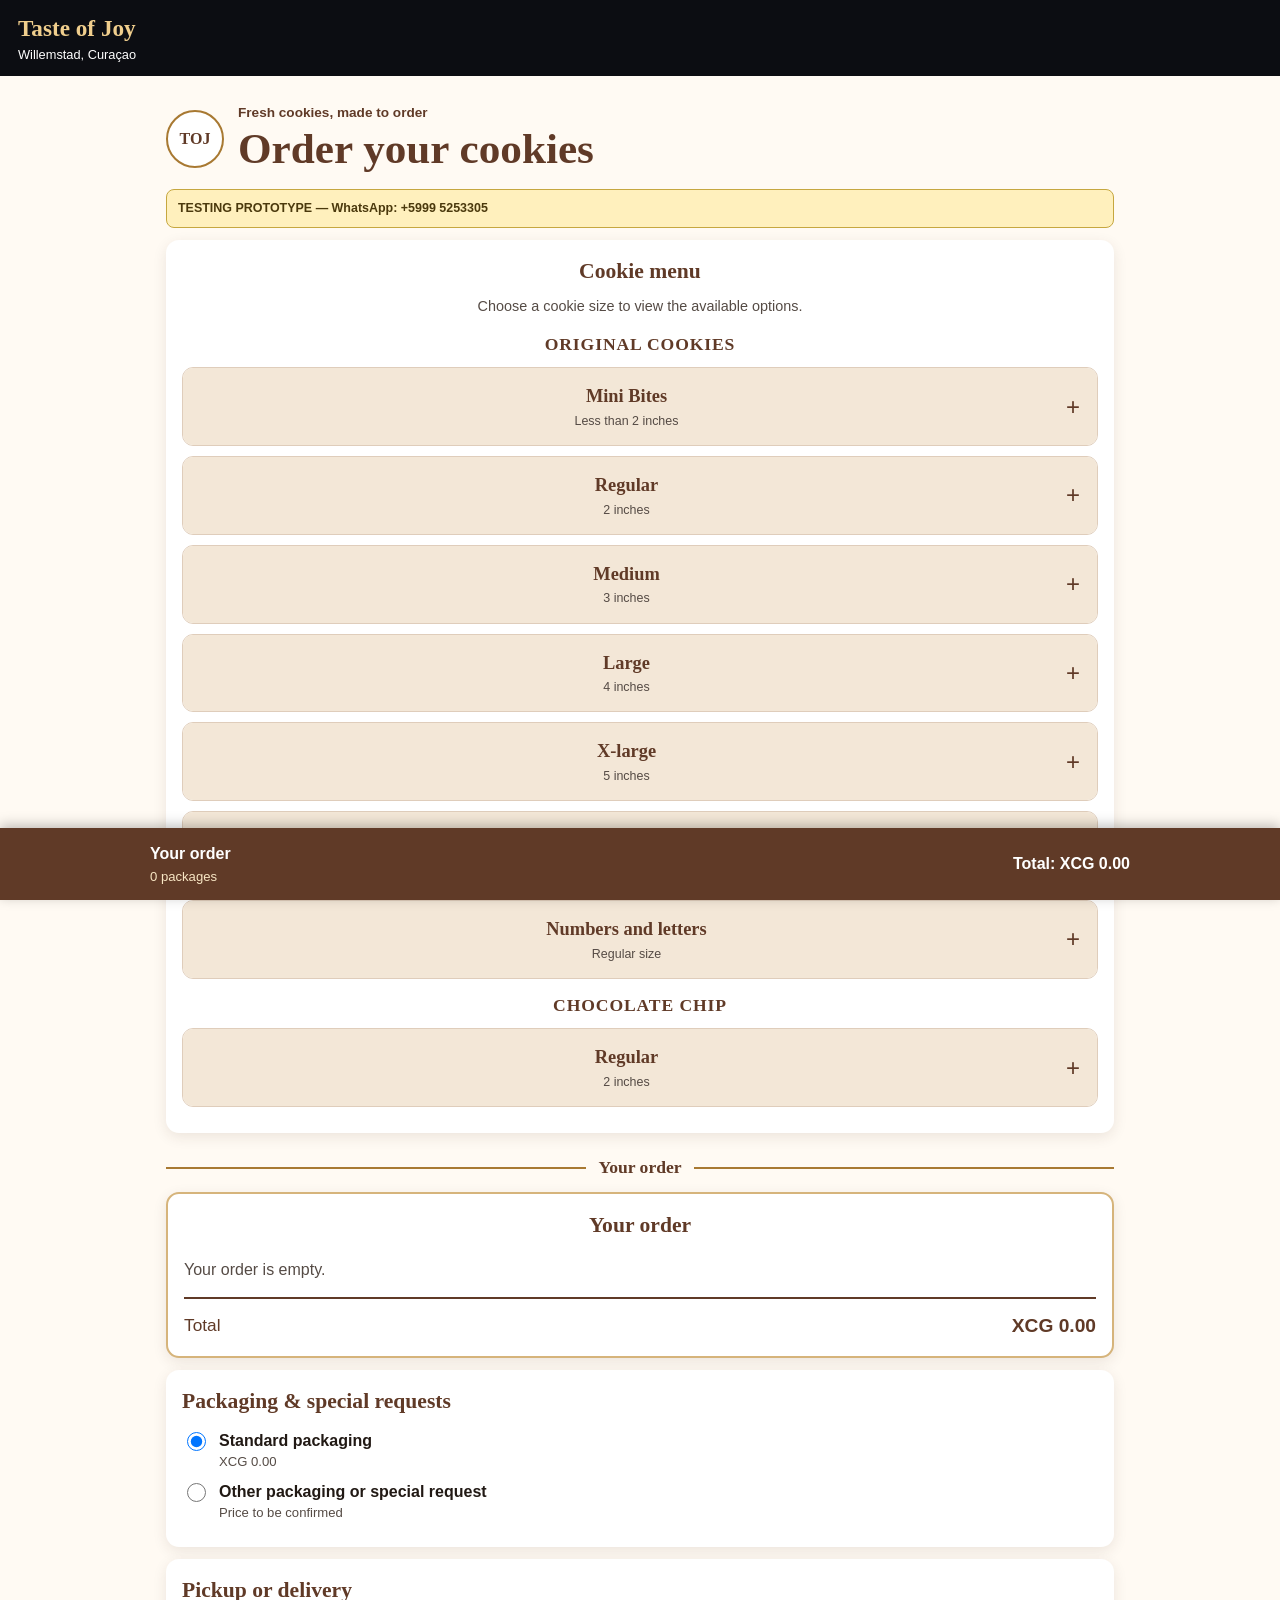
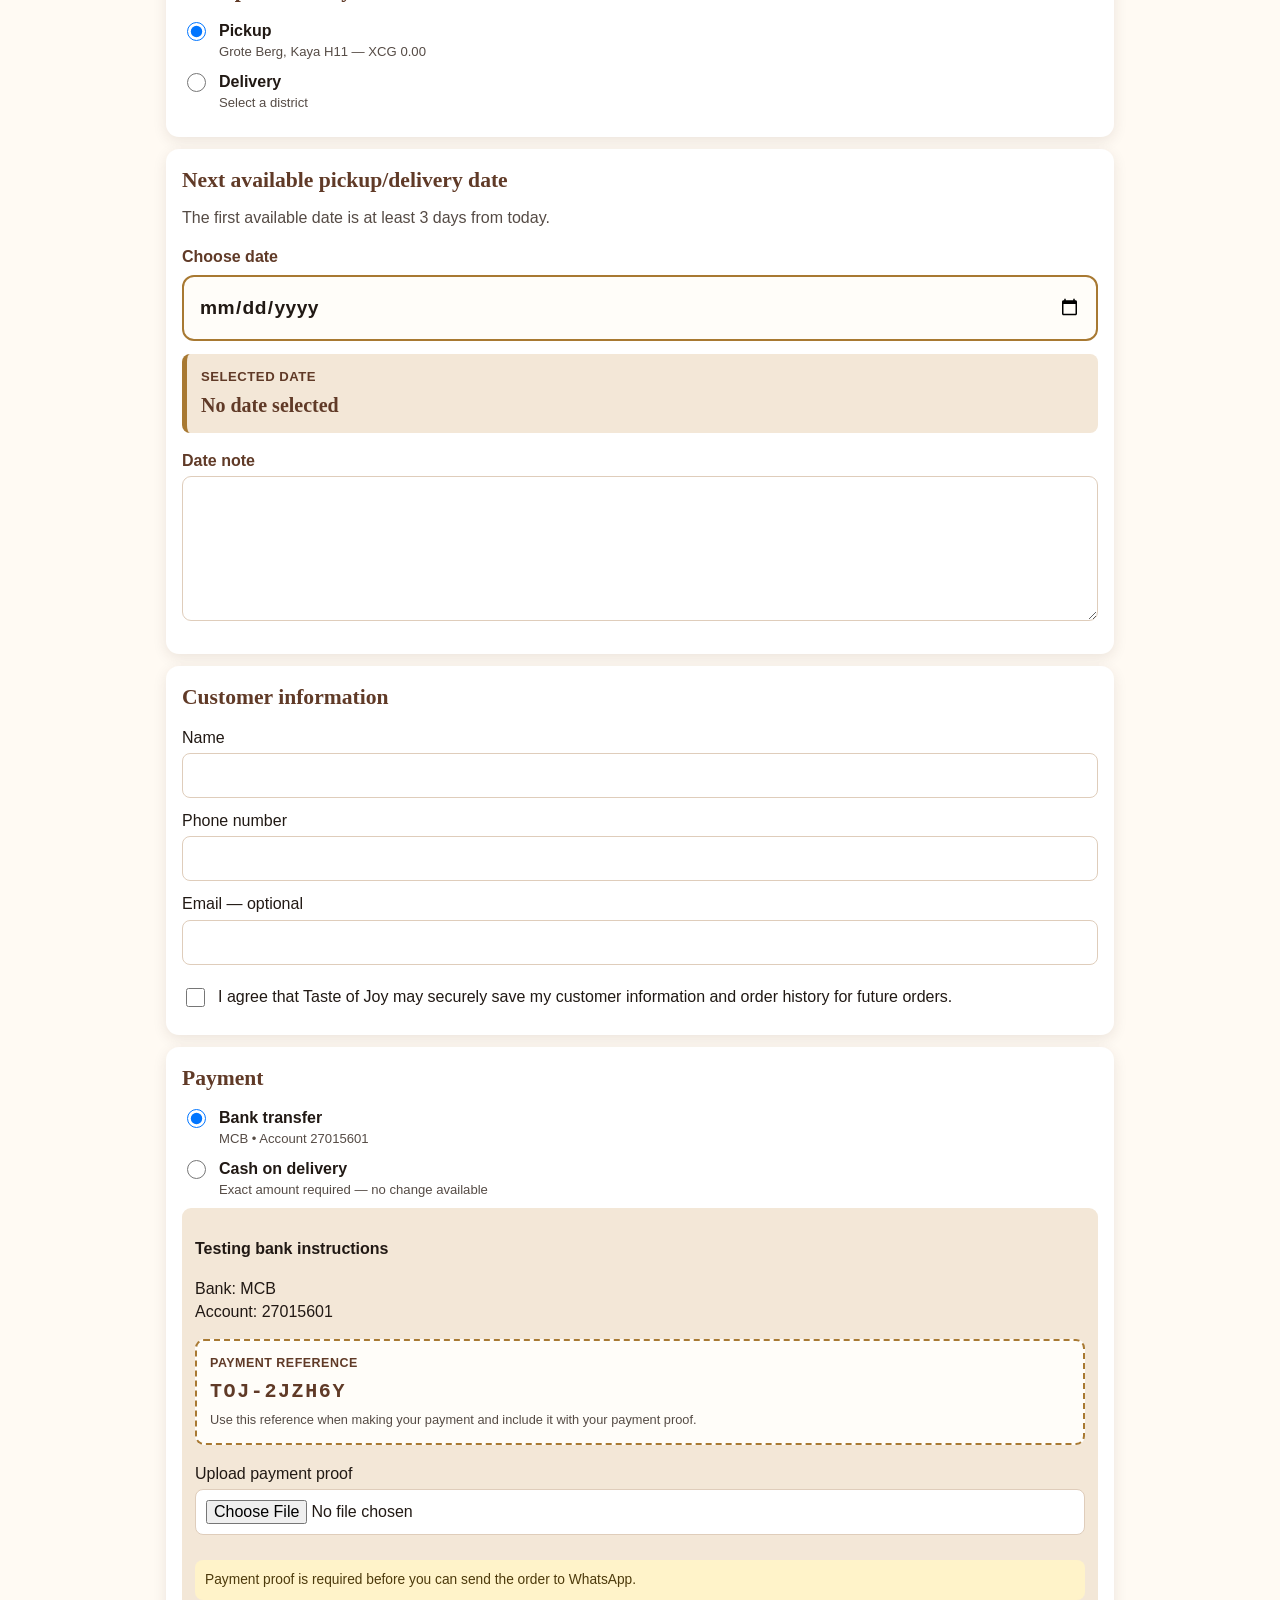
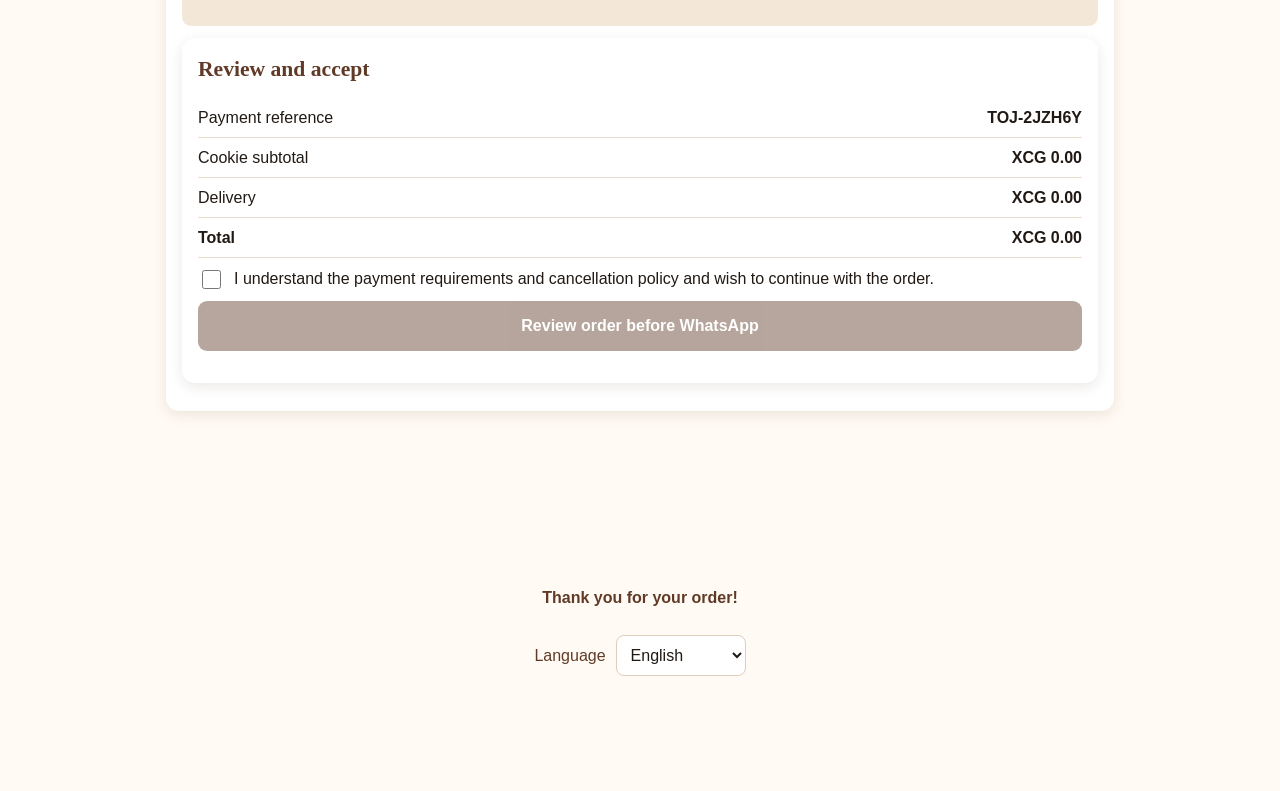
==== index.html @ 4cb54826 "Add files via upload" ====
<!DOCTYPE html>
<html lang="en">
<head>
  <meta charset="UTF-8">
  <meta
    name="viewport"
    content="width=device-width, initial-scale=1.0">

  <title>Taste of Joy | Cookie Orders</title>

  <link rel="stylesheet" href="./styles.css">
</head>

<body>
  <header class="topbar">
    <div>
      <div class="brand">
        Taste of Joy
      </div>

      <div class="location">
        Willemstad, Curaçao
      </div>
    </div>
  </header>

  <main class="container">
    <section class="hero">
      <div class="logo-mark">
        TOJ
      </div>

      <div>
        <p
          class="eyebrow"
          data-i18n="madeToOrder">
          Fresh cookies, made to order
        </p>

        <h1 data-i18n="orderCookies">
          Order your cookies
        </h1>
      </div>
    </section>

    <div class="testing-banner">
      TESTING PROTOTYPE — WhatsApp: +5999 5253305
    </div>

    <section class="card menu-card">
      <h2
        class="centered-heading"
        data-i18n="menu">
        Cookie menu
      </h2>

      <p
        class="menu-instruction"
        data-i18n="chooseSize">
        Choose a cookie size to view the available options.
      </p>

      <div id="menu"></div>
    </section>

    <div
      class="section-divider"
      aria-hidden="true">

      <span></span>

      <b data-i18n="yourOrder">
        Your order
      </b>

      <span></span>
    </div>

    <section
      id="orderSection"
      class="card order-card">

      <h2
        class="centered-heading"
        data-i18n="yourOrder">
        Your order
      </h2>

      <div id="cart">
        <p
          class="muted"
          data-i18n="emptyCart">
          Your order is empty.
        </p>
      </div>

      <div class="page-order-total">
        <span data-i18n="total">
          Total
        </span>

        <strong id="pageOrderTotal">
          XCG 0.00
        </strong>
      </div>
    </section>

    <section class="card">
      <h2 data-i18n="packaging">
        Packaging & special requests
      </h2>

      <label class="choice">
        <input
          type="radio"
          name="packaging"
          value="standard"
          checked>

        <span>
          <b data-i18n="standardPackaging">
            Standard packaging
          </b>

          <small>
            XCG 0.00
          </small>
        </span>
      </label>

      <label class="choice">
        <input
          type="radio"
          name="packaging"
          value="other">

        <span>
          <b data-i18n="otherRequest">
            Other packaging or special request
          </b>

          <small data-i18n="reviewLater">
            Price to be confirmed
          </small>
        </span>
      </label>

      <textarea
        id="specialRequest"
        class="hidden"
        data-placeholder="specialPlaceholder"
        placeholder="Describe your packaging or special request">
      </textarea>
    </section>

    <section class="card">
      <h2 data-i18n="fulfillment">
        Pickup or delivery
      </h2>

      <label class="choice">
        <input
          type="radio"
          name="fulfillment"
          value="pickup"
          checked>

        <span>
          <b data-i18n="pickup">
            Pickup
          </b>

          <small>
            Grote Berg, Kaya H11 — XCG 0.00
          </small>
        </span>
      </label>

      <label class="choice">
        <input
          type="radio"
          name="fulfillment"
          value="delivery">

        <span>
          <b data-i18n="delivery">
            Delivery
          </b>

          <small data-i18n="selectDistrict">
            Select a district
          </small>
        </span>
      </label>

      <div
        id="deliveryFields"
        class="hidden">

        <label
          for="district"
          data-i18n="district">
          Delivery district
        </label>

        <select id="district">
          <option value="">
            Select district
          </option>

          <option value="1">
            District 1 — XCG 7.50
          </option>

          <option value="2">
            District 2 — XCG 7.50
          </option>

          <option value="3">
            District 3 — XCG 15.00
          </option>
        </select>

        <label
          for="address"
          data-i18n="address">
          Delivery address
        </label>

        <input
          id="address"
          type="text">

        <label
          for="instructions"
          data-i18n="instructions">
          Delivery instructions
        </label>

        <textarea id="instructions"></textarea>
      </div>
    </section>

    <section class="card">
      <h2 data-i18n="nextDate">
        Next available pickup/delivery date
      </h2>

      <p
        class="date-helper"
        data-i18n="dateExplanation">
        The first available date is at least 3 days from today.
      </p>

      <label
        for="orderDate"
        class="date-label"
        data-i18n="chooseDate">
        Choose date
      </label>

      <input
        id="orderDate"
        class="large-date"
        type="date"
        aria-describedby="selectedDateWords">

      <div class="selected-date-box">
        <span data-i18n="selectedDate">
          Selected date
        </span>

        <strong id="selectedDateWords">
          No date selected
        </strong>
      </div>

      <label
        for="dateNote"
        class="date-note-label"
        data-i18n="dateNote">
        Date note
      </label>

      <textarea
        id="dateNote"
        class="date-note"
        data-placeholder="dateNotePlaceholder"
        placeholder="Add a note about the requested date, if needed">
      </textarea>
    </section>

    <section class="card">
      <h2 data-i18n="customerInfo">
        Customer information
      </h2>

      <label
        for="customerName"
        data-i18n="name">
        Name
      </label>

      <input
        id="customerName"
        type="text"
        required>

      <label
        for="phone"
        data-i18n="phone">
        Phone number
      </label>

      <input
        id="phone"
        type="tel"
        required>

      <label
        for="email"
        data-i18n="email">
        Email — optional
      </label>

      <input
        id="email"
        type="email">

      <label class="checkbox">
        <input
          id="saveProfile"
          type="checkbox">

        <span data-i18n="saveProfile">
          I agree that Taste of Joy may securely save my customer information and order history for future orders.
        </span>
      </label>
    </section>

    <section class="card">
      <h2 data-i18n="payment">
        Payment
      </h2>

      <label class="choice">
        <input
          type="radio"
          name="payment"
          value="bank"
          checked>

        <span>
          <b data-i18n="bankTransfer">
            Bank transfer
          </b>

          <small>
            MCB • Account 27015601
          </small>
        </span>
      </label>

      <label class="choice">
        <input
          type="radio"
          name="payment"
          value="cash">

        <span>
          <b data-i18n="cashDelivery">
            Cash on delivery
          </b>

          <small data-i18n="exactCash">
            Exact amount required — no change available
          </small>
        </span>
      </label>

      <div id="bankFields">
  <div class="payment-box">
    <p>
      <b>
        Testing bank instructions
      </b>
    </p>

    <p>
      Bank: MCB<br>
      Account: 27015601
    </p>

    <div class="payment-reference-box">
      <span>
        Payment reference
      </span>

      <strong id="paymentReference">
        Generating...
      </strong>

      <small>
        Use this reference when making your payment and include it with your payment proof.
      </small>
    </div>

    <label for="proof">
      Upload payment proof
    </label>

    <input
      id="proof"
      type="file"
      accept=".jpg,.jpeg,.png,.pdf">

    <p
      id="proofRequirementMessage"
      class="notice">
      Payment proof is required before you can send the order to WhatsApp.
    </p>
  </div>
</div>

<div
  id="cashNotice"
  class="notice hidden">
  Please have the exact amount ready. Taste of Joy does not carry change.
</div>

    <section class="card">
      <h2 data-i18n="review">
        Review and accept
      </h2>

      <div id="finalSummary"></div>

      <label class="checkbox required">
        <input
          id="acceptPolicy"
          type="checkbox">

        <span data-i18n="acceptPolicy">
          I understand the payment requirements and cancellation policy and wish to continue with the order.
        </span>
      </label>

      <button
        id="submitOrder"
        class="primary"
        type="button"
        disabled
        data-i18n="sendOrder">
        Review order before WhatsApp
      </button>

      <p id="formMessage"></p>
    </section>
  </main>

  <section
    id="stickyCart"
    class="sticky-cart"
    aria-label="Your order">

    <div class="sticky-cart-summary">
      <div>
        <strong data-i18n="yourOrder">
          Your order
        </strong>

        <span id="stickyItems">
          0 packages
        </span>
      </div>

      <strong id="stickyTotal">
        Total: XCG 0.00
      </strong>
    </div>
  </section>

  <div
    id="confirmationBackdrop"
    class="confirmation-backdrop hidden">
  </div>

  <section
    id="confirmationModal"
    class="confirmation-modal hidden"
    role="dialog"
    aria-modal="true"
    aria-labelledby="confirmationTitle">

    <div class="confirmation-header">
      <h2
        id="confirmationTitle"
        data-i18n="confirmTitle">
        Confirm your order
      </h2>

      <button
        id="confirmationClose"
        class="modal-close"
        type="button"
        aria-label="Close confirmation">
        ×
      </button>
    </div>

    <div id="confirmationSummary"></div>

    <p
      class="confirmation-note"
      data-i18n="confirmNote">
      Please review your order before continuing to WhatsApp.
    </p>

    <div class="confirmation-actions">
      <button
        id="editOrder"
        class="secondary-button"
        type="button"
        data-i18n="editOrder">
        Go back and edit
      </button>

      <button
        id="confirmOrder"
        class="primary"
        type="button"
        data-i18n="confirmAndWhatsApp">
        Confirm and continue to WhatsApp
      </button>
    </div>
  </section>

  <footer>
    <p>
      <b data-i18n="thankYou">
        Thank you for your order!
      </b>
    </p>

    <label class="language-bottom">
      <span data-i18n="language">
        Language
      </span>

      <select
        id="language"
        aria-label="Language">
        <option value="en">
          English
        </option>

        <option value="pap">
          Papiamentu
        </option>

        <option value="nl">
          Nederlands
        </option>

        <option value="es">
          Español
        </option>
      </select>
    </label>
  </footer>

  <script src="./app.js"></script>
</body>
</html>
---- styles.css ----
:root {
  --brown: #603a27;
  --gold: #a87932;
  --cream: #fffaf3;
  --light: #f3e7d7;
  --ink: #211914;
  --muted: #554b45;
  --white: #ffffff;
  --danger: #9b2226;
  --border: #dfcdbb;
  --shadow: 0 4px 14px rgba(70, 42, 25, .10);
}

* {
  box-sizing: border-box;
}

html {
  font-size: 16px;
  scroll-behavior: smooth;
}

body {
  margin: 0;
  background: var(--cream);
  color: var(--ink);
  font-family: Arial, Helvetica, sans-serif;
  line-height: 1.45;
}

button,
input,
select,
textarea {
  font: inherit;
}

button {
  cursor: pointer;
}

.topbar {
  background: #0c0d12;
  color: #fff;
  padding: 12px 18px;
}

.brand {
  color: #f0ce8d;
  font-family: Georgia, serif;
  font-size: 1.45rem;
  font-weight: bold;
}

.location {
  color: #fff;
  font-size: .8rem;
}

.container {
  max-width: 980px;
  margin: auto;
  padding: 12px 16px 125px;
}

.hero {
  display: flex;
  align-items: center;
  gap: 14px;
  padding: 15px 0;
}

.logo-mark {
  width: 58px;
  height: 58px;
  flex: 0 0 58px;
  border: 2px solid var(--gold);
  border-radius: 50%;
  display: grid;
  place-items: center;
  color: var(--brown);
  font-family: Georgia, serif;
  font-weight: bold;
  background: #fff;
}

.eyebrow {
  color: var(--brown);
  font-weight: bold;
  margin: 0;
  font-size: .85rem;
}

h1,
h2,
h3 {
  font-family: Georgia, serif;
  color: var(--brown);
}

h1 {
  margin: 2px 0;
  font-size: clamp(1.8rem, 6vw, 2.7rem);
  line-height: 1.1;
}

h2 {
  margin: 0 0 12px;
  font-size: 1.35rem;
}

h3 {
  margin: 14px 0 8px;
  font-size: 1.1rem;
}

.centered-heading {
  text-align: center;
}

.category-title {
  text-align: center;
  text-transform: uppercase;
  letter-spacing: .05em;
}

.menu-instruction {
  color: var(--muted);
  text-align: center;
  margin: -3px 0 15px;
  font-size: .9rem;
}

.card {
  background: var(--white);
  border-radius: 13px;
  padding: 16px;
  margin: 12px 0;
  box-shadow: var(--shadow);
}

.testing-banner {
  background: #fff0bd;
  border: 1px solid #c6a740;
  color: #4b390d;
  padding: 9px 11px;
  border-radius: 8px;
  font-size: .78rem;
  font-weight: bold;
}

.section-divider {
  display: flex;
  align-items: center;
  gap: 12px;
  color: var(--brown);
  margin: 22px 0 12px;
  text-align: center;
}

.section-divider span {
  flex: 1;
  height: 2px;
  background: var(--gold);
}

.section-divider b {
  font-family: Georgia, serif;
  font-size: 1.1rem;
  white-space: nowrap;
}

.order-card {
  border: 2px solid #d6b47b;
  scroll-margin-top: 15px;
}

.page-order-total {
  display: flex;
  justify-content: space-between;
  align-items: center;
  border-top: 2px solid var(--brown);
  margin-top: 12px;
  padding-top: 13px;
  color: var(--brown);
  font-size: 1.08rem;
}

.page-order-total strong {
  font-size: 1.2rem;
}

select,
input[type="text"],
input[type="tel"],
input[type="email"],
input[type="file"],
textarea {
  width: 100%;
  border: 1px solid var(--border);
  border-radius: 8px;
  padding: 10px;
  margin: 4px 0 11px;
  background: #fff;
  color: var(--ink);
}

textarea {
  min-height: 85px;
  resize: vertical;
}

select:focus,
input:focus,
textarea:focus,
button:focus {
  outline: 3px solid #e2bb63;
  outline-offset: 2px;
}

.date-helper {
  color: var(--muted);
  margin-top: -3px;
}

.date-label {
  display: block;
  color: var(--brown);
  font-weight: bold;
  margin-top: 16px;
}

.large-date {
  display: block;
  width: 100%;
  min-height: 66px;
  padding: 15px;
  margin-top: 7px;
  border: 2px solid var(--gold);
  border-radius: 12px;
  background: #fffdf9;
  color: var(--ink);
  font-size: 1.2rem;
  font-weight: bold;
  letter-spacing: .02em;
}

.selected-date-box {
  display: flex;
  flex-direction: column;
  gap: 5px;
  margin: 13px 0 16px;
  padding: 13px 14px;
  border-left: 5px solid var(--gold);
  border-radius: 8px;
  background: var(--light);
  color: var(--brown);
}

.selected-date-box span {
  font-size: .82rem;
  font-weight: bold;
  text-transform: uppercase;
  letter-spacing: .04em;
}

.selected-date-box strong {
  font-family: Georgia, serif;
  font-size: 1.25rem;
}

.date-note-label {
  display: block;
  margin-top: 12px;
  color: var(--brown);
  font-weight: bold;
}

.date-note {
  width: 100%;
  min-height: 145px;
  padding: 13px;
  border: 1px solid var(--border);
  border-radius: 9px;
  background: #fff;
  color: var(--ink);
  font-size: 1rem;
  line-height: 1.5;
  resize: vertical;
}

.cookie-group {
  border: 1px solid var(--border);
  border-radius: 11px;
  margin: 10px 0;
  overflow: hidden;
  background: #fffdf9;
}

.cookie-group summary {
  position: relative;
  list-style: none;
  cursor: pointer;
  text-align: center;
  padding: 15px 42px 15px 15px;
  background: var(--light);
  color: var(--brown);
  font-family: Georgia, serif;
  font-size: 1.15rem;
  font-weight: bold;
}

.cookie-group summary::-webkit-details-marker {
  display: none;
}

.cookie-group summary::after {
  content: "+";
  position: absolute;
  right: 17px;
  top: 50%;
  transform: translateY(-50%);
  font-family: Arial, sans-serif;
  font-size: 1.5rem;
  font-weight: normal;
}

.cookie-group[open] summary::after {
  content: "−";
}

.cookie-group summary small {
  display: block;
  color: var(--muted);
  font-family: Arial, Helvetica, sans-serif;
  font-size: .78rem;
  font-weight: normal;
  margin-top: 2px;
}

.cookie-table-wrap {
  overflow-x: auto;
  padding: 0 8px 8px;
}

.cookie-table {
  width: 100%;
  min-width: 650px;
  border-collapse: collapse;
  font-size: .9rem;
}

.cookie-table caption {
  text-align: left;
  font-family: Georgia, serif;
  font-size: 1.05rem;
  color: var(--brown);
  font-weight: bold;
  padding: 10px 0 7px;
}

.cookie-table th,
.cookie-table td {
  text-align: left;
  padding: 9px 7px;
  border-bottom: 1px solid #eadccd;
  vertical-align: middle;
}

.cookie-table th {
  background: #f8efe5;
  color: var(--brown);
}

.cookie-table td:last-child,
.cookie-table th:last-child {
  text-align: right;
}

.cookie-table button {
  background: var(--brown);
  color: #fff;
  border: 0;
  border-radius: 7px;
  padding: 7px 10px;
  min-height: 34px;
  font-size: .82rem;
}

.choice,
.checkbox {
  display: flex;
  align-items: flex-start;
  gap: 10px;
  margin: 9px 0;
}

.choice input,
.checkbox input {
  width: 19px;
  height: 19px;
  flex: 0 0 19px;
  margin-top: 3px;
}

.choice span {
  display: flex;
  flex-direction: column;
}

.choice small {
  color: var(--muted);
  font-size: .82rem;
}

.order-line {
  display: flex;
  justify-content: space-between;
  align-items: flex-start;
  gap: 12px;
  border-bottom: 1px solid #e5d9cc;
  padding: 10px 0;
}

.order-line small {
  display: block;
  color: var(--muted);
  margin-top: 3px;
}

.quantity-controls {
  display: inline-flex;
  align-items: center;
  gap: 8px;
  margin-top: 8px;
}

.quantity-controls button {
  width: 30px;
  height: 30px;
  border: 1px solid var(--brown);
  border-radius: 6px;
  color: var(--brown);
  background: #fff;
  font-size: 1.1rem;
  line-height: 1;
}

.quantity-number {
  min-width: 22px;
  text-align: center;
  font-weight: bold;
}

.remove {
  display: block;
  color: var(--danger);
  background: transparent;
  border: 0;
  padding: 3px 0;
  min-height: 36px;
  font-size: .78rem;
}

.payment-box {
  background: var(--light);
  border-radius: 9px;
  padding: 13px;
  margin-top: 9px;
}

.payment-reference-box {
  display: flex;
  flex-direction: column;
  gap: 5px;
  margin: 13px 0 17px;
  padding: 13px;
  border: 2px dashed var(--gold);
  border-radius: 9px;
  background: #fffdf9;
}

.payment-reference-box span {
  color: var(--brown);
  font-size: .78rem;
  font-weight: bold;
  letter-spacing: .04em;
  text-transform: uppercase;
}

.payment-reference-box strong {
  color: var(--brown);
  font-family: monospace;
  font-size: 1.25rem;
  letter-spacing: .08em;
  overflow-wrap: anywhere;
}

.payment-reference-box small {
  color: var(--muted);
  font-size: .8rem;
}

.summary-row {
  display: flex;
  justify-content: space-between;
  gap: 12px;
  padding: 8px 0;
  border-bottom: 1px solid #eadccd;
}

.primary,
.secondary-button {
  width: 100%;
  border: 0;
  border-radius: 9px;
  padding: 13px;
  font-weight: bold;
}

.primary {
  color: #fff;
  background: var(--brown);
}

.primary:disabled {
  opacity: .45;
  cursor: not-allowed;
}

.secondary-button {
  color: var(--brown);
  background: var(--light);
}

.notice {
  background: #fff3c9;
  color: #4d3a0b;
  padding: 10px;
  border-radius: 8px;
  font-size: .86rem;
}

.muted {
  color: var(--muted);
}

.hidden {
  display: none !important;
}

.sticky-cart {
  position: fixed;
  z-index: 30;
  left: 0;
  right: 0;
  bottom: 0;
  background: var(--brown);
  color: #fff;
  padding: 12px max(12px, calc((100% - 980px) / 2));
  box-shadow: 0 -3px 12px rgba(0, 0, 0, .25);
  transition: transform .2s ease, opacity .2s ease;
}

.sticky-cart.is-hidden {
  transform: translateY(110%);
  opacity: 0;
  pointer-events: none;
}

.sticky-cart-summary {
  display: flex;
  justify-content: space-between;
  align-items: center;
  gap: 14px;
  min-height: 48px;
}

.sticky-cart-summary > div {
  display: flex;
  flex-direction: column;
  gap: 2px;
}

.sticky-cart-summary span {
  color: #f8e6c4;
  font-size: .82rem;
}

.sticky-cart-summary > strong {
  white-space: nowrap;
}

.confirmation-backdrop {
  position: fixed;
  z-index: 50;
  inset: 0;
  background: rgba(22, 14, 10, .55);
}

.confirmation-modal {
  position: fixed;
  z-index: 60;
  left: 50%;
  top: 50%;
  transform: translate(-50%, -50%);
  width: min(92%, 560px);
  max-height: 85vh;
  overflow-y: auto;
  background: #fff;
  border-radius: 16px;
  padding: 18px;
  box-shadow: 0 10px 35px rgba(0, 0, 0, .3);
}

.confirmation-header {
  display: flex;
  justify-content: space-between;
  align-items: center;
  border-bottom: 1px solid #eadccd;
}

.confirmation-header h2 {
  margin-bottom: 10px;
}

.modal-close {
  border: 0;
  background: transparent;
  color: var(--brown);
  font-size: 2rem;
  line-height: 1;
  min-width: 44px;
  min-height: 44px;
}

.confirmation-summary-line {
  display: flex;
  justify-content: space-between;
  gap: 12px;
  border-bottom: 1px solid #eadccd;
  padding: 10px 0;
}

.confirmation-note {
  background: #fff3c9;
  color: #4d3a0b;
  padding: 10px;
  border-radius: 8px;
  font-size: .88rem;
}

.confirmation-actions {
  display: grid;
  gap: 9px;
  margin-top: 15px;
}

footer {
  text-align: center;
  color: var(--brown);
  padding: 22px 16px 115px;
}

.language-bottom {
  display: inline-flex;
  align-items: center;
  gap: 10px;
  margin-top: 10px;
}

.language-bottom select {
  width: auto;
  min-width: 130px;
  margin: 0;
}

@media (max-width: 600px) {
  .container {
    padding-left: 10px;
    padding-right: 10px;
  }

  .cookie-table {
    min-width: 650px;
  }

  .sticky-cart-summary {
    align-items: flex-start;
    flex-direction: column;
    gap: 3px;
  }

  .sticky-cart-summary > strong {
    font-size: .95rem;
  }

  .confirmation-modal {
    width: calc(100% - 20px);
  }
}
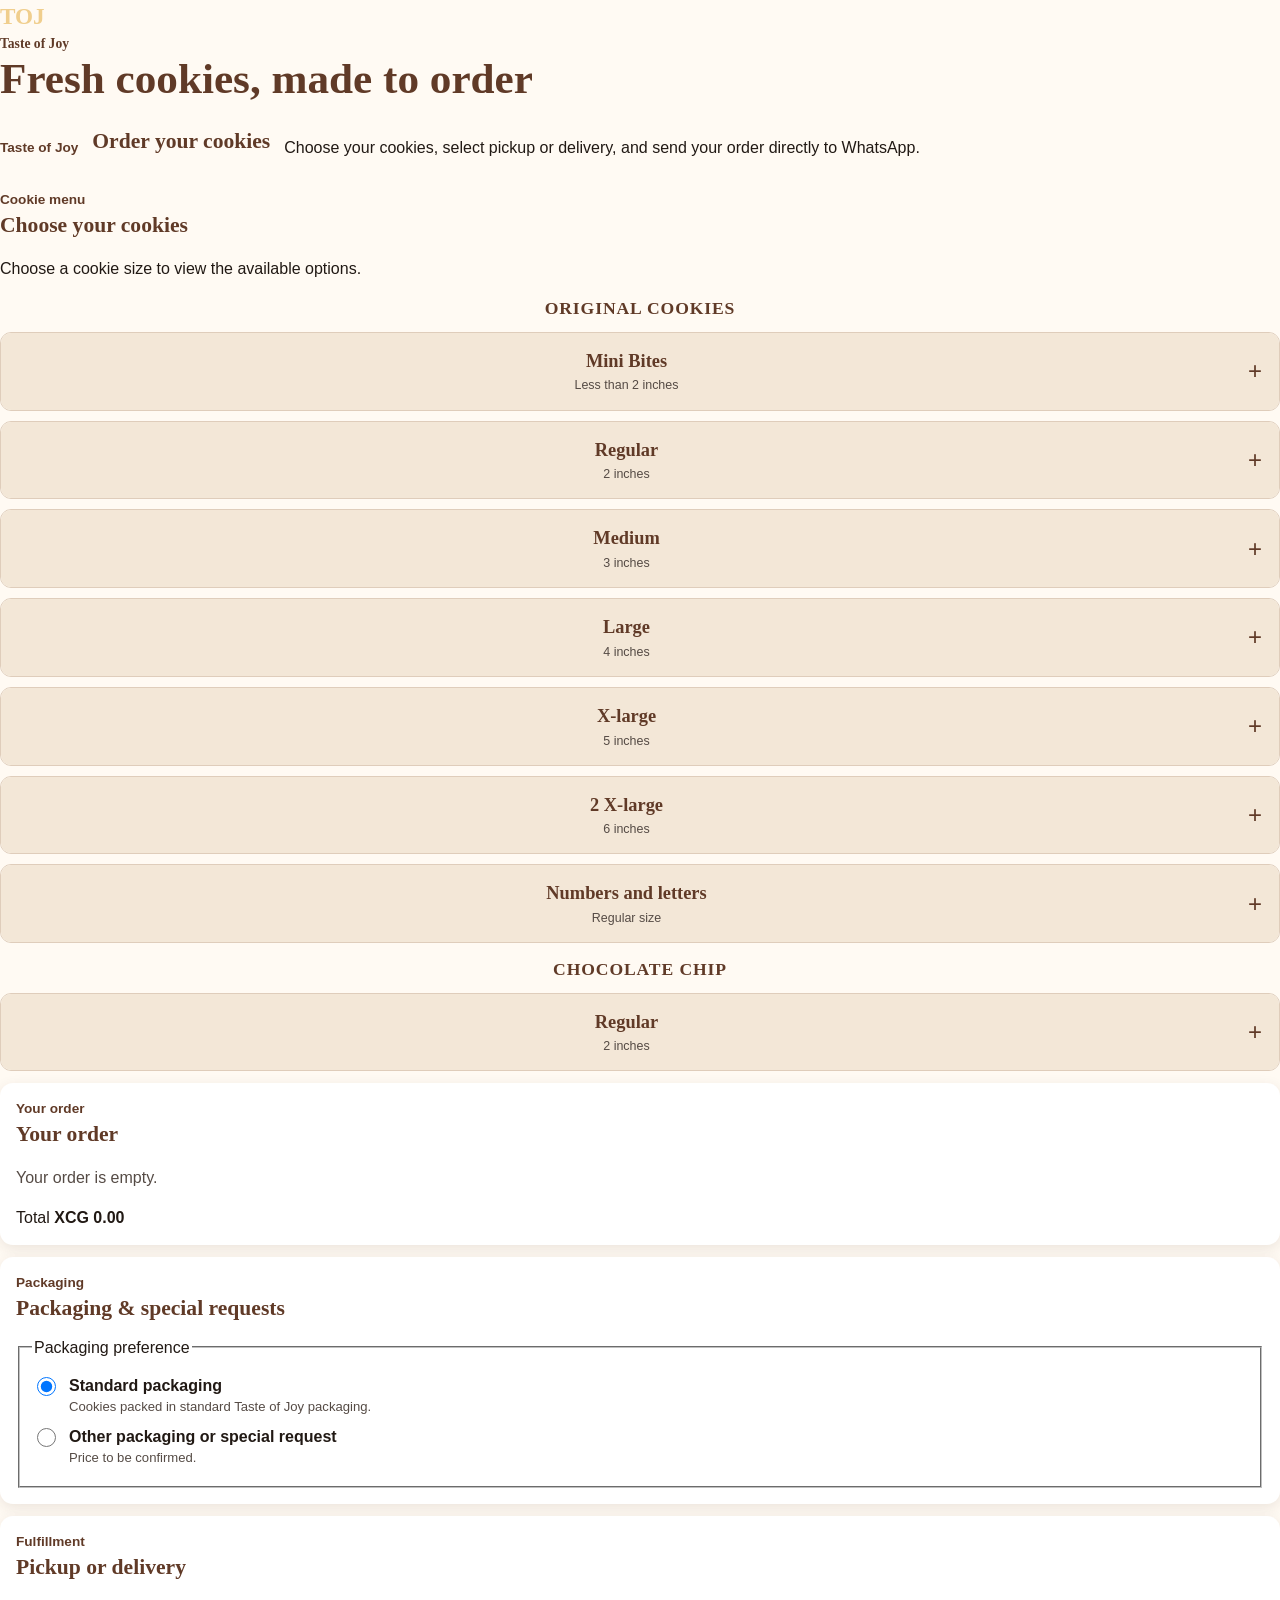
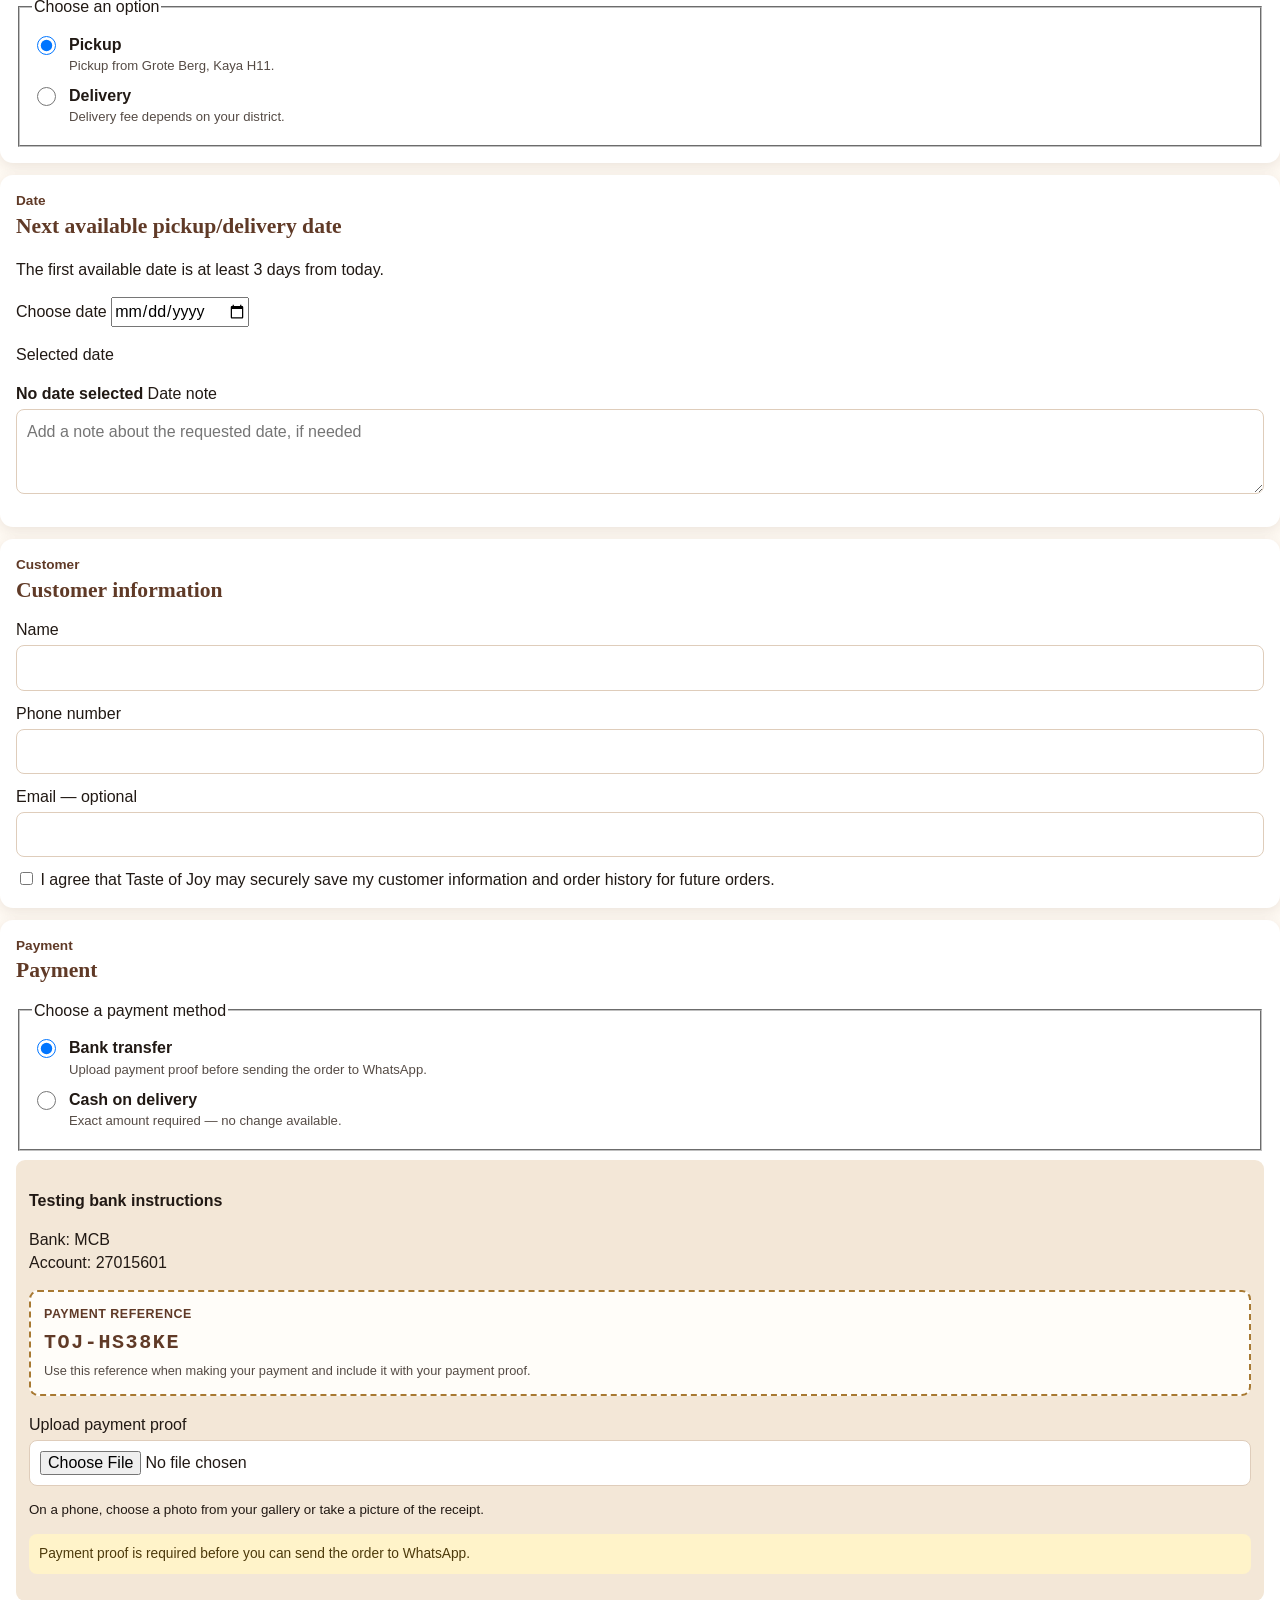
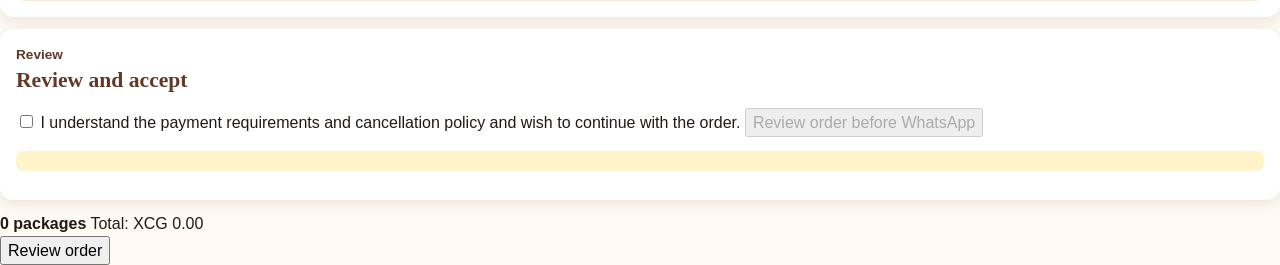
==== commit 6a40d8d3: "Update index.html Making the Web App more mobile friendly" ====
--- a/index.html
+++ b/index.html
@@ -2,573 +2,557 @@
 <html lang="en">
 <head>
   <meta charset="UTF-8">
+
   <meta
     name="viewport"
-    content="width=device-width, initial-scale=1.0">
-
-  <title>Taste of Joy | Cookie Orders</title>
-
-  <link rel="stylesheet" href="./styles.css">
+    content="width=device-width, initial-scale=1">
+
+  <meta
+    name="theme-color"
+    content="#fff8ef">
+
+  <meta
+    name="description"
+    content="Order fresh homemade cookies from Taste of Joy.">
+
+  <title>Order your cookies | Taste of Joy</title>
+
+  <link
+    rel="stylesheet"
+    href="styles.css">
 </head>
 
 <body>
-  <header class="topbar">
-    <div>
-      <div class="brand">
-        Taste of Joy
-      </div>
-
-      <div class="location">
-        Willemstad, Curaçao
+  <header class="site-header">
+    <div class="brand">
+      <div class="brand-mark">TOJ</div>
+
+      <div>
+        <p class="eyebrow">Taste of Joy</p>
+
+        <h1>Fresh cookies, made to order</h1>
       </div>
     </div>
   </header>
 
-  <main class="container">
+  <main>
     <section class="hero">
-      <div class="logo-mark">
-        TOJ
+      <p class="eyebrow">Taste of Joy</p>
+
+      <h2>Order your cookies</h2>
+
+      <p>
+        Choose your cookies, select pickup or delivery,
+        and send your order directly to WhatsApp.
+      </p>
+    </section>
+
+    <section class="section">
+      <div class="section-heading">
+        <p class="eyebrow">Cookie menu</p>
+
+        <h2>Choose your cookies</h2>
+
+        <p>
+          Choose a cookie size to view the available options.
+        </p>
       </div>
-
-      <div>
-        <p
-          class="eyebrow"
-          data-i18n="madeToOrder">
-          Fresh cookies, made to order
-        </p>
-
-        <h1 data-i18n="orderCookies">
-          Order your cookies
-        </h1>
-      </div>
-    </section>
-
-    <div class="testing-banner">
-      TESTING PROTOTYPE — WhatsApp: +5999 5253305
-    </div>
-
-    <section class="card menu-card">
-      <h2
-        class="centered-heading"
-        data-i18n="menu">
-        Cookie menu
-      </h2>
-
-      <p
-        class="menu-instruction"
-        data-i18n="chooseSize">
-        Choose a cookie size to view the available options.
-      </p>
 
       <div id="menu"></div>
     </section>
 
-    <div
-      class="section-divider"
-      aria-hidden="true">
-
-      <span></span>
-
-      <b data-i18n="yourOrder">
-        Your order
-      </b>
-
-      <span></span>
+    <form
+      id="orderForm"
+      class="order-form"
+      novalidate>
+
+      <section class="section card">
+        <div class="section-heading">
+          <p class="eyebrow">Your order</p>
+
+          <h2>Your order</h2>
+        </div>
+
+        <div id="cart">
+          <p class="muted">
+            Your order is empty.
+          </p>
+        </div>
+
+        <div class="total-row">
+          <span>Total</span>
+
+          <strong id="pageOrderTotal">
+            XCG 0.00
+          </strong>
+        </div>
+      </section>
+
+      <section class="section card">
+        <div class="section-heading">
+          <p class="eyebrow">Packaging</p>
+
+          <h2>Packaging &amp; special requests</h2>
+        </div>
+
+        <fieldset>
+          <legend>Packaging preference</legend>
+
+          <label class="choice">
+            <input
+              type="radio"
+              name="packaging"
+              value="standard"
+              checked>
+
+            <span>
+              <b>Standard packaging</b>
+
+              <small>
+                Cookies packed in standard Taste of Joy packaging.
+              </small>
+            </span>
+          </label>
+
+          <label class="choice">
+            <input
+              type="radio"
+              name="packaging"
+              value="other">
+
+            <span>
+              <b>Other packaging or special request</b>
+
+              <small>
+                Price to be confirmed.
+              </small>
+            </span>
+          </label>
+        </fieldset>
+
+        <div
+          id="specialRequest"
+          class="hidden field-block">
+
+          <label for="specialRequestText">
+            Describe your packaging or special request
+          </label>
+
+          <textarea
+            id="specialRequestText"
+            name="specialRequestText"
+            placeholder="Describe your packaging or special request"></textarea>
+        </div>
+      </section>
+
+      <section class="section card">
+        <div class="section-heading">
+          <p class="eyebrow">Fulfillment</p>
+
+          <h2>Pickup or delivery</h2>
+        </div>
+
+        <fieldset>
+          <legend>Choose an option</legend>
+
+          <label class="choice">
+            <input
+              type="radio"
+              name="fulfillment"
+              value="pickup"
+              checked>
+
+            <span>
+              <b>Pickup</b>
+
+              <small>
+                Pickup from Grote Berg, Kaya H11.
+              </small>
+            </span>
+          </label>
+
+          <label class="choice">
+            <input
+              type="radio"
+              name="fulfillment"
+              value="delivery">
+
+            <span>
+              <b>Delivery</b>
+
+              <small>
+                Delivery fee depends on your district.
+              </small>
+            </span>
+          </label>
+        </fieldset>
+
+        <div
+          id="deliveryFields"
+          class="hidden field-block">
+
+          <label for="district">
+            Delivery district
+          </label>
+
+          <select
+            id="district"
+            name="district">
+
+            <option value="">
+              Select a district
+            </option>
+
+            <option value="1">
+              District 1 — XCG 7.50
+            </option>
+
+            <option value="2">
+              District 2 — XCG 7.50
+            </option>
+
+            <option value="3">
+              District 3 — XCG 15.00
+            </option>
+          </select>
+
+          <label for="address">
+            Delivery address
+          </label>
+
+          <textarea
+            id="address"
+            name="address"
+            placeholder="Enter your delivery address"></textarea>
+
+          <label for="instructions">
+            Delivery instructions
+          </label>
+
+          <textarea
+            id="instructions"
+            name="instructions"
+            placeholder="Add delivery instructions, if needed"></textarea>
+        </div>
+      </section>
+
+      <section class="section card">
+        <div class="section-heading">
+          <p class="eyebrow">Date</p>
+
+          <h2>Next available pickup/delivery date</h2>
+
+          <p>
+            The first available date is at least 3 days from today.
+          </p>
+        </div>
+
+        <div class="date-box">
+          <label for="orderDate">
+            Choose date
+          </label>
+
+          <input
+            id="orderDate"
+            name="orderDate"
+            type="date"
+            required>
+
+          <p class="selected-date-label">
+            Selected date
+          </p>
+
+          <strong id="selectedDateWords">
+            No date selected
+          </strong>
+
+          <label for="dateNote">
+            Date note
+          </label>
+
+          <textarea
+            id="dateNote"
+            name="dateNote"
+            placeholder="Add a note about the requested date, if needed"></textarea>
+        </div>
+      </section>
+
+      <section class="section card">
+        <div class="section-heading">
+          <p class="eyebrow">Customer</p>
+
+          <h2>Customer information</h2>
+        </div>
+
+        <div class="form-grid">
+          <div>
+            <label for="customerName">
+              Name
+            </label>
+
+            <input
+              id="customerName"
+              name="customerName"
+              type="text"
+              autocomplete="name"
+              required>
+          </div>
+
+          <div>
+            <label for="phone">
+              Phone number
+            </label>
+
+            <input
+              id="phone"
+              name="phone"
+              type="tel"
+              inputmode="tel"
+              autocomplete="tel"
+              required>
+          </div>
+
+          <div class="full-width">
+            <label for="email">
+              Email — optional
+            </label>
+
+            <input
+              id="email"
+              name="email"
+              type="email"
+              inputmode="email"
+              autocomplete="email">
+          </div>
+        </div>
+
+        <label class="checkbox-choice">
+          <input
+            id="saveProfile"
+            name="saveProfile"
+            type="checkbox">
+
+          <span>
+            I agree that Taste of Joy may securely save my customer
+            information and order history for future orders.
+          </span>
+        </label>
+      </section>
+
+      <section class="section card">
+        <div class="section-heading">
+          <p class="eyebrow">Payment</p>
+
+          <h2>Payment</h2>
+        </div>
+
+        <fieldset>
+          <legend>Choose a payment method</legend>
+
+          <label class="choice">
+            <input
+              type="radio"
+              name="payment"
+              value="bank"
+              checked>
+
+            <span>
+              <b>Bank transfer</b>
+
+              <small>
+                Upload payment proof before sending the order to WhatsApp.
+              </small>
+            </span>
+          </label>
+
+          <label class="choice">
+            <input
+              type="radio"
+              name="payment"
+              value="cash">
+
+            <span>
+              <b>Cash on delivery</b>
+
+              <small>
+                Exact amount required — no change available.
+              </small>
+            </span>
+          </label>
+        </fieldset>
+
+        <div id="bankFields">
+          <div class="payment-box">
+            <p>
+              <b>Testing bank instructions</b>
+            </p>
+
+            <p>
+              Bank: MCB<br>
+              Account: 27015601
+            </p>
+
+            <div class="payment-reference-box">
+              <span>Payment reference</span>
+
+              <strong id="paymentReference">
+                Generating...
+              </strong>
+
+              <small>
+                Use this reference when making your payment and
+                include it with your payment proof.
+              </small>
+            </div>
+
+            <label for="proof">
+              Upload payment proof
+            </label>
+
+            <input
+              id="proof"
+              name="proof"
+              type="file"
+              accept="image/*,.pdf"
+              capture="environment">
+
+            <small>
+              On a phone, choose a photo from your gallery
+              or take a picture of the receipt.
+            </small>
+
+            <p
+              id="proofRequirementMessage"
+              class="notice">
+              Payment proof is required before you can send the order to WhatsApp.
+            </p>
+          </div>
+        </div>
+
+        <div
+          id="cashNotice"
+          class="notice hidden">
+
+          Please have the exact amount ready.
+          Taste of Joy does not carry change.
+        </div>
+      </section>
+
+      <section class="section card">
+        <div class="section-heading">
+          <p class="eyebrow">Review</p>
+
+          <h2>Review and accept</h2>
+        </div>
+
+        <label class="checkbox-choice">
+          <input
+            id="acceptPolicy"
+            name="acceptPolicy"
+            type="checkbox"
+            required>
+
+          <span>
+            I understand the payment requirements and cancellation policy
+            and wish to continue with the order.
+          </span>
+        </label>
+
+        <button
+          id="submitOrder"
+          class="primary-button"
+          type="button"
+          disabled>
+
+          Review order before WhatsApp
+        </button>
+
+        <p
+          id="formMessage"
+          class="notice"
+          aria-live="polite"></p>
+      </section>
+    </form>
+  </main>
+
+  <div
+    id="stickyOrderBar"
+    class="sticky-order-bar">
+
+    <div>
+      <strong id="stickyItems">
+        0 packages
+      </strong>
+
+      <span id="stickyTotal">
+        Total: XCG 0.00
+      </span>
     </div>
 
-    <section
-      id="orderSection"
-      class="card order-card">
-
-      <h2
-        class="centered-heading"
-        data-i18n="yourOrder">
-        Your order
-      </h2>
-
-      <div id="cart">
-        <p
-          class="muted"
-          data-i18n="emptyCart">
-          Your order is empty.
-        </p>
-      </div>
-
-      <div class="page-order-total">
-        <span data-i18n="total">
-          Total
-        </span>
-
-        <strong id="pageOrderTotal">
-          XCG 0.00
-        </strong>
-      </div>
-    </section>
-
-    <section class="card">
-      <h2 data-i18n="packaging">
-        Packaging & special requests
-      </h2>
-
-      <label class="choice">
-        <input
-          type="radio"
-          name="packaging"
-          value="standard"
-          checked>
-
-        <span>
-          <b data-i18n="standardPackaging">
-            Standard packaging
-          </b>
-
-          <small>
-            XCG 0.00
-          </small>
-        </span>
-      </label>
-
-      <label class="choice">
-        <input
-          type="radio"
-          name="packaging"
-          value="other">
-
-        <span>
-          <b data-i18n="otherRequest">
-            Other packaging or special request
-          </b>
-
-          <small data-i18n="reviewLater">
-            Price to be confirmed
-          </small>
-        </span>
-      </label>
-
-      <textarea
-        id="specialRequest"
-        class="hidden"
-        data-placeholder="specialPlaceholder"
-        placeholder="Describe your packaging or special request">
-      </textarea>
-    </section>
-
-    <section class="card">
-      <h2 data-i18n="fulfillment">
-        Pickup or delivery
-      </h2>
-
-      <label class="choice">
-        <input
-          type="radio"
-          name="fulfillment"
-          value="pickup"
-          checked>
-
-        <span>
-          <b data-i18n="pickup">
-            Pickup
-          </b>
-
-          <small>
-            Grote Berg, Kaya H11 — XCG 0.00
-          </small>
-        </span>
-      </label>
-
-      <label class="choice">
-        <input
-          type="radio"
-          name="fulfillment"
-          value="delivery">
-
-        <span>
-          <b data-i18n="delivery">
-            Delivery
-          </b>
-
-          <small data-i18n="selectDistrict">
-            Select a district
-          </small>
-        </span>
-      </label>
-
-      <div
-        id="deliveryFields"
-        class="hidden">
-
-        <label
-          for="district"
-          data-i18n="district">
-          Delivery district
-        </label>
-
-        <select id="district">
-          <option value="">
-            Select district
-          </option>
-
-          <option value="1">
-            District 1 — XCG 7.50
-          </option>
-
-          <option value="2">
-            District 2 — XCG 7.50
-          </option>
-
-          <option value="3">
-            District 3 — XCG 15.00
-          </option>
-        </select>
-
-        <label
-          for="address"
-          data-i18n="address">
-          Delivery address
-        </label>
-
-        <input
-          id="address"
-          type="text">
-
-        <label
-          for="instructions"
-          data-i18n="instructions">
-          Delivery instructions
-        </label>
-
-        <textarea id="instructions"></textarea>
-      </div>
-    </section>
-
-    <section class="card">
-      <h2 data-i18n="nextDate">
-        Next available pickup/delivery date
-      </h2>
-
-      <p
-        class="date-helper"
-        data-i18n="dateExplanation">
-        The first available date is at least 3 days from today.
-      </p>
-
-      <label
-        for="orderDate"
-        class="date-label"
-        data-i18n="chooseDate">
-        Choose date
-      </label>
-
-      <input
-        id="orderDate"
-        class="large-date"
-        type="date"
-        aria-describedby="selectedDateWords">
-
-      <div class="selected-date-box">
-        <span data-i18n="selectedDate">
-          Selected date
-        </span>
-
-        <strong id="selectedDateWords">
-          No date selected
-        </strong>
-      </div>
-
-      <label
-        for="dateNote"
-        class="date-note-label"
-        data-i18n="dateNote">
-        Date note
-      </label>
-
-      <textarea
-        id="dateNote"
-        class="date-note"
-        data-placeholder="dateNotePlaceholder"
-        placeholder="Add a note about the requested date, if needed">
-      </textarea>
-    </section>
-
-    <section class="card">
-      <h2 data-i18n="customerInfo">
-        Customer information
-      </h2>
-
-      <label
-        for="customerName"
-        data-i18n="name">
-        Name
-      </label>
-
-      <input
-        id="customerName"
-        type="text"
-        required>
-
-      <label
-        for="phone"
-        data-i18n="phone">
-        Phone number
-      </label>
-
-      <input
-        id="phone"
-        type="tel"
-        required>
-
-      <label
-        for="email"
-        data-i18n="email">
-        Email — optional
-      </label>
-
-      <input
-        id="email"
-        type="email">
-
-      <label class="checkbox">
-        <input
-          id="saveProfile"
-          type="checkbox">
-
-        <span data-i18n="saveProfile">
-          I agree that Taste of Joy may securely save my customer information and order history for future orders.
-        </span>
-      </label>
-    </section>
-
-    <section class="card">
-      <h2 data-i18n="payment">
-        Payment
-      </h2>
-
-      <label class="choice">
-        <input
-          type="radio"
-          name="payment"
-          value="bank"
-          checked>
-
-        <span>
-          <b data-i18n="bankTransfer">
-            Bank transfer
-          </b>
-
-          <small>
-            MCB • Account 27015601
-          </small>
-        </span>
-      </label>
-
-      <label class="choice">
-        <input
-          type="radio"
-          name="payment"
-          value="cash">
-
-        <span>
-          <b data-i18n="cashDelivery">
-            Cash on delivery
-          </b>
-
-          <small data-i18n="exactCash">
-            Exact amount required — no change available
-          </small>
-        </span>
-      </label>
-
-      <div id="bankFields">
-  <div class="payment-box">
-    <p>
-      <b>
-        Testing bank instructions
-      </b>
-    </p>
-
-    <p>
-      Bank: MCB<br>
-      Account: 27015601
-    </p>
-
-    <div class="payment-reference-box">
-      <span>
-        Payment reference
-      </span>
-
-      <strong id="paymentReference">
-        Generating...
-      </strong>
-
-      <small>
-        Use this reference when making your payment and include it with your payment proof.
-      </small>
-    </div>
-
-    <label for="proof">
-      Upload payment proof
-    </label>
-
-    <input
-      id="proof"
-      type="file"
-      accept=".jpg,.jpeg,.png,.pdf">
-
-    <p
-      id="proofRequirementMessage"
-      class="notice">
-      Payment proof is required before you can send the order to WhatsApp.
-    </p>
+    <button
+      id="stickyReview"
+      class="primary-button"
+      type="button">
+
+      Review order
+    </button>
   </div>
-</div>
-
-<div
-  id="cashNotice"
-  class="notice hidden">
-  Please have the exact amount ready. Taste of Joy does not carry change.
-</div>
-
-    <section class="card">
-      <h2 data-i18n="review">
-        Review and accept
-      </h2>
-
-      <div id="finalSummary"></div>
-
-      <label class="checkbox required">
-        <input
-          id="acceptPolicy"
-          type="checkbox">
-
-        <span data-i18n="acceptPolicy">
-          I understand the payment requirements and cancellation policy and wish to continue with the order.
-        </span>
-      </label>
-
-      <button
-        id="submitOrder"
-        class="primary"
-        type="button"
-        disabled
-        data-i18n="sendOrder">
-        Review order before WhatsApp
-      </button>
-
-      <p id="formMessage"></p>
-    </section>
-  </main>
-
-  <section
-    id="stickyCart"
-    class="sticky-cart"
-    aria-label="Your order">
-
-    <div class="sticky-cart-summary">
-      <div>
-        <strong data-i18n="yourOrder">
-          Your order
-        </strong>
-
-        <span id="stickyItems">
-          0 packages
-        </span>
-      </div>
-
-      <strong id="stickyTotal">
-        Total: XCG 0.00
-      </strong>
-    </div>
-  </section>
 
   <div
     id="confirmationBackdrop"
-    class="confirmation-backdrop hidden">
+    class="modal-backdrop hidden">
   </div>
 
   <section
     id="confirmationModal"
-    class="confirmation-modal hidden"
+    class="modal hidden"
     role="dialog"
     aria-modal="true"
-    aria-labelledby="confirmationTitle">
-
-    <div class="confirmation-header">
-      <h2
-        id="confirmationTitle"
-        data-i18n="confirmTitle">
-        Confirm your order
-      </h2>
-
-      <button
-        id="confirmationClose"
-        class="modal-close"
-        type="button"
-        aria-label="Close confirmation">
-        ×
-      </button>
-    </div>
-
-    <div id="confirmationSummary"></div>
-
-    <p
-      class="confirmation-note"
-      data-i18n="confirmNote">
+    aria-labelledby="confirmTitle">
+
+    <button
+      id="confirmationClose"
+      class="modal-close"
+      type="button"
+      aria-label="Close confirmation window">
+
+      ×
+    </button>
+
+    <p class="eyebrow">Final check</p>
+
+    <h2 id="confirmTitle">
+      Confirm your order
+    </h2>
+
+    <p>
       Please review your order before continuing to WhatsApp.
     </p>
 
-    <div class="confirmation-actions">
+    <div
+      id="confirmationSummary"
+      class="confirmation-summary">
+    </div>
+
+    <div class="modal-actions">
       <button
         id="editOrder"
         class="secondary-button"
-        type="button"
-        data-i18n="editOrder">
+        type="button">
+
         Go back and edit
       </button>
 
       <button
         id="confirmOrder"
-        class="primary"
-        type="button"
-        data-i18n="confirmAndWhatsApp">
+        class="primary-button"
+        type="button">
+
         Confirm and continue to WhatsApp
       </button>
     </div>
   </section>
 
-  <footer>
-    <p>
-      <b data-i18n="thankYou">
-        Thank you for your order!
-      </b>
-    </p>
-
-    <label class="language-bottom">
-      <span data-i18n="language">
-        Language
-      </span>
-
-      <select
-        id="language"
-        aria-label="Language">
-        <option value="en">
-          English
-        </option>
-
-        <option value="pap">
-          Papiamentu
-        </option>
-
-        <option value="nl">
-          Nederlands
-        </option>
-
-        <option value="es">
-          Español
-        </option>
-      </select>
-    </label>
-  </footer>
-
-  <script src="./app.js"></script>
+  <script src="app.js"></script>
 </body>
 </html>
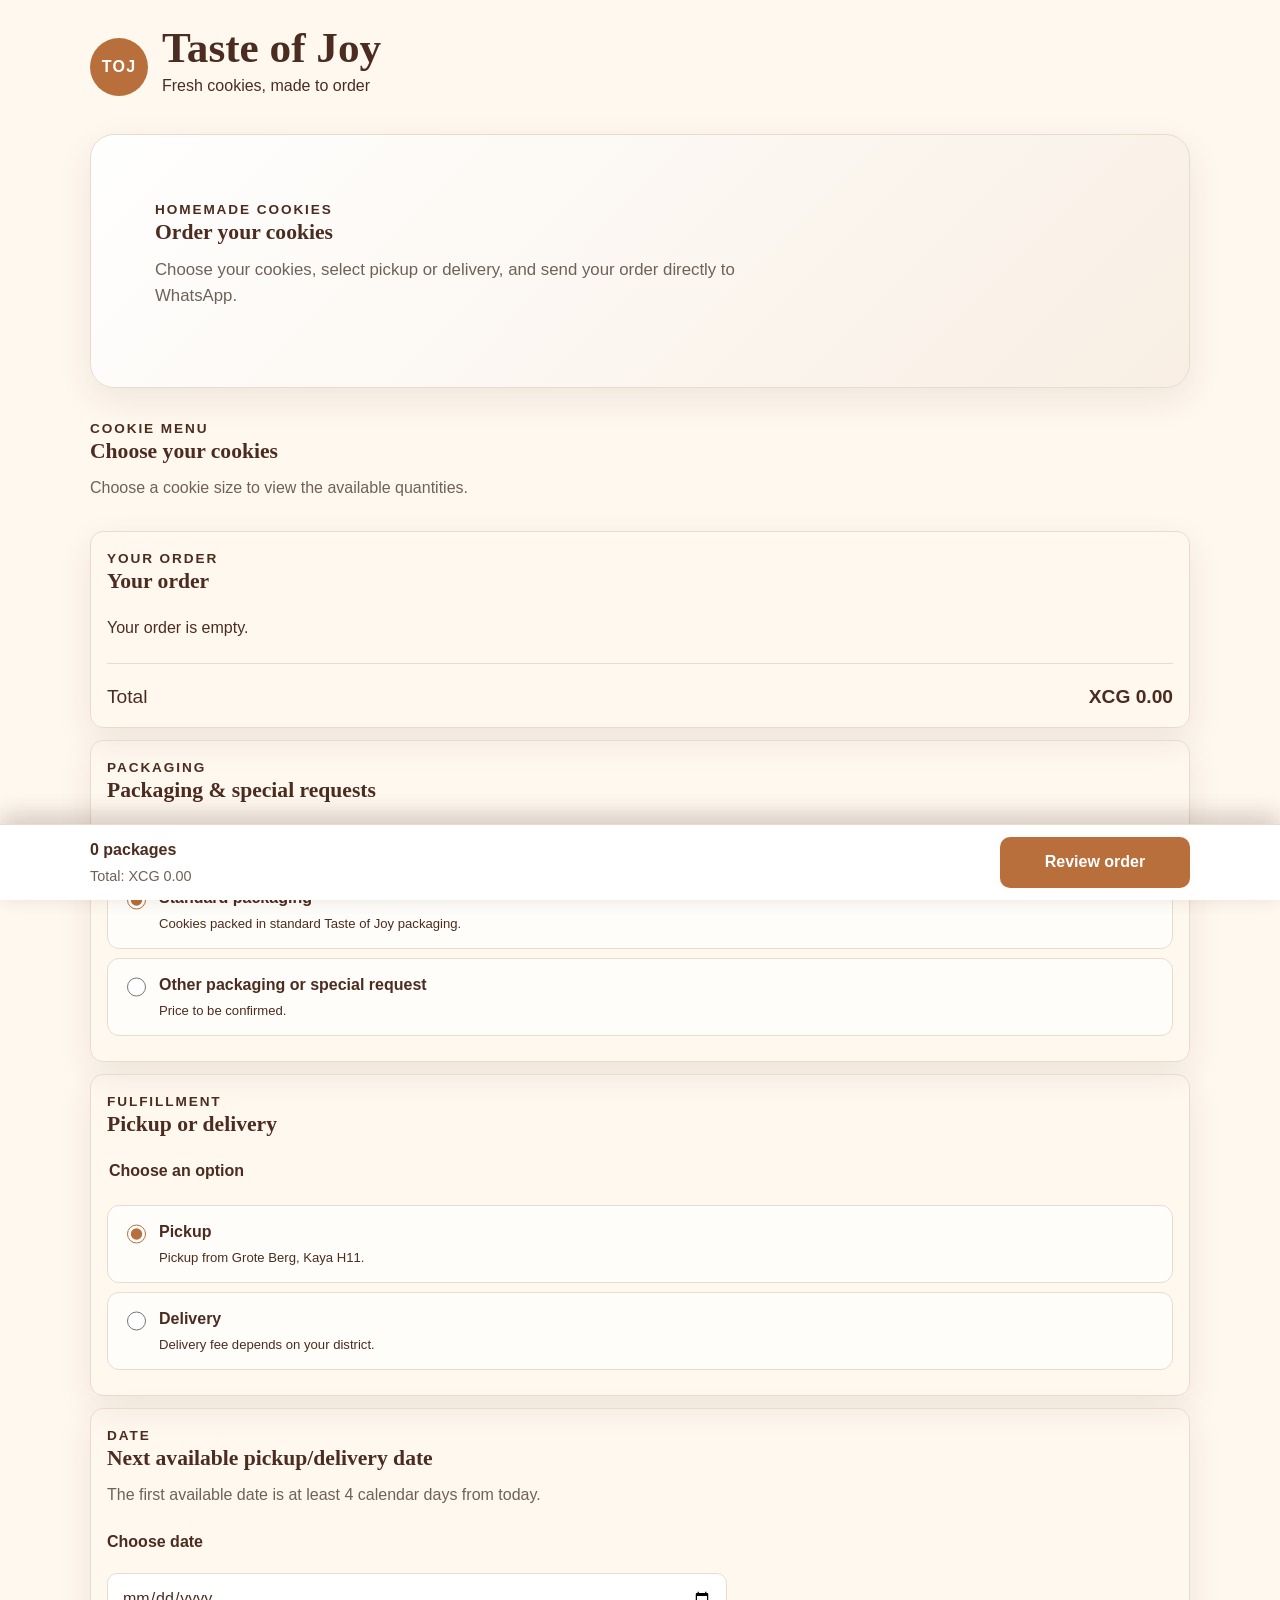
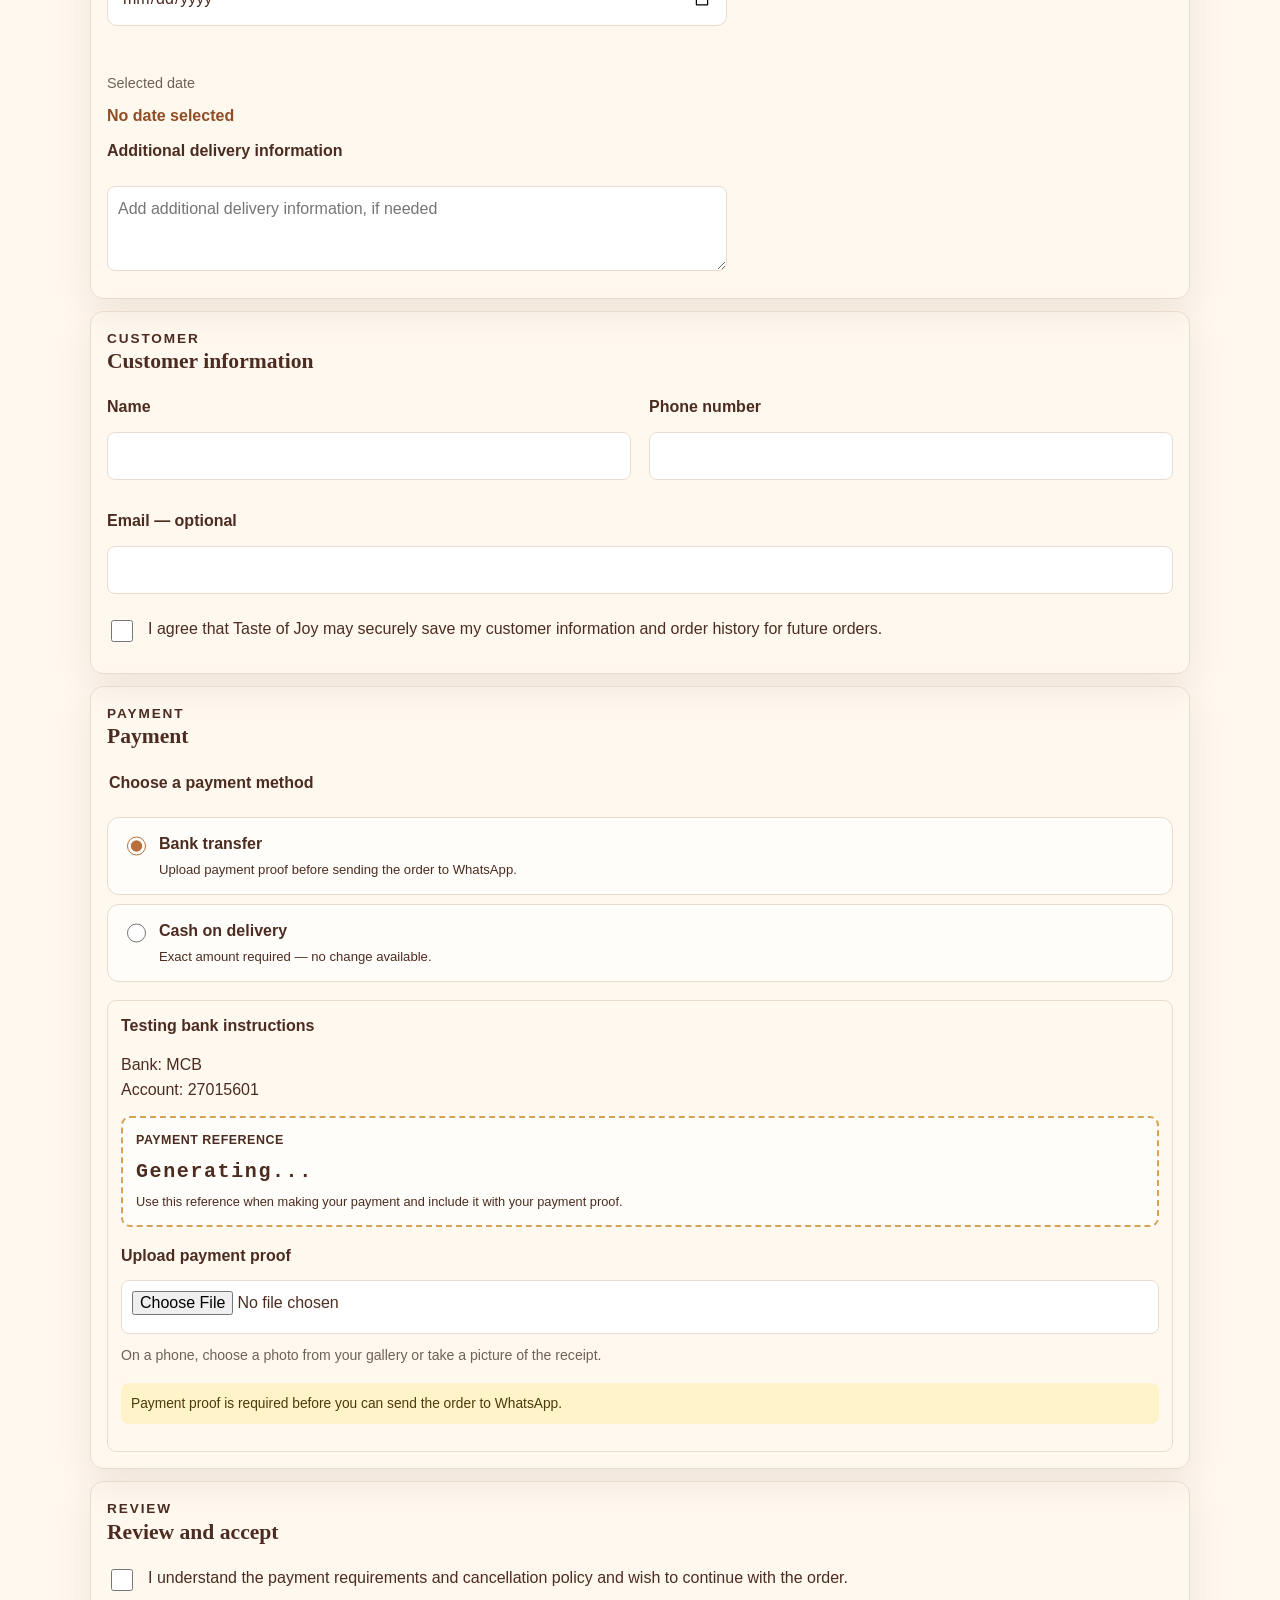
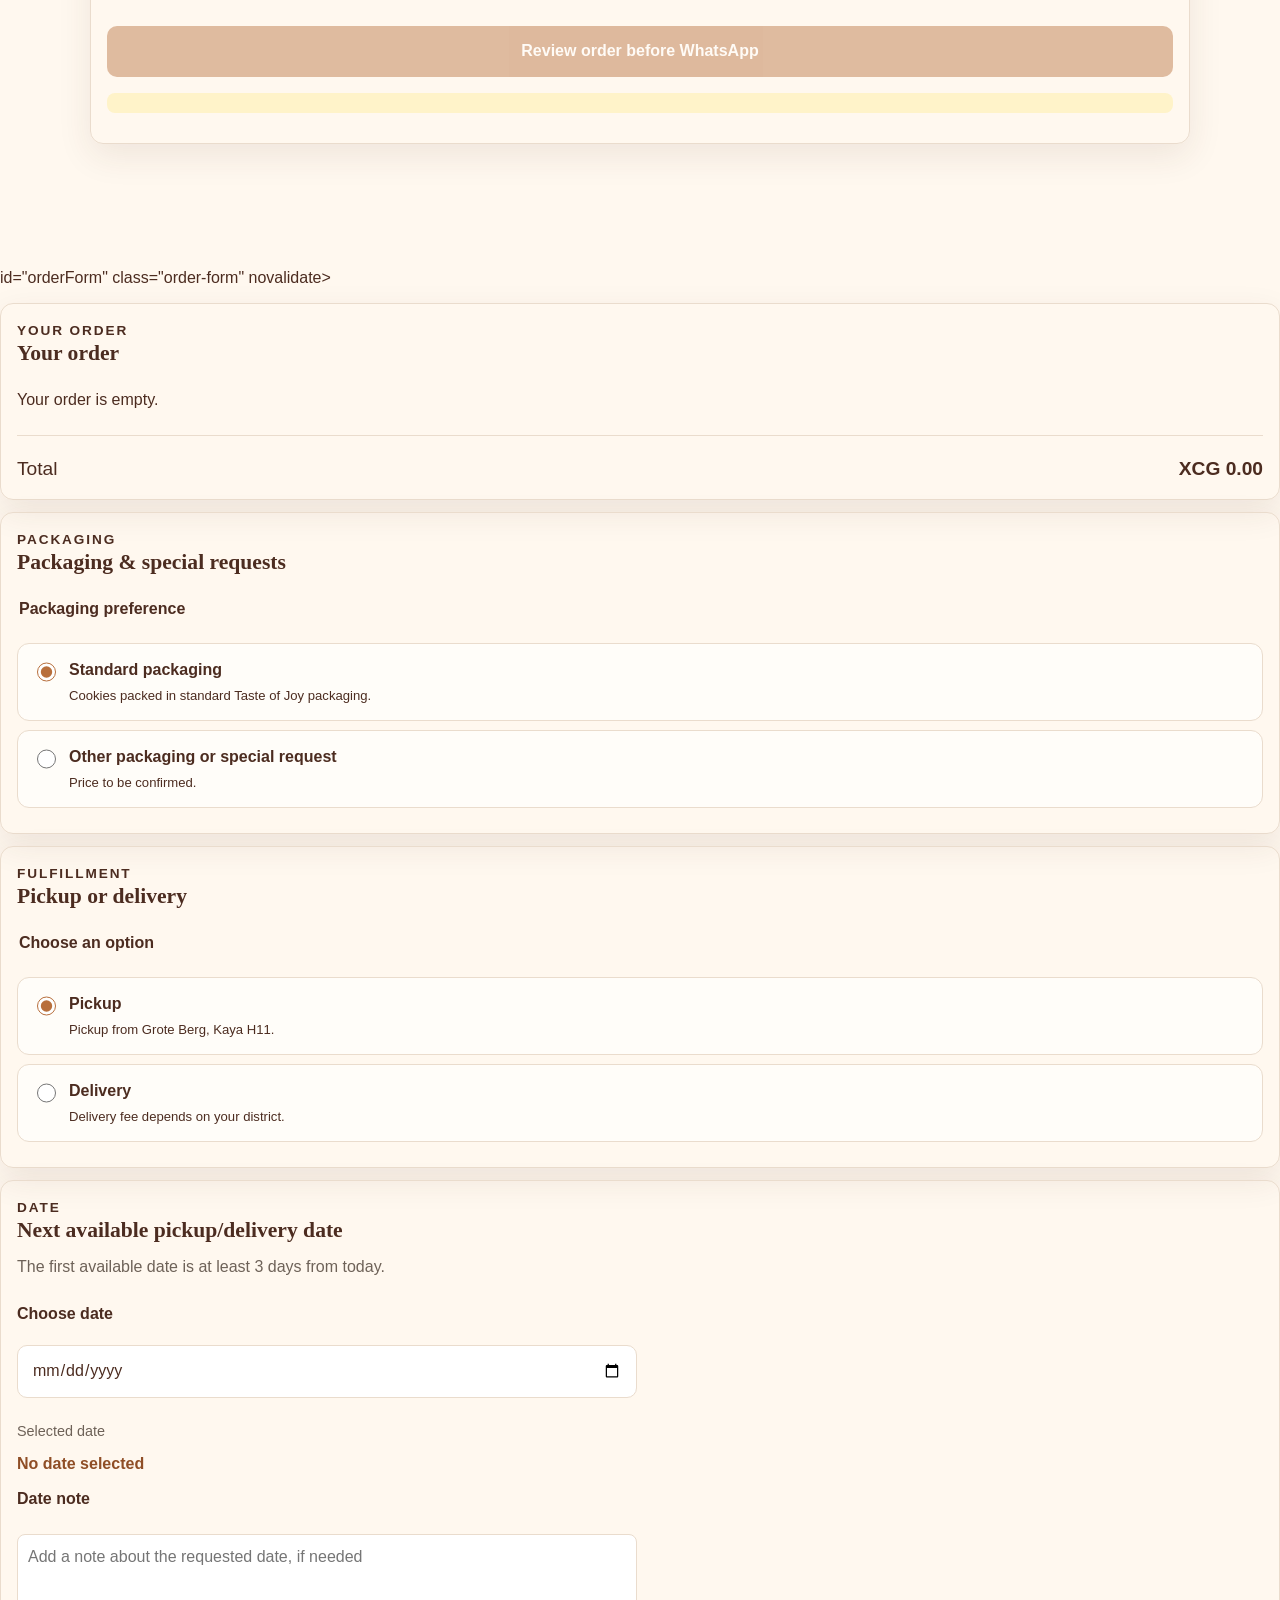
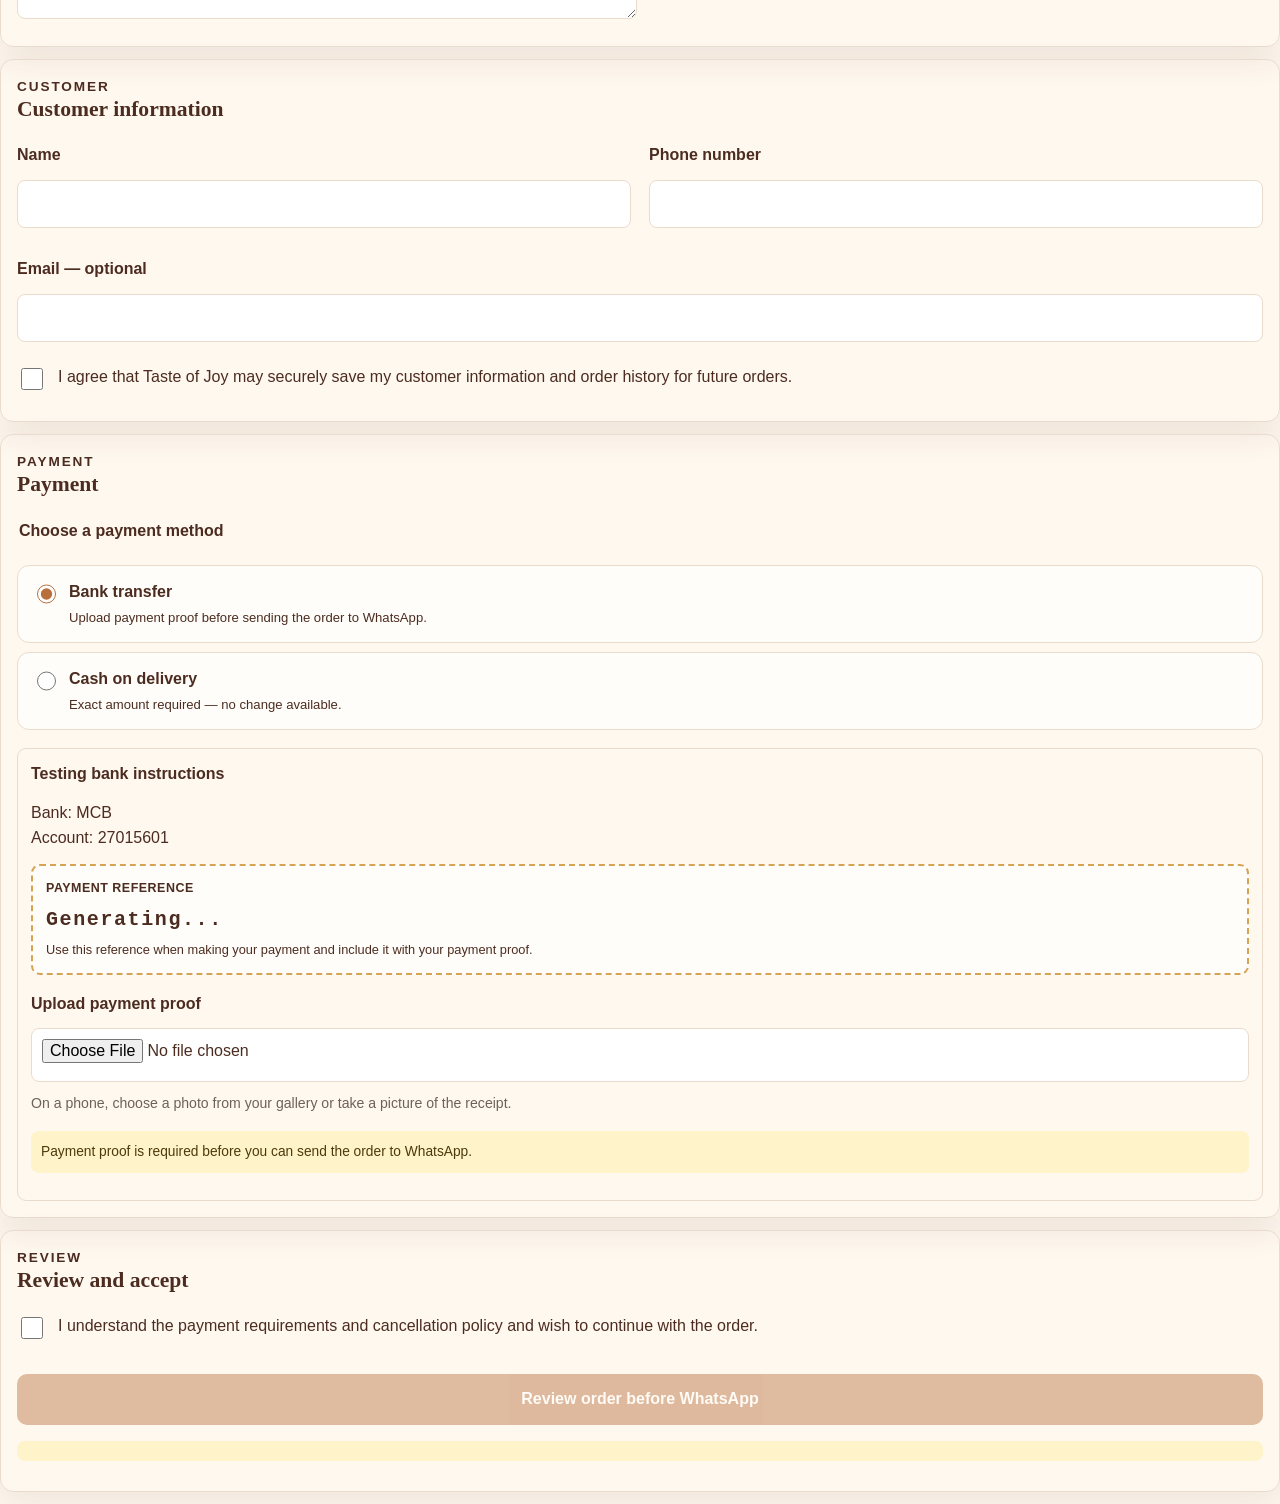
==== commit 5cb4f707: "Update index.html" ====
--- a/index.html
+++ b/index.html
@@ -5,7 +5,7 @@
 
   <meta
     name="viewport"
-    content="width=device-width, initial-scale=1">
+    content="width=device-width, initial-scale=1, viewport-fit=cover">
 
   <meta
     name="theme-color"
@@ -15,7 +15,7 @@
     name="description"
     content="Order fresh homemade cookies from Taste of Joy.">
 
-  <title>Order your cookies | Taste of Joy</title>
+  <title>Taste of Joy | Order your cookies</title>
 
   <link
     rel="stylesheet"
@@ -27,17 +27,21 @@
     <div class="brand">
       <div class="brand-mark">TOJ</div>
 
-      <div>
-        <p class="eyebrow">Taste of Joy</p>
-
-        <h1>Fresh cookies, made to order</h1>
+      <div class="brand-copy">
+        <h1 class="site-title">
+          Taste of Joy
+        </h1>
+
+        <p class="site-tagline">
+          Fresh cookies, made to order
+        </p>
       </div>
     </div>
   </header>
 
   <main>
     <section class="hero">
-      <p class="eyebrow">Taste of Joy</p>
+      <p class="eyebrow">Homemade cookies</p>
 
       <h2>Order your cookies</h2>
 
@@ -54,7 +58,7 @@
         <h2>Choose your cookies</h2>
 
         <p>
-          Choose a cookie size to view the available options.
+          Choose a cookie size to view the available quantities.
         </p>
       </div>
 
@@ -243,7 +247,7 @@
           <h2>Next available pickup/delivery date</h2>
 
           <p>
-            The first available date is at least 3 days from today.
+            The first available date is at least 4 calendar days from today.
           </p>
         </div>
 
@@ -258,6 +262,11 @@
             type="date"
             required>
 
+          <p
+            id="dateMinimumMessage"
+            class="date-help">
+          </p>
+
           <p class="selected-date-label">
             Selected date
           </p>
@@ -267,13 +276,13 @@
           </strong>
 
           <label for="dateNote">
-            Date note
+            Additional delivery information
           </label>
 
           <textarea
             id="dateNote"
             name="dateNote"
-            placeholder="Add a note about the requested date, if needed"></textarea>
+            placeholder="Add additional delivery information, if needed"></textarea>
         </div>
       </section>
 
@@ -400,6 +409,502 @@
               </strong>
 
               <small>
+                Use this reference when making your payment
+                and include it with your payment proof.
+              </small>
+            </div>
+
+            <label for="proof">
+              Upload payment proof
+            </label>
+
+            <input
+              id="proof"
+              name="proof"
+              type="file"
+              accept="image/*,.pdf"
+              capture="environment">
+
+            <small>
+              On a phone, choose a photo from your gallery
+              or take a picture of the receipt.
+            </small>
+
+            <p
+              id="proofRequirementMessage"
+              class="notice">
+
+              Payment proof is required before you can send
+              the order to WhatsApp.
+            </p>
+          </div>
+        </div>
+
+        <div
+          id="cashNotice"
+          class="notice hidden">
+
+          Please have the exact amount ready.
+          Taste of Joy does not carry change.
+        </div>
+      </section>
+
+      <section class="section card">
+        <div class="section-heading">
+          <p class="eyebrow">Review</p>
+
+          <h2>Review and accept</h2>
+        </div>
+
+        <label class="checkbox-choice">
+          <input
+            id="acceptPolicy"
+            name="acceptPolicy"
+            type="checkbox"
+            required>
+
+          <span>
+            I understand the payment requirements and cancellation policy
+            and wish to continue with the order.
+          </span>
+        </label>
+
+        <button
+          id="submitOrder"
+          class="primary-button"
+          type="button"
+          disabled>
+
+          Review order before WhatsApp
+        </button>
+
+        <p
+          id="formMessage"
+          class="notice"
+          aria-live="polite"></p>
+      </section>
+    </form>
+  </main>
+
+  <div
+    id="stickyOrderBar"
+    class="sticky-order-bar">
+
+    <div class="sticky-order-info">
+      <strong id="stickyItems">
+        0 packages
+      </strong>
+
+      <span id="stickyTotal">
+        Total: XCG 0.00
+      </span>
+    </div>
+
+    <button
+      id="stickyReview"
+      class="primary-button"
+      type="button">
+
+      Review order
+    </button>
+  </div>
+
+  <div
+    id="confirmationBackdrop"
+    class="modal-backdrop hidden">
+  </div>
+
+  <section
+    id="confirmationModal"
+    class="modal hidden"
+    role="dialog"
+    aria-modal="true"
+    aria-labelledby="confirmTitle">
+
+    <button
+      id="confirmationClose"
+      class="modal-close"
+      type="button"
+      aria-label="Close confirmation window">
+
+      ×
+    </button>
+
+    <p class="eyebrow">Final check</p>
+
+    <h2 id="confirmTitle">
+      Confirm your order
+    </h2>
+
+    <p>
+      Please review your order before continuing to WhatsApp.
+    </p>
+
+    <div
+      id="confirmationSummary"
+      class="confirmation-summary">
+    </div>
+
+    <div class="modal-actions">
+      <button
+        id="editOrder"
+        class="secondary-button"
+        type="button">
+
+        Go back and edit
+      </button>
+
+      <button
+        id="confirmOrder"
+        class="primary-button"
+        type="button">
+
+        Confirm and continue to WhatsApp
+      </button>
+    </div>
+  </section>
+
+  <script src="app.js"></script>
+</body>
+</html>
+      id="orderForm"
+      class="order-form"
+      novalidate>
+
+      <section class="section card">
+        <div class="section-heading">
+          <p class="eyebrow">Your order</p>
+
+          <h2>Your order</h2>
+        </div>
+
+        <div id="cart">
+          <p class="muted">
+            Your order is empty.
+          </p>
+        </div>
+
+        <div class="total-row">
+          <span>Total</span>
+
+          <strong id="pageOrderTotal">
+            XCG 0.00
+          </strong>
+        </div>
+      </section>
+
+      <section class="section card">
+        <div class="section-heading">
+          <p class="eyebrow">Packaging</p>
+
+          <h2>Packaging &amp; special requests</h2>
+        </div>
+
+        <fieldset>
+          <legend>Packaging preference</legend>
+
+          <label class="choice">
+            <input
+              type="radio"
+              name="packaging"
+              value="standard"
+              checked>
+
+            <span>
+              <b>Standard packaging</b>
+
+              <small>
+                Cookies packed in standard Taste of Joy packaging.
+              </small>
+            </span>
+          </label>
+
+          <label class="choice">
+            <input
+              type="radio"
+              name="packaging"
+              value="other">
+
+            <span>
+              <b>Other packaging or special request</b>
+
+              <small>
+                Price to be confirmed.
+              </small>
+            </span>
+          </label>
+        </fieldset>
+
+        <div
+          id="specialRequest"
+          class="hidden field-block">
+
+          <label for="specialRequestText">
+            Describe your packaging or special request
+          </label>
+
+          <textarea
+            id="specialRequestText"
+            name="specialRequestText"
+            placeholder="Describe your packaging or special request"></textarea>
+        </div>
+      </section>
+
+      <section class="section card">
+        <div class="section-heading">
+          <p class="eyebrow">Fulfillment</p>
+
+          <h2>Pickup or delivery</h2>
+        </div>
+
+        <fieldset>
+          <legend>Choose an option</legend>
+
+          <label class="choice">
+            <input
+              type="radio"
+              name="fulfillment"
+              value="pickup"
+              checked>
+
+            <span>
+              <b>Pickup</b>
+
+              <small>
+                Pickup from Grote Berg, Kaya H11.
+              </small>
+            </span>
+          </label>
+
+          <label class="choice">
+            <input
+              type="radio"
+              name="fulfillment"
+              value="delivery">
+
+            <span>
+              <b>Delivery</b>
+
+              <small>
+                Delivery fee depends on your district.
+              </small>
+            </span>
+          </label>
+        </fieldset>
+
+        <div
+          id="deliveryFields"
+          class="hidden field-block">
+
+          <label for="district">
+            Delivery district
+          </label>
+
+          <select
+            id="district"
+            name="district">
+
+            <option value="">
+              Select a district
+            </option>
+
+            <option value="1">
+              District 1 — XCG 7.50
+            </option>
+
+            <option value="2">
+              District 2 — XCG 7.50
+            </option>
+
+            <option value="3">
+              District 3 — XCG 15.00
+            </option>
+          </select>
+
+          <label for="address">
+            Delivery address
+          </label>
+
+          <textarea
+            id="address"
+            name="address"
+            placeholder="Enter your delivery address"></textarea>
+
+          <label for="instructions">
+            Delivery instructions
+          </label>
+
+          <textarea
+            id="instructions"
+            name="instructions"
+            placeholder="Add delivery instructions, if needed"></textarea>
+        </div>
+      </section>
+
+      <section class="section card">
+        <div class="section-heading">
+          <p class="eyebrow">Date</p>
+
+          <h2>Next available pickup/delivery date</h2>
+
+          <p>
+            The first available date is at least 3 days from today.
+          </p>
+        </div>
+
+        <div class="date-box">
+          <label for="orderDate">
+            Choose date
+          </label>
+
+          <input
+            id="orderDate"
+            name="orderDate"
+            type="date"
+            required>
+
+          <p class="selected-date-label">
+            Selected date
+          </p>
+
+          <strong id="selectedDateWords">
+            No date selected
+          </strong>
+
+          <label for="dateNote">
+            Date note
+          </label>
+
+          <textarea
+            id="dateNote"
+            name="dateNote"
+            placeholder="Add a note about the requested date, if needed"></textarea>
+        </div>
+      </section>
+
+      <section class="section card">
+        <div class="section-heading">
+          <p class="eyebrow">Customer</p>
+
+          <h2>Customer information</h2>
+        </div>
+
+        <div class="form-grid">
+          <div>
+            <label for="customerName">
+              Name
+            </label>
+
+            <input
+              id="customerName"
+              name="customerName"
+              type="text"
+              autocomplete="name"
+              required>
+          </div>
+
+          <div>
+            <label for="phone">
+              Phone number
+            </label>
+
+            <input
+              id="phone"
+              name="phone"
+              type="tel"
+              inputmode="tel"
+              autocomplete="tel"
+              required>
+          </div>
+
+          <div class="full-width">
+            <label for="email">
+              Email — optional
+            </label>
+
+            <input
+              id="email"
+              name="email"
+              type="email"
+              inputmode="email"
+              autocomplete="email">
+          </div>
+        </div>
+
+        <label class="checkbox-choice">
+          <input
+            id="saveProfile"
+            name="saveProfile"
+            type="checkbox">
+
+          <span>
+            I agree that Taste of Joy may securely save my customer
+            information and order history for future orders.
+          </span>
+        </label>
+      </section>
+
+      <section class="section card">
+        <div class="section-heading">
+          <p class="eyebrow">Payment</p>
+
+          <h2>Payment</h2>
+        </div>
+
+        <fieldset>
+          <legend>Choose a payment method</legend>
+
+          <label class="choice">
+            <input
+              type="radio"
+              name="payment"
+              value="bank"
+              checked>
+
+            <span>
+              <b>Bank transfer</b>
+
+              <small>
+                Upload payment proof before sending the order to WhatsApp.
+              </small>
+            </span>
+          </label>
+
+          <label class="choice">
+            <input
+              type="radio"
+              name="payment"
+              value="cash">
+
+            <span>
+              <b>Cash on delivery</b>
+
+              <small>
+                Exact amount required — no change available.
+              </small>
+            </span>
+          </label>
+        </fieldset>
+
+        <div id="bankFields">
+          <div class="payment-box">
+            <p>
+              <b>Testing bank instructions</b>
+            </p>
+
+            <p>
+              Bank: MCB<br>
+              Account: 27015601
+            </p>
+
+            <div class="payment-reference-box">
+              <span>Payment reference</span>
+
+              <strong id="paymentReference">
+                Generating...
+              </strong>
+
+              <small>
                 Use this reference when making your payment and
                 include it with your payment proof.
               </small>
--- a/styles.css
+++ b/styles.css
@@ -1,14 +1,16 @@
 :root {
-  --brown: #603a27;
-  --gold: #a87932;
-  --cream: #fffaf3;
-  --light: #f3e7d7;
-  --ink: #211914;
-  --muted: #554b45;
-  --white: #ffffff;
-  --danger: #9b2226;
-  --border: #dfcdbb;
-  --shadow: 0 4px 14px rgba(70, 42, 25, .10);
+  --cream: #fff8ef;
+  --paper: #ffffff;
+  --brown: #4c2c20;
+  --brown-light: #6e6258;
+  --orange: #b86f3c;
+  --orange-dark: #8f4e26;
+  --gold: #d6a354;
+  --border: #eadccd;
+  --soft: #f8eee3;
+  --success: #e9f6ed;
+  --error: #fff0ed;
+  --shadow: 0 12px 35px rgba(76, 44, 32, 0.09);
 }
 
 * {
@@ -16,16 +18,31 @@
 }
 
 html {
-  font-size: 16px;
   scroll-behavior: smooth;
 }
 
 body {
   margin: 0;
+  min-width: 320px;
+  overflow-x: hidden;
   background: var(--cream);
-  color: var(--ink);
+  color: var(--brown);
   font-family: Arial, Helvetica, sans-serif;
-  line-height: 1.45;
+  line-height: 1.55;
+  -webkit-text-size-adjust: 100%;
+}
+
+body::selection {
+  background: var(--gold);
+  color: var(--brown);
+}
+
+img,
+video,
+iframe {
+  display: block;
+  max-width: 100%;
+  height: auto;
 }
 
 button,
@@ -36,31 +53,708 @@
 }
 
 button {
+  min-height: 48px;
+  border: 0;
+  border-radius: 10px;
   cursor: pointer;
-}
-
-.topbar {
-  background: #0c0d12;
+  touch-action: manipulation;
+  transition:
+    transform 0.2s ease,
+    background 0.2s ease,
+    opacity 0.2s ease;
+}
+
+button:hover {
+  transform: translateY(-1px);
+}
+
+button:disabled {
+  cursor: not-allowed;
+  opacity: 0.45;
+  transform: none;
+}
+
+button:focus-visible,
+input:focus-visible,
+select:focus-visible,
+textarea:focus-visible {
+  outline: 3px solid var(--gold);
+  outline-offset: 3px;
+}
+
+input,
+select,
+textarea {
+  width: 100%;
+  min-height: 48px;
+  border: 1px solid var(--border);
+  border-radius: 10px;
+  background: var(--paper);
+  color: var(--brown);
+  font-size: 16px;
+  padding: 12px 14px;
+}
+
+textarea {
+  min-height: 110px;
+  resize: vertical;
+}
+
+input[type="radio"],
+input[type="checkbox"] {
+  width: 22px;
+  min-height: 22px;
+  flex: 0 0 auto;
+  accent-color: var(--orange);
+}
+
+label {
+  display: block;
+  margin-bottom: 8px;
+  font-weight: 700;
+}
+
+small {
+  display: block;
+  color: var(--brown-light);
+  font-size: 0.88rem;
+  font-weight: 400;
+}
+
+p {
+  margin: 0 0 14px;
+}
+
+h1,
+h2,
+h3 {
+  margin: 0 0 12px;
+  line-height: 1.15;
+}
+
+h1 {
+  font-size: clamp(1.2rem, 3vw, 1.8rem);
+}
+
+h2 {
+  font-size: clamp(1.7rem, 4vw, 2.5rem);
+}
+
+h3 {
+  font-size: 1.3rem;
+}
+
+.site-header {
+  width: min(100% - 32px, 1100px);
+  margin: 0 auto;
+  padding: 22px 0;
+}
+
+.brand {
+  display: flex;
+  align-items: center;
+  gap: 14px;
+}
+
+.brand-mark {
+  display: grid;
+  width: 58px;
+  height: 58px;
+  place-items: center;
+  border-radius: 50%;
+  background: var(--orange);
   color: #fff;
-  padding: 12px 18px;
-}
-
-.brand {
-  color: #f0ce8d;
-  font-family: Georgia, serif;
-  font-size: 1.45rem;
-  font-weight: bold;
-}
-
-.location {
+  font-weight: 800;
+  letter-spacing: 0.08em;
+}
+
+.eyebrow {
+  margin-bottom: 8px;
+  color: var(--orange-dark);
+  font-size: 0.78rem;
+  font-weight: 800;
+  letter-spacing: 0.14em;
+  text-transform: uppercase;
+}
+
+main {
+  width: min(100% - 32px, 1100px);
+  margin: 0 auto;
+  padding-bottom: 110px;
+}
+
+.hero {
+  margin-bottom: 30px;
+  padding: clamp(24px, 6vw, 64px);
+  border: 1px solid var(--border);
+  border-radius: 24px;
+  background:
+    linear-gradient(
+      135deg,
+      rgba(255, 255, 255, 0.96),
+      rgba(248, 238, 227, 0.92)
+    );
+  box-shadow: var(--shadow);
+}
+
+.hero h2 {
+  max-width: 720px;
+}
+
+.hero p:last-child {
+  max-width: 650px;
+  color: var(--brown-light);
+  font-size: 1.05rem;
+}
+
+.section {
+  margin: 30px 0;
+}
+
+.card {
+  padding: clamp(20px, 4vw, 34px);
+  border: 1px solid var(--border);
+  border-radius: 20px;
+  background: var(--paper);
+  box-shadow: var(--shadow);
+}
+
+.section-heading {
+  margin-bottom: 22px;
+}
+
+.section-heading p:not(.eyebrow) {
+  color: var(--brown-light);
+}
+
+.menu-category {
+  margin-bottom: 34px;
+}
+
+.category-title {
+  padding-bottom: 10px;
+  border-bottom: 2px solid var(--gold);
+}
+
+.cookie-group {
+  margin: 12px 0;
+  overflow: hidden;
+  border: 1px solid var(--border);
+  border-radius: 14px;
+  background: var(--paper);
+}
+
+.cookie-group summary {
+  display: flex;
+  align-items: center;
+  justify-content: space-between;
+  gap: 12px;
+  min-height: 56px;
+  padding: 14px 16px;
+  cursor: pointer;
+  list-style: none;
+  font-weight: 800;
+}
+
+.cookie-group summary::-webkit-details-marker {
+  display: none;
+}
+
+.cookie-group summary::after {
+  content: "+";
+  color: var(--orange);
+  font-size: 1.4rem;
+}
+
+.cookie-group[open] summary::after {
+  content: "−";
+}
+
+.cookie-group summary small {
+  margin-left: auto;
+  font-weight: 400;
+}
+
+.cookie-table-wrap {
+  width: 100%;
+  overflow-x: auto;
+  border-top: 1px solid var(--border);
+  -webkit-overflow-scrolling: touch;
+}
+
+.cookie-table {
+  width: 100%;
+  min-width: 650px;
+  border-collapse: collapse;
+}
+
+.cookie-table caption {
+  position: absolute;
+  width: 1px;
+  height: 1px;
+  overflow: hidden;
+  clip: rect(0 0 0 0);
+}
+
+.cookie-table th,
+.cookie-table td {
+  padding: 13px 14px;
+  border-bottom: 1px solid var(--border);
+  text-align: left;
+  vertical-align: middle;
+}
+
+.cookie-table th {
+  background: var(--soft);
+  font-size: 0.86rem;
+}
+
+.cookie-table tbody tr:last-child td {
+  border-bottom: 0;
+}
+
+.cookie-table button {
+  min-height: 44px;
+  padding: 8px 14px;
+  background: var(--orange);
   color: #fff;
-  font-size: .8rem;
-}
-
-.container {
-  max-width: 980px;
-  margin: auto;
-  padding: 12px 16px 125px;
+  font-weight: 700;
+}
+
+.cookie-table button:hover {
+  background: var(--orange-dark);
+}
+
+.mobile-scroll-note {
+  display: none;
+  color: var(--brown-light);
+  font-size: 0.9rem;
+}
+
+.order-form {
+  display: block;
+}
+
+.form-grid {
+  display: grid;
+  grid-template-columns: repeat(2, minmax(0, 1fr));
+  gap: 18px;
+}
+
+.full-width {
+  grid-column: 1 / -1;
+}
+
+fieldset {
+  margin: 0;
+  padding: 0;
+  border: 0;
+}
+
+legend {
+  margin-bottom: 12px;
+  font-weight: 800;
+}
+
+.choice,
+.checkbox-choice {
+  display: flex;
+  align-items: flex-start;
+  gap: 12px;
+  margin: 12px 0;
+  padding: 14px;
+  border: 1px solid var(--border);
+  border-radius: 12px;
+  background: #fffdf9;
+  cursor: pointer;
+}
+
+.choice span,
+.checkbox-choice span {
+  flex: 1;
+}
+
+.choice b {
+  display: block;
+  margin-bottom: 3px;
+}
+
+.checkbox-choice {
+  align-items: flex-start;
+  border: 0;
+  padding: 0;
+  background: transparent;
+  font-weight: 400;
+}
+
+.checkbox-choice span {
+  font-weight: 400;
+}
+
+.field-block {
+  display: grid;
+  gap: 12px;
+  margin-top: 18px;
+}
+
+.date-box {
+  display: grid;
+  gap: 10px;
+  max-width: 620px;
+}
+
+.selected-date-label {
+  margin-top: 12px;
+  margin-bottom: 0;
+  color: var(--brown-light);
+  font-size: 0.9rem;
+}
+
+.selected-date-label + strong {
+  color: var(--orange-dark);
+}
+
+.payment-box {
+  margin-top: 18px;
+  padding: 20px;
+  border: 1px solid var(--border);
+  border-radius: 14px;
+  background: var(--soft);
+}
+
+.payment-reference-box {
+  display: grid;
+  gap: 4px;
+  margin: 18px 0;
+  padding: 16px;
+  border: 1px dashed var(--gold);
+  border-radius: 12px;
+  background: var(--paper);
+}
+
+.payment-reference-box strong {
+  color: var(--orange-dark);
+  font-size: 1.3rem;
+  letter-spacing: 0.08em;
+}
+
+.payment-box input[type="file"] {
+  height: auto;
+  min-height: 54px;
+  padding: 10px;
+  background: var(--paper);
+}
+
+.notice {
+  margin-top: 16px;
+  padding: 13px 15px;
+  border-radius: 10px;
+  background: var(--success);
+  color: #2e6540;
+}
+
+.notice.error {
+  background: var(--error);
+  color: #913c2d;
+}
+
+.total-row,
+.summary-row,
+.confirmation-summary-line {
+  display: flex;
+  align-items: center;
+  justify-content: space-between;
+  gap: 16px;
+}
+
+.total-row {
+  margin-top: 22px;
+  padding-top: 18px;
+  border-top: 1px solid var(--border);
+  font-size: 1.2rem;
+}
+
+.primary-button {
+  width: 100%;
+  margin-top: 20px;
+  padding: 13px 18px;
+  background: var(--orange);
+  color: #fff;
+  font-weight: 800;
+}
+
+.primary-button:hover {
+  background: var(--orange-dark);
+}
+
+.secondary-button {
+  width: 100%;
+  padding: 13px 18px;
+  border: 1px solid var(--orange);
+  background: transparent;
+  color: var(--orange-dark);
+  font-weight: 800;
+}
+
+.hidden {
+  display: none !important;
+}
+
+.muted {
+  color: var(--brown-light);
+}
+
+.order-line {
+  display: flex;
+  align-items: flex-start;
+  justify-content: space-between;
+  gap: 18px;
+  padding: 16px 0;
+  border-bottom: 1px solid var(--border);
+}
+
+.order-line:last-child {
+  border-bottom: 0;
+}
+
+.order-line small {
+  margin-top: 4px;
+}
+
+.quantity-controls {
+  display: flex;
+  align-items: center;
+  gap: 8px;
+  margin-top: 12px;
+}
+
+.quantity-controls button {
+  width: 44px;
+  min-height: 44px;
+  padding: 0;
+  background: var(--soft);
+  color: var(--orange-dark);
+  font-size: 1.3rem;
+  font-weight: 800;
+}
+
+.quantity-number {
+  min-width: 24px;
+  text-align: center;
+  font-weight: 800;
+}
+
+.remove {
+  min-height: 42px;
+  margin-top: 8px;
+  padding: 6px 0;
+  background: transparent;
+  color: var(--orange-dark);
+  font-size: 0.9rem;
+  font-weight: 700;
+}
+
+.sticky-order-bar {
+  position: fixed;
+  z-index: 20;
+  right: 0;
+  bottom: 0;
+  left: 0;
+  display: flex;
+  align-items: center;
+  justify-content: space-between;
+  gap: 16px;
+  padding: 12px max(16px, calc((100% - 1100px) / 2));
+  border-top: 1px solid var(--border);
+  background: rgba(255, 255, 255, 0.97);
+  box-shadow: 0 -8px 25px rgba(76, 44, 32, 0.12);
+  backdrop-filter: blur(10px);
+  padding-bottom: max(12px, env(safe-area-inset-bottom));
+}
+
+.sticky-order-bar > div {
+  display: grid;
+  gap: 2px;
+}
+
+.sticky-order-bar span {
+  color: var(--brown-light);
+  font-size: 0.9rem;
+}
+
+.sticky-order-bar button {
+  width: auto;
+  min-width: 190px;
+  margin-top: 0;
+}
+
+.modal-backdrop {
+  position: fixed;
+  z-index: 30;
+  inset: 0;
+  background: rgba(40, 23, 16, 0.58);
+}
+
+.modal {
+  position: fixed;
+  z-index: 31;
+  top: 50%;
+  left: 50%;
+  width: min(680px, calc(100% - 24px));
+  max-height: 90vh;
+  overflow-y: auto;
+  padding: 24px;
+  border-radius: 18px;
+  background: var(--paper);
+  box-shadow: var(--shadow);
+  transform: translate(-50%, -50%);
+}
+
+.modal-close {
+  position: absolute;
+  top: 10px;
+  right: 12px;
+  width: 44px;
+  min-height: 44px;
+  padding: 0;
+  background: transparent;
+  color: var(--brown-light);
+  font-size: 1.8rem;
+}
+
+.confirmation-summary {
+  margin: 18px 0;
+  padding: 16px;
+  border: 1px solid var(--border);
+  border-radius: 12px;
+  background: var(--soft);
+}
+
+.confirmation-summary-line {
+  padding: 10px 0;
+  border-bottom: 1px solid var(--border);
+}
+
+.confirmation-summary-line:last-child {
+  border-bottom: 0;
+}
+
+.confirmation-summary-line small {
+  margin-top: 4px;
+}
+
+.modal-actions {
+  display: grid;
+  grid-template-columns: 1fr 1fr;
+  gap: 12px;
+}
+
+.modal-actions button {
+  margin-top: 0;
+}
+
+@media (max-width: 700px) {
+  .site-header,
+  main {
+    width: min(100% - 24px, 560px);
+  }
+
+  .hero,
+  .card {
+    border-radius: 16px;
+  }
+
+  .hero {
+    padding: 26px 20px;
+  }
+
+  .card {
+    padding: 20px;
+  }
+
+  .form-grid {
+    grid-template-columns: 1fr;
+  }
+
+  .full-width {
+    grid-column: auto;
+  }
+
+  .mobile-scroll-note {
+    display: block;
+  }
+
+  .cookie-group summary {
+    align-items: flex-start;
+    flex-direction: column;
+  }
+
+  .cookie-group summary small {
+    margin-left: 0;
+  }
+
+  .order-line {
+    align-items: flex-start;
+    flex-direction: column;
+  }
+
+  .order-line > strong {
+    align-self: flex-end;
+  }
+
+  .sticky-order-bar {
+    align-items: stretch;
+    flex-direction: column;
+    gap: 8px;
+  }
+
+  .sticky-order-bar button {
+    width: 100%;
+    min-width: 0;
+  }
+
+  .modal {
+    padding: 22px 18px;
+  }
+
+  .modal-actions {
+    grid-template-columns: 1fr;
+  }
+}
+
+@media (max-width: 420px) {
+  .site-header,
+  main {
+    width: min(100% - 18px, 390px);
+  }
+
+  .brand {
+    align-items: flex-start;
+  }
+
+  .brand-mark {
+    width: 50px;
+    height: 50px;
+    font-size: 0.85rem;
+  }
+
+  .cookie-table {
+    min-width: 590px;
+  }
+
+  .total-row,
+  .summary-row,
+  .confirmation-summary-line {
+    align-items: flex-start;
+    flex-direction: column;
+  }
+
+  .total-row strong,
+  .summary-row b,
+  .confirmation-summary-line strong {
+    align-self: flex-end;
+  }
+}
 }
 
 .hero {
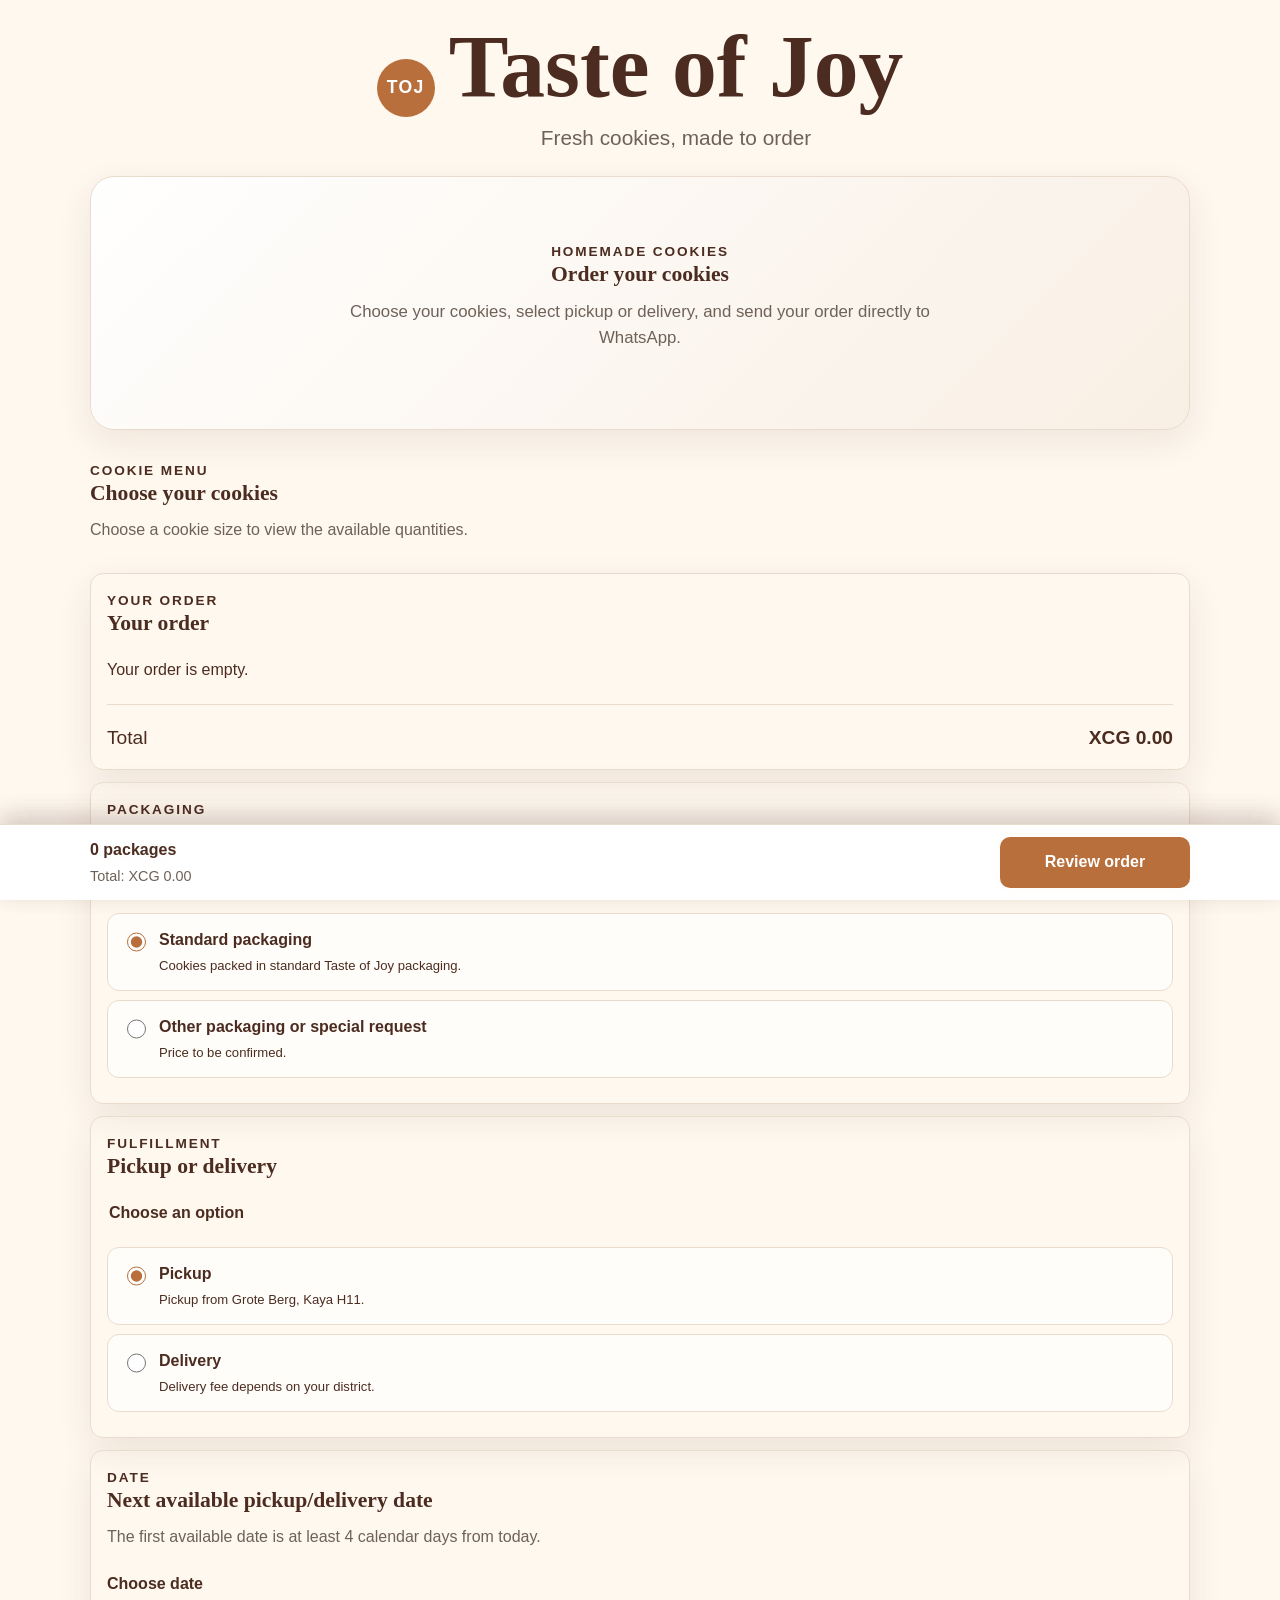
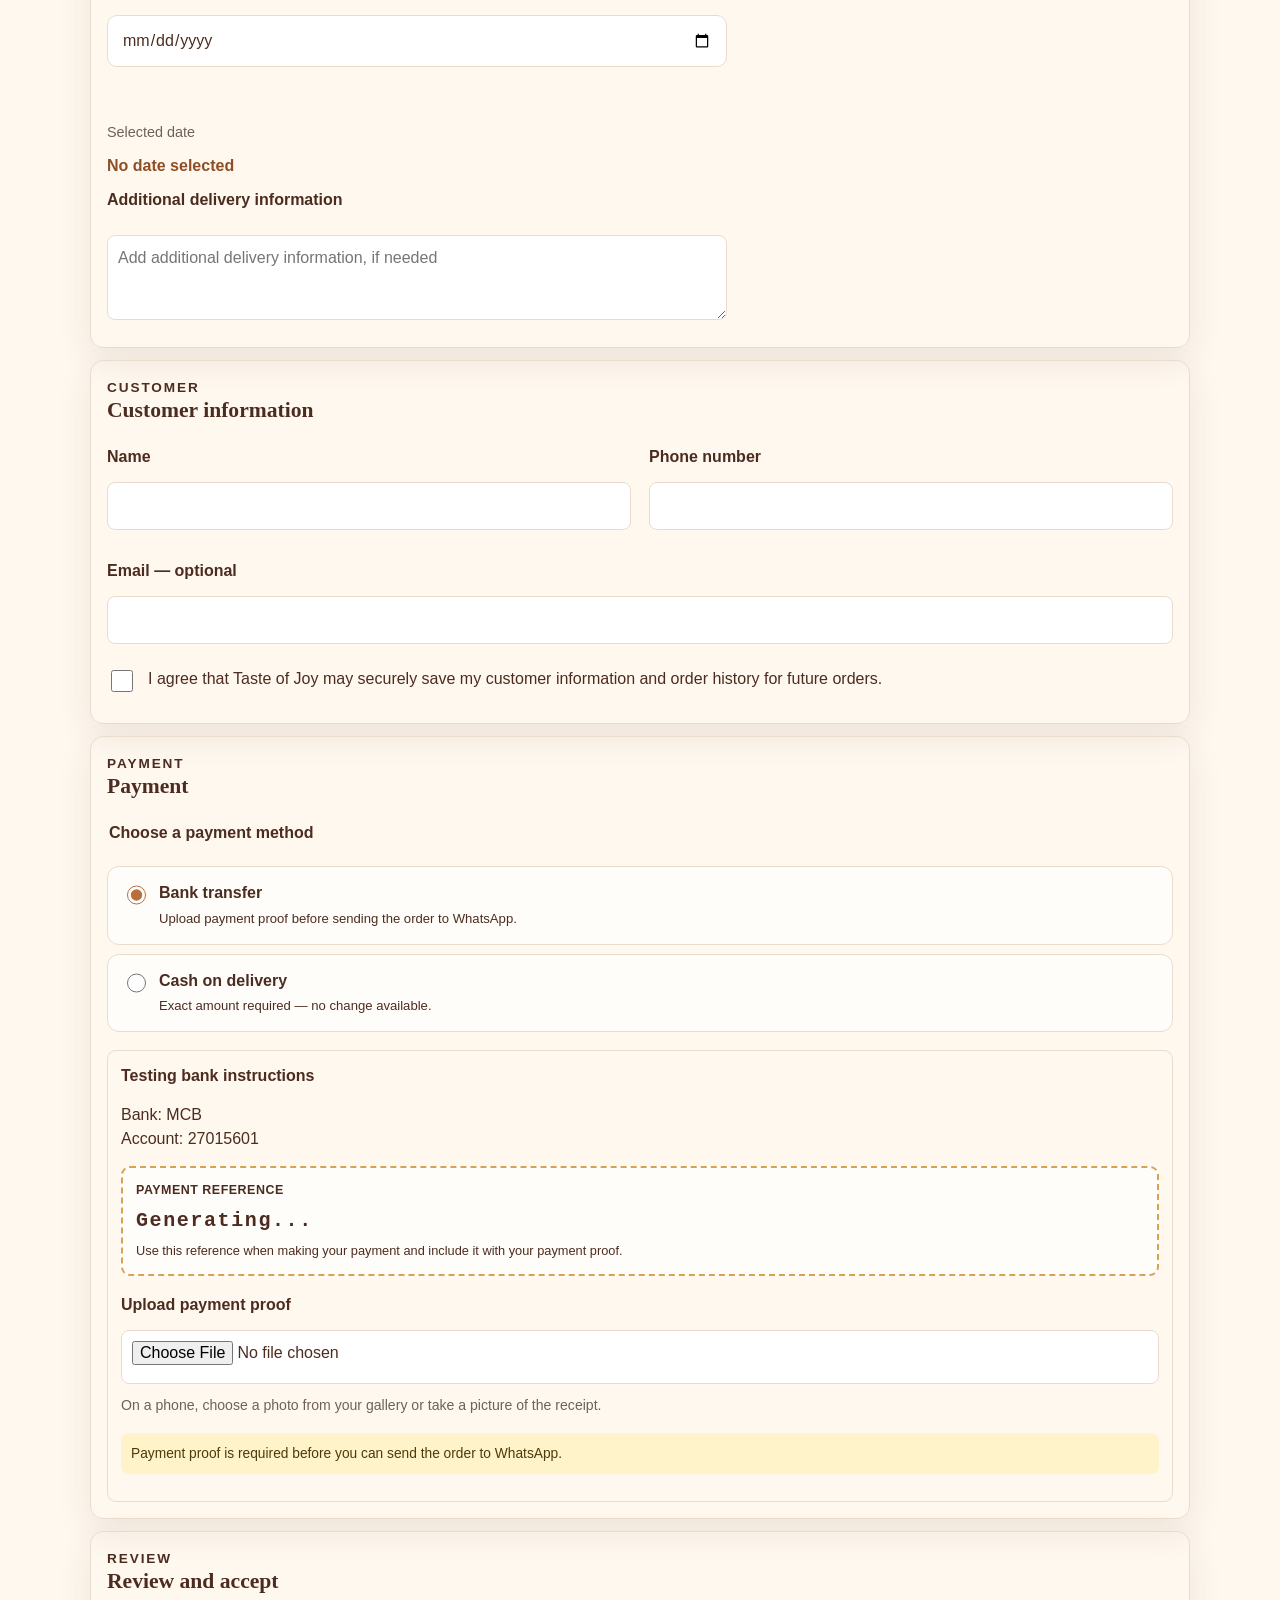
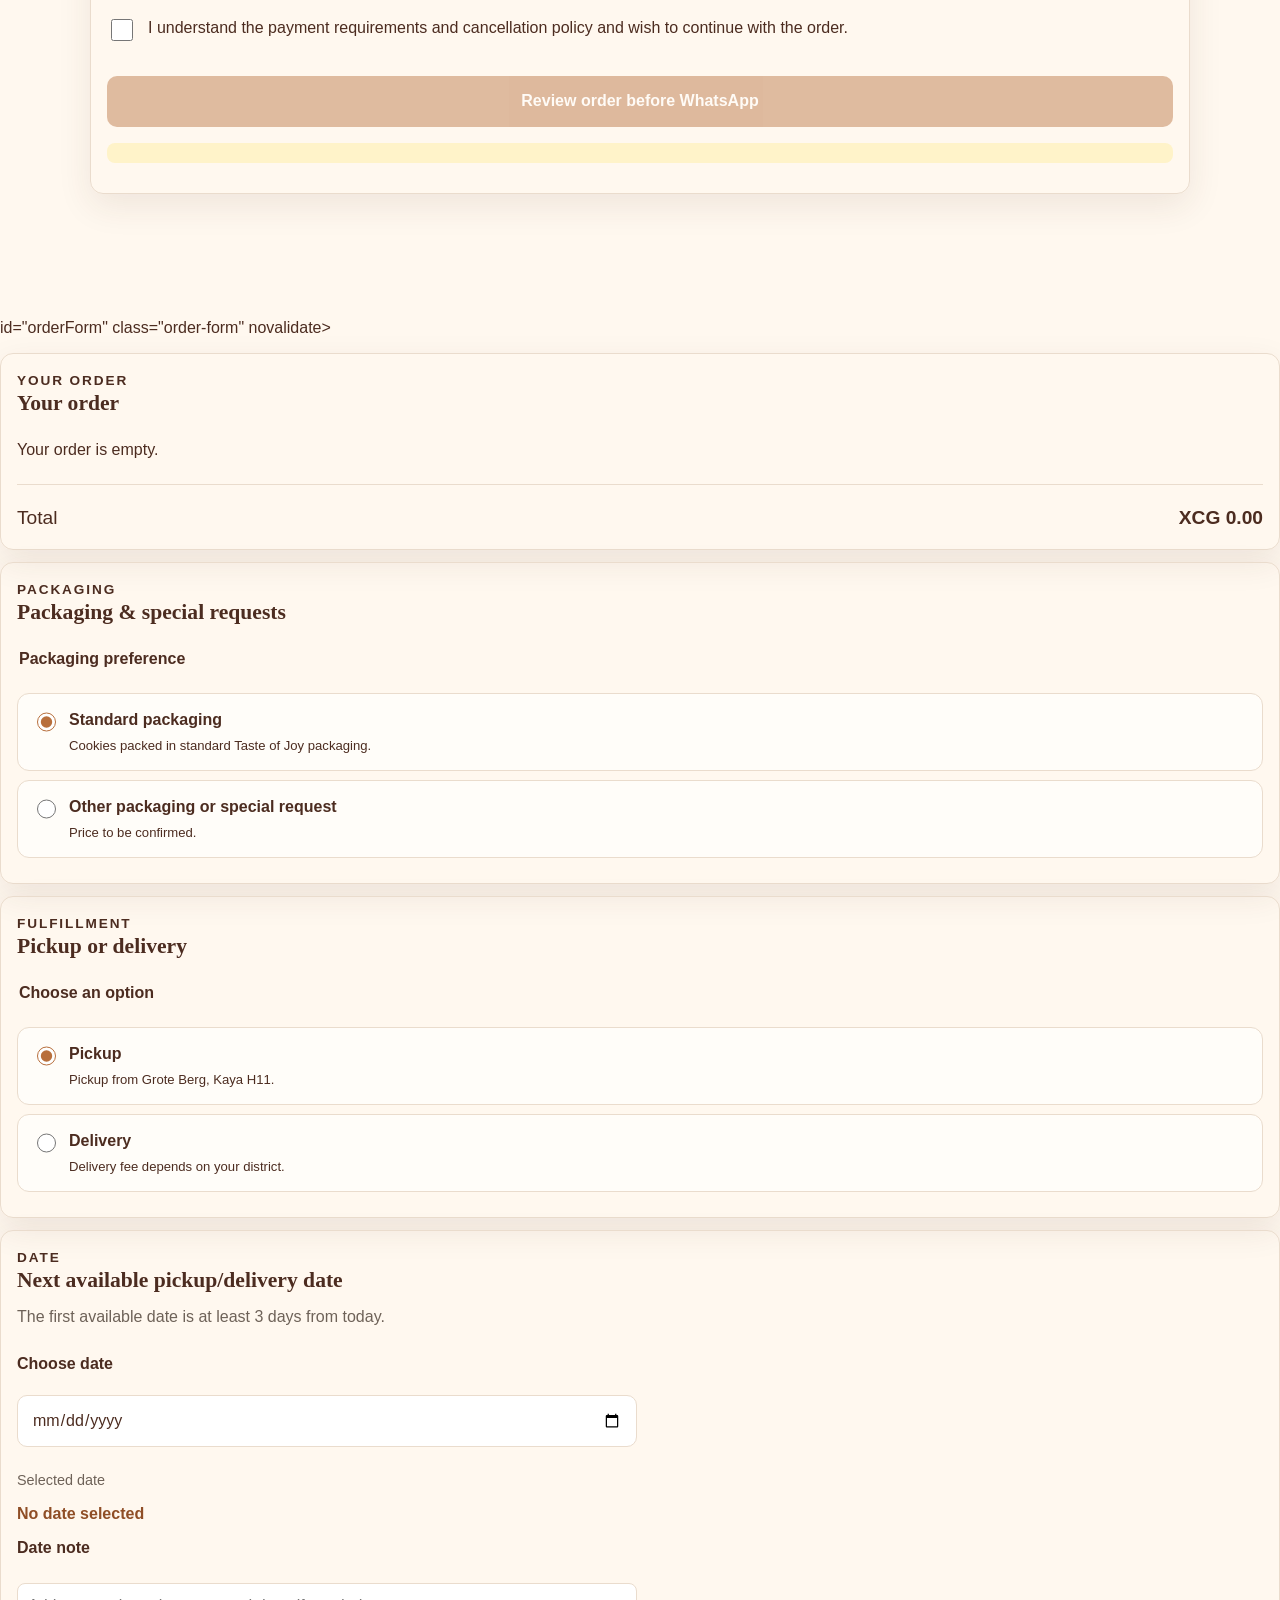
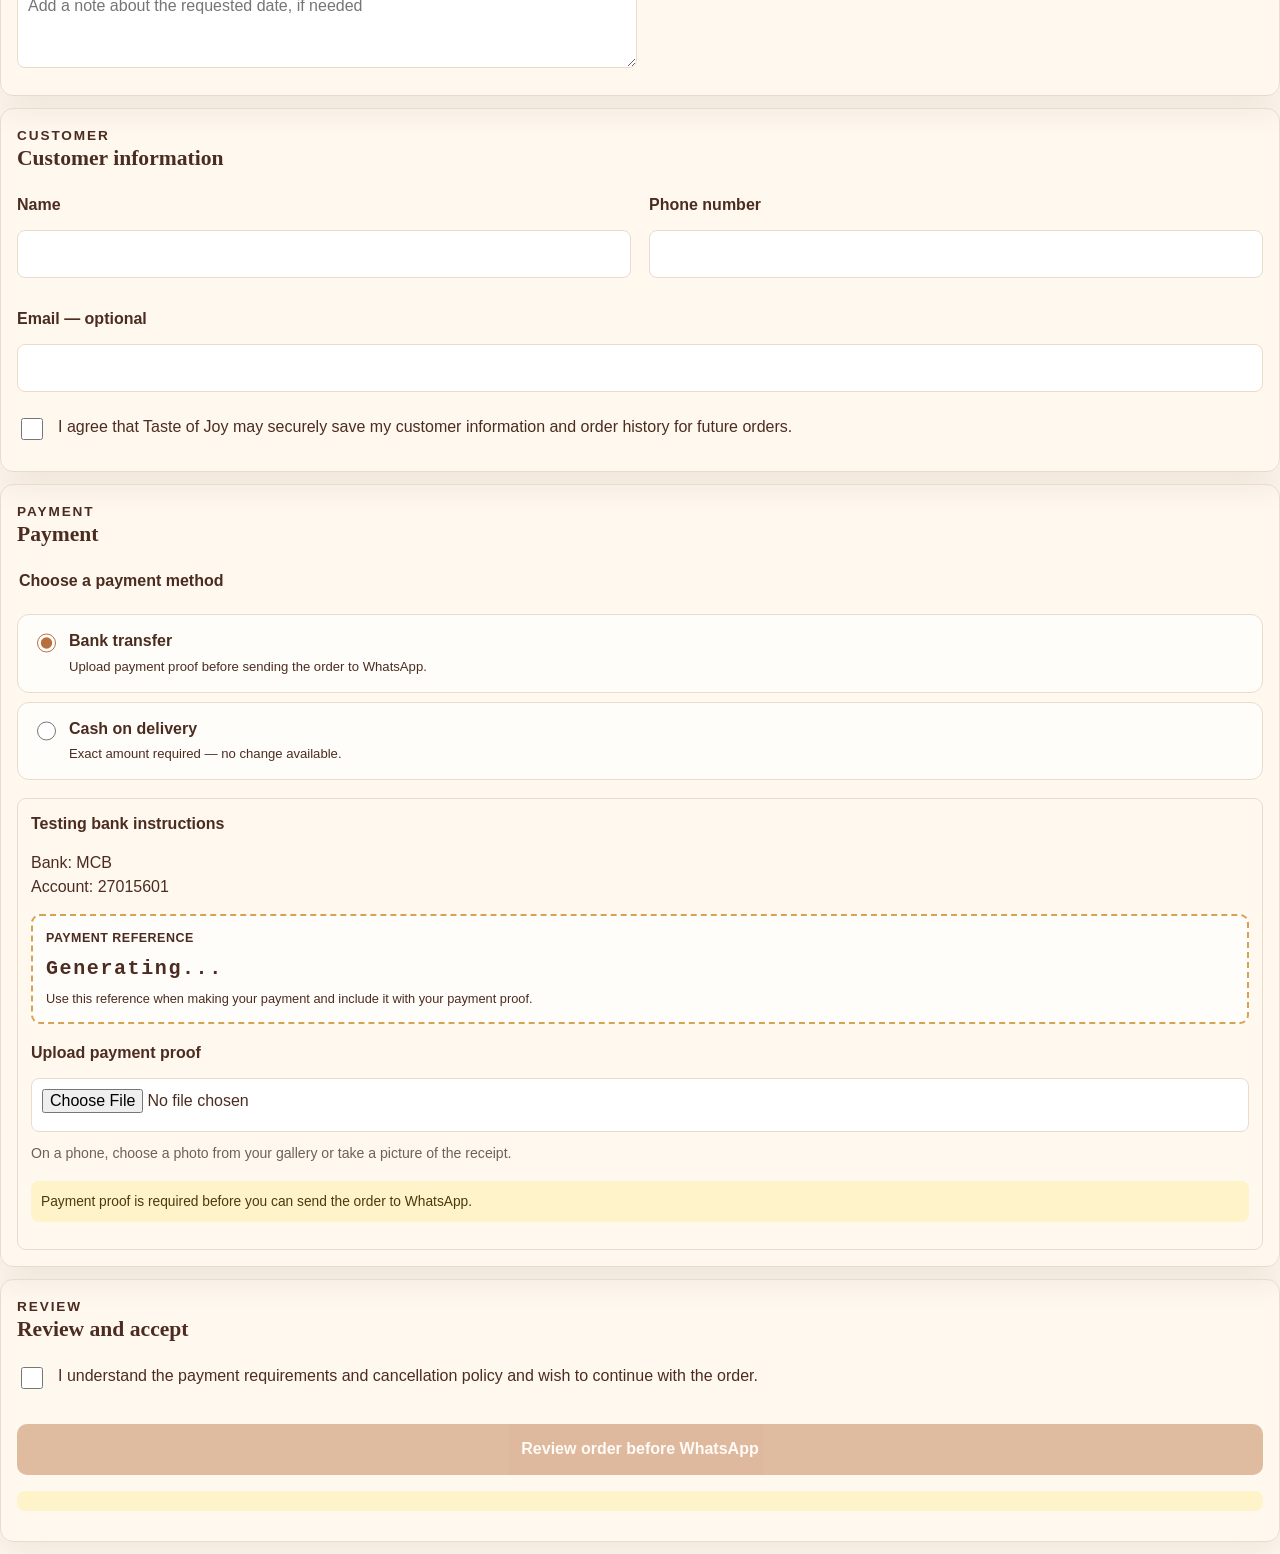
==== commit f931e2f8: "Update index.html" ====
--- a/index.html
+++ b/index.html
@@ -1058,6 +1058,10 @@
     </div>
   </section>
 
-  <script src="app.js"></script>
+  <script
+  src="./app.js"
+  defer>
+</script>
+
 </body>
 </html>
--- a/styles.css
+++ b/styles.css
@@ -32,9 +32,8 @@
   -webkit-text-size-adjust: 100%;
 }
 
-body::selection {
-  background: var(--gold);
-  color: var(--brown);
+body.modal-open {
+  overflow: hidden;
 }
 
 img,
@@ -132,10 +131,6 @@
   line-height: 1.15;
 }
 
-h1 {
-  font-size: clamp(1.2rem, 3vw, 1.8rem);
-}
-
 h2 {
   font-size: clamp(1.7rem, 4vw, 2.5rem);
 }
@@ -145,27 +140,52 @@
 }
 
 .site-header {
-  width: min(100% - 32px, 1100px);
+  width: min(calc(100% - 36px), 1100px);
   margin: 0 auto;
-  padding: 22px 0;
+  padding: 26px 0 12px;
 }
 
 .brand {
   display: flex;
   align-items: center;
-  gap: 14px;
+  justify-content: center;
+  gap: 18px;
+  text-align: center;
 }
 
 .brand-mark {
   display: grid;
-  width: 58px;
-  height: 58px;
+  width: 72px;
+  height: 72px;
+  flex: 0 0 auto;
   place-items: center;
   border-radius: 50%;
   background: var(--orange);
   color: #fff;
+  font-size: 1.1rem;
   font-weight: 800;
   letter-spacing: 0.08em;
+}
+
+.brand-copy {
+  text-align: center;
+}
+
+.site-title {
+  margin: 0;
+  color: var(--brown);
+  font-size: clamp(2.4rem, 8vw, 5.6rem);
+  font-weight: 900;
+  line-height: 0.98;
+  text-align: center;
+  text-wrap: balance;
+}
+
+.site-tagline {
+  margin: 12px 0 0;
+  color: var(--brown-light);
+  font-size: clamp(1rem, 2.4vw, 1.3rem);
+  text-align: center;
 }
 
 .eyebrow {
@@ -178,9 +198,9 @@
 }
 
 main {
-  width: min(100% - 32px, 1100px);
+  width: min(calc(100% - 36px), 1100px);
   margin: 0 auto;
-  padding-bottom: 110px;
+  padding-bottom: 150px;
 }
 
 .hero {
@@ -195,14 +215,19 @@
       rgba(248, 238, 227, 0.92)
     );
   box-shadow: var(--shadow);
+  text-align: center;
 }
 
 .hero h2 {
   max-width: 720px;
+  margin-right: auto;
+  margin-left: auto;
 }
 
 .hero p:last-child {
   max-width: 650px;
+  margin-right: auto;
+  margin-left: auto;
   color: var(--brown-light);
   font-size: 1.05rem;
 }
@@ -284,7 +309,7 @@
 
 .cookie-table {
   width: 100%;
-  min-width: 650px;
+  min-width: 430px;
   border-collapse: collapse;
 }
 
@@ -327,12 +352,9 @@
 
 .mobile-scroll-note {
   display: none;
+  margin: 10px 14px;
   color: var(--brown-light);
   font-size: 0.9rem;
-}
-
-.order-form {
-  display: block;
 }
 
 .form-grid {
@@ -403,6 +425,13 @@
   max-width: 620px;
 }
 
+.date-help {
+  min-height: 22px;
+  margin: 0;
+  color: var(--brown-light);
+  font-size: 0.9rem;
+}
+
 .selected-date-label {
   margin-top: 12px;
   margin-bottom: 0;
@@ -459,7 +488,6 @@
 }
 
 .total-row,
-.summary-row,
 .confirmation-summary-line {
   display: flex;
   align-items: center;
@@ -564,15 +592,15 @@
   align-items: center;
   justify-content: space-between;
   gap: 16px;
-  padding: 12px max(16px, calc((100% - 1100px) / 2));
+  padding: 12px max(18px, calc((100% - 1100px) / 2));
+  padding-bottom: max(12px, env(safe-area-inset-bottom));
   border-top: 1px solid var(--border);
   background: rgba(255, 255, 255, 0.97);
   box-shadow: 0 -8px 25px rgba(76, 44, 32, 0.12);
   backdrop-filter: blur(10px);
-  padding-bottom: max(12px, env(safe-area-inset-bottom));
-}
-
-.sticky-order-bar > div {
+}
+
+.sticky-order-info {
   display: grid;
   gap: 2px;
 }
@@ -656,6 +684,707 @@
 @media (max-width: 700px) {
   .site-header,
   main {
+    width: min(calc(100% - 28px), 560px);
+  }
+
+  .site-header {
+    padding-top: 24px;
+  }
+
+  .brand {
+    display: block;
+  }
+
+  .brand-mark {
+    width: 64px;
+    height: 64px;
+    margin: 0 auto 14px;
+  }
+
+  .site-title {
+    font-size: clamp(2.5rem, 13vw, 4.5rem);
+  }
+
+  .hero,
+  .card {
+    border-radius: 16px;
+  }
+
+  .hero {
+    padding: 26px 20px;
+  }
+
+  .card {
+    padding: 20px;
+  }
+
+  .form-grid {
+    grid-template-columns: 1fr;
+  }
+
+  .full-width {
+    grid-column: auto;
+  }
+
+  .mobile-scroll-note {
+    display: block;
+  }
+
+  .cookie-group summary {
+    align-items: flex-start;
+    flex-direction: column;
+  }
+
+  .cookie-group summary small {
+    margin-left: 0;
+  }
+
+  .order-line {
+    align-items: flex-start;
+    flex-direction: column;
+  }
+
+  .order-line > strong {
+    align-self: flex-end;
+  }
+
+  .sticky-order-bar {
+    align-items: stretch;
+    flex-direction: column;
+    gap: 8px;
+    padding-right: 14px;
+    padding-left: 14px;
+  }
+
+  .sticky-order-bar button {
+    width: 100%;
+    min-width: 0;
+  }
+
+  .modal {
+    padding: 22px 18px;
+  }
+
+  .modal-actions {
+    grid-template-columns: 1fr;
+  }
+}
+
+@media (max-width: 420px) {
+  .site-header,
+  main {
+    width: min(calc(100% - 20px), 390px);
+  }
+
+  .cookie-table {
+    min-width: 430px;
+  }
+
+  .total-row,
+  .confirmation-summary-line {
+    align-items: flex-start;
+    flex-direction: column;
+  }
+
+  .total-row strong,
+  .confirmation-summary-line strong {
+    align-self: flex-end;
+  }
+}
+}
+
+button:hover {
+  transform: translateY(-1px);
+}
+
+button:disabled {
+  cursor: not-allowed;
+  opacity: 0.45;
+  transform: none;
+}
+
+button:focus-visible,
+input:focus-visible,
+select:focus-visible,
+textarea:focus-visible {
+  outline: 3px solid var(--gold);
+  outline-offset: 3px;
+}
+
+input,
+select,
+textarea {
+  width: 100%;
+  min-height: 48px;
+  border: 1px solid var(--border);
+  border-radius: 10px;
+  background: var(--paper);
+  color: var(--brown);
+  font-size: 16px;
+  padding: 12px 14px;
+}
+
+textarea {
+  min-height: 110px;
+  resize: vertical;
+}
+
+input[type="radio"],
+input[type="checkbox"] {
+  width: 22px;
+  min-height: 22px;
+  flex: 0 0 auto;
+  accent-color: var(--orange);
+}
+
+label {
+  display: block;
+  margin-bottom: 8px;
+  font-weight: 700;
+}
+
+small {
+  display: block;
+  color: var(--brown-light);
+  font-size: 0.88rem;
+  font-weight: 400;
+}
+
+p {
+  margin: 0 0 14px;
+}
+
+h1,
+h2,
+h3 {
+  margin: 0 0 12px;
+  line-height: 1.15;
+}
+
+h1 {
+  font-size: clamp(1.2rem, 3vw, 1.8rem);
+}
+
+h2 {
+  font-size: clamp(1.7rem, 4vw, 2.5rem);
+}
+
+h3 {
+  font-size: 1.3rem;
+}
+
+.site-header {
+  width: min(100% - 32px, 1100px);
+  margin: 0 auto;
+  padding: 22px 0;
+}
+
+.brand {
+  display: flex;
+  align-items: center;
+  gap: 14px;
+}
+
+.brand-mark {
+  display: grid;
+  width: 58px;
+  height: 58px;
+  place-items: center;
+  border-radius: 50%;
+  background: var(--orange);
+  color: #fff;
+  font-weight: 800;
+  letter-spacing: 0.08em;
+}
+
+.eyebrow {
+  margin-bottom: 8px;
+  color: var(--orange-dark);
+  font-size: 0.78rem;
+  font-weight: 800;
+  letter-spacing: 0.14em;
+  text-transform: uppercase;
+}
+
+main {
+  width: min(100% - 32px, 1100px);
+  margin: 0 auto;
+  padding-bottom: 110px;
+}
+
+.hero {
+  margin-bottom: 30px;
+  padding: clamp(24px, 6vw, 64px);
+  border: 1px solid var(--border);
+  border-radius: 24px;
+  background:
+    linear-gradient(
+      135deg,
+      rgba(255, 255, 255, 0.96),
+      rgba(248, 238, 227, 0.92)
+    );
+  box-shadow: var(--shadow);
+}
+
+.hero h2 {
+  max-width: 720px;
+}
+
+.hero p:last-child {
+  max-width: 650px;
+  color: var(--brown-light);
+  font-size: 1.05rem;
+}
+
+.section {
+  margin: 30px 0;
+}
+
+.card {
+  padding: clamp(20px, 4vw, 34px);
+  border: 1px solid var(--border);
+  border-radius: 20px;
+  background: var(--paper);
+  box-shadow: var(--shadow);
+}
+
+.section-heading {
+  margin-bottom: 22px;
+}
+
+.section-heading p:not(.eyebrow) {
+  color: var(--brown-light);
+}
+
+.menu-category {
+  margin-bottom: 34px;
+}
+
+.category-title {
+  padding-bottom: 10px;
+  border-bottom: 2px solid var(--gold);
+}
+
+.cookie-group {
+  margin: 12px 0;
+  overflow: hidden;
+  border: 1px solid var(--border);
+  border-radius: 14px;
+  background: var(--paper);
+}
+
+.cookie-group summary {
+  display: flex;
+  align-items: center;
+  justify-content: space-between;
+  gap: 12px;
+  min-height: 56px;
+  padding: 14px 16px;
+  cursor: pointer;
+  list-style: none;
+  font-weight: 800;
+}
+
+.cookie-group summary::-webkit-details-marker {
+  display: none;
+}
+
+.cookie-group summary::after {
+  content: "+";
+  color: var(--orange);
+  font-size: 1.4rem;
+}
+
+.cookie-group[open] summary::after {
+  content: "−";
+}
+
+.cookie-group summary small {
+  margin-left: auto;
+  font-weight: 400;
+}
+
+.cookie-table-wrap {
+  width: 100%;
+  overflow-x: auto;
+  border-top: 1px solid var(--border);
+  -webkit-overflow-scrolling: touch;
+}
+
+.cookie-table {
+  width: 100%;
+  min-width: 650px;
+  border-collapse: collapse;
+}
+
+.cookie-table caption {
+  position: absolute;
+  width: 1px;
+  height: 1px;
+  overflow: hidden;
+  clip: rect(0 0 0 0);
+}
+
+.cookie-table th,
+.cookie-table td {
+  padding: 13px 14px;
+  border-bottom: 1px solid var(--border);
+  text-align: left;
+  vertical-align: middle;
+}
+
+.cookie-table th {
+  background: var(--soft);
+  font-size: 0.86rem;
+}
+
+.cookie-table tbody tr:last-child td {
+  border-bottom: 0;
+}
+
+.cookie-table button {
+  min-height: 44px;
+  padding: 8px 14px;
+  background: var(--orange);
+  color: #fff;
+  font-weight: 700;
+}
+
+.cookie-table button:hover {
+  background: var(--orange-dark);
+}
+
+.mobile-scroll-note {
+  display: none;
+  color: var(--brown-light);
+  font-size: 0.9rem;
+}
+
+.order-form {
+  display: block;
+}
+
+.form-grid {
+  display: grid;
+  grid-template-columns: repeat(2, minmax(0, 1fr));
+  gap: 18px;
+}
+
+.full-width {
+  grid-column: 1 / -1;
+}
+
+fieldset {
+  margin: 0;
+  padding: 0;
+  border: 0;
+}
+
+legend {
+  margin-bottom: 12px;
+  font-weight: 800;
+}
+
+.choice,
+.checkbox-choice {
+  display: flex;
+  align-items: flex-start;
+  gap: 12px;
+  margin: 12px 0;
+  padding: 14px;
+  border: 1px solid var(--border);
+  border-radius: 12px;
+  background: #fffdf9;
+  cursor: pointer;
+}
+
+.choice span,
+.checkbox-choice span {
+  flex: 1;
+}
+
+.choice b {
+  display: block;
+  margin-bottom: 3px;
+}
+
+.checkbox-choice {
+  align-items: flex-start;
+  border: 0;
+  padding: 0;
+  background: transparent;
+  font-weight: 400;
+}
+
+.checkbox-choice span {
+  font-weight: 400;
+}
+
+.field-block {
+  display: grid;
+  gap: 12px;
+  margin-top: 18px;
+}
+
+.date-box {
+  display: grid;
+  gap: 10px;
+  max-width: 620px;
+}
+
+.selected-date-label {
+  margin-top: 12px;
+  margin-bottom: 0;
+  color: var(--brown-light);
+  font-size: 0.9rem;
+}
+
+.selected-date-label + strong {
+  color: var(--orange-dark);
+}
+
+.payment-box {
+  margin-top: 18px;
+  padding: 20px;
+  border: 1px solid var(--border);
+  border-radius: 14px;
+  background: var(--soft);
+}
+
+.payment-reference-box {
+  display: grid;
+  gap: 4px;
+  margin: 18px 0;
+  padding: 16px;
+  border: 1px dashed var(--gold);
+  border-radius: 12px;
+  background: var(--paper);
+}
+
+.payment-reference-box strong {
+  color: var(--orange-dark);
+  font-size: 1.3rem;
+  letter-spacing: 0.08em;
+}
+
+.payment-box input[type="file"] {
+  height: auto;
+  min-height: 54px;
+  padding: 10px;
+  background: var(--paper);
+}
+
+.notice {
+  margin-top: 16px;
+  padding: 13px 15px;
+  border-radius: 10px;
+  background: var(--success);
+  color: #2e6540;
+}
+
+.notice.error {
+  background: var(--error);
+  color: #913c2d;
+}
+
+.total-row,
+.summary-row,
+.confirmation-summary-line {
+  display: flex;
+  align-items: center;
+  justify-content: space-between;
+  gap: 16px;
+}
+
+.total-row {
+  margin-top: 22px;
+  padding-top: 18px;
+  border-top: 1px solid var(--border);
+  font-size: 1.2rem;
+}
+
+.primary-button {
+  width: 100%;
+  margin-top: 20px;
+  padding: 13px 18px;
+  background: var(--orange);
+  color: #fff;
+  font-weight: 800;
+}
+
+.primary-button:hover {
+  background: var(--orange-dark);
+}
+
+.secondary-button {
+  width: 100%;
+  padding: 13px 18px;
+  border: 1px solid var(--orange);
+  background: transparent;
+  color: var(--orange-dark);
+  font-weight: 800;
+}
+
+.hidden {
+  display: none !important;
+}
+
+.muted {
+  color: var(--brown-light);
+}
+
+.order-line {
+  display: flex;
+  align-items: flex-start;
+  justify-content: space-between;
+  gap: 18px;
+  padding: 16px 0;
+  border-bottom: 1px solid var(--border);
+}
+
+.order-line:last-child {
+  border-bottom: 0;
+}
+
+.order-line small {
+  margin-top: 4px;
+}
+
+.quantity-controls {
+  display: flex;
+  align-items: center;
+  gap: 8px;
+  margin-top: 12px;
+}
+
+.quantity-controls button {
+  width: 44px;
+  min-height: 44px;
+  padding: 0;
+  background: var(--soft);
+  color: var(--orange-dark);
+  font-size: 1.3rem;
+  font-weight: 800;
+}
+
+.quantity-number {
+  min-width: 24px;
+  text-align: center;
+  font-weight: 800;
+}
+
+.remove {
+  min-height: 42px;
+  margin-top: 8px;
+  padding: 6px 0;
+  background: transparent;
+  color: var(--orange-dark);
+  font-size: 0.9rem;
+  font-weight: 700;
+}
+
+.sticky-order-bar {
+  position: fixed;
+  z-index: 20;
+  right: 0;
+  bottom: 0;
+  left: 0;
+  display: flex;
+  align-items: center;
+  justify-content: space-between;
+  gap: 16px;
+  padding: 12px max(16px, calc((100% - 1100px) / 2));
+  border-top: 1px solid var(--border);
+  background: rgba(255, 255, 255, 0.97);
+  box-shadow: 0 -8px 25px rgba(76, 44, 32, 0.12);
+  backdrop-filter: blur(10px);
+  padding-bottom: max(12px, env(safe-area-inset-bottom));
+}
+
+.sticky-order-bar > div {
+  display: grid;
+  gap: 2px;
+}
+
+.sticky-order-bar span {
+  color: var(--brown-light);
+  font-size: 0.9rem;
+}
+
+.sticky-order-bar button {
+  width: auto;
+  min-width: 190px;
+  margin-top: 0;
+}
+
+.modal-backdrop {
+  position: fixed;
+  z-index: 30;
+  inset: 0;
+  background: rgba(40, 23, 16, 0.58);
+}
+
+.modal {
+  position: fixed;
+  z-index: 31;
+  top: 50%;
+  left: 50%;
+  width: min(680px, calc(100% - 24px));
+  max-height: 90vh;
+  overflow-y: auto;
+  padding: 24px;
+  border-radius: 18px;
+  background: var(--paper);
+  box-shadow: var(--shadow);
+  transform: translate(-50%, -50%);
+}
+
+.modal-close {
+  position: absolute;
+  top: 10px;
+  right: 12px;
+  width: 44px;
+  min-height: 44px;
+  padding: 0;
+  background: transparent;
+  color: var(--brown-light);
+  font-size: 1.8rem;
+}
+
+.confirmation-summary {
+  margin: 18px 0;
+  padding: 16px;
+  border: 1px solid var(--border);
+  border-radius: 12px;
+  background: var(--soft);
+}
+
+.confirmation-summary-line {
+  padding: 10px 0;
+  border-bottom: 1px solid var(--border);
+}
+
+.confirmation-summary-line:last-child {
+  border-bottom: 0;
+}
+
+.confirmation-summary-line small {
+  margin-top: 4px;
+}
+
+.modal-actions {
+  display: grid;
+  grid-template-columns: 1fr 1fr;
+  gap: 12px;
+}
+
+.modal-actions button {
+  margin-top: 0;
+}
+
+@media (max-width: 700px) {
+  .site-header,
+  main {
     width: min(100% - 24px, 560px);
   }
 
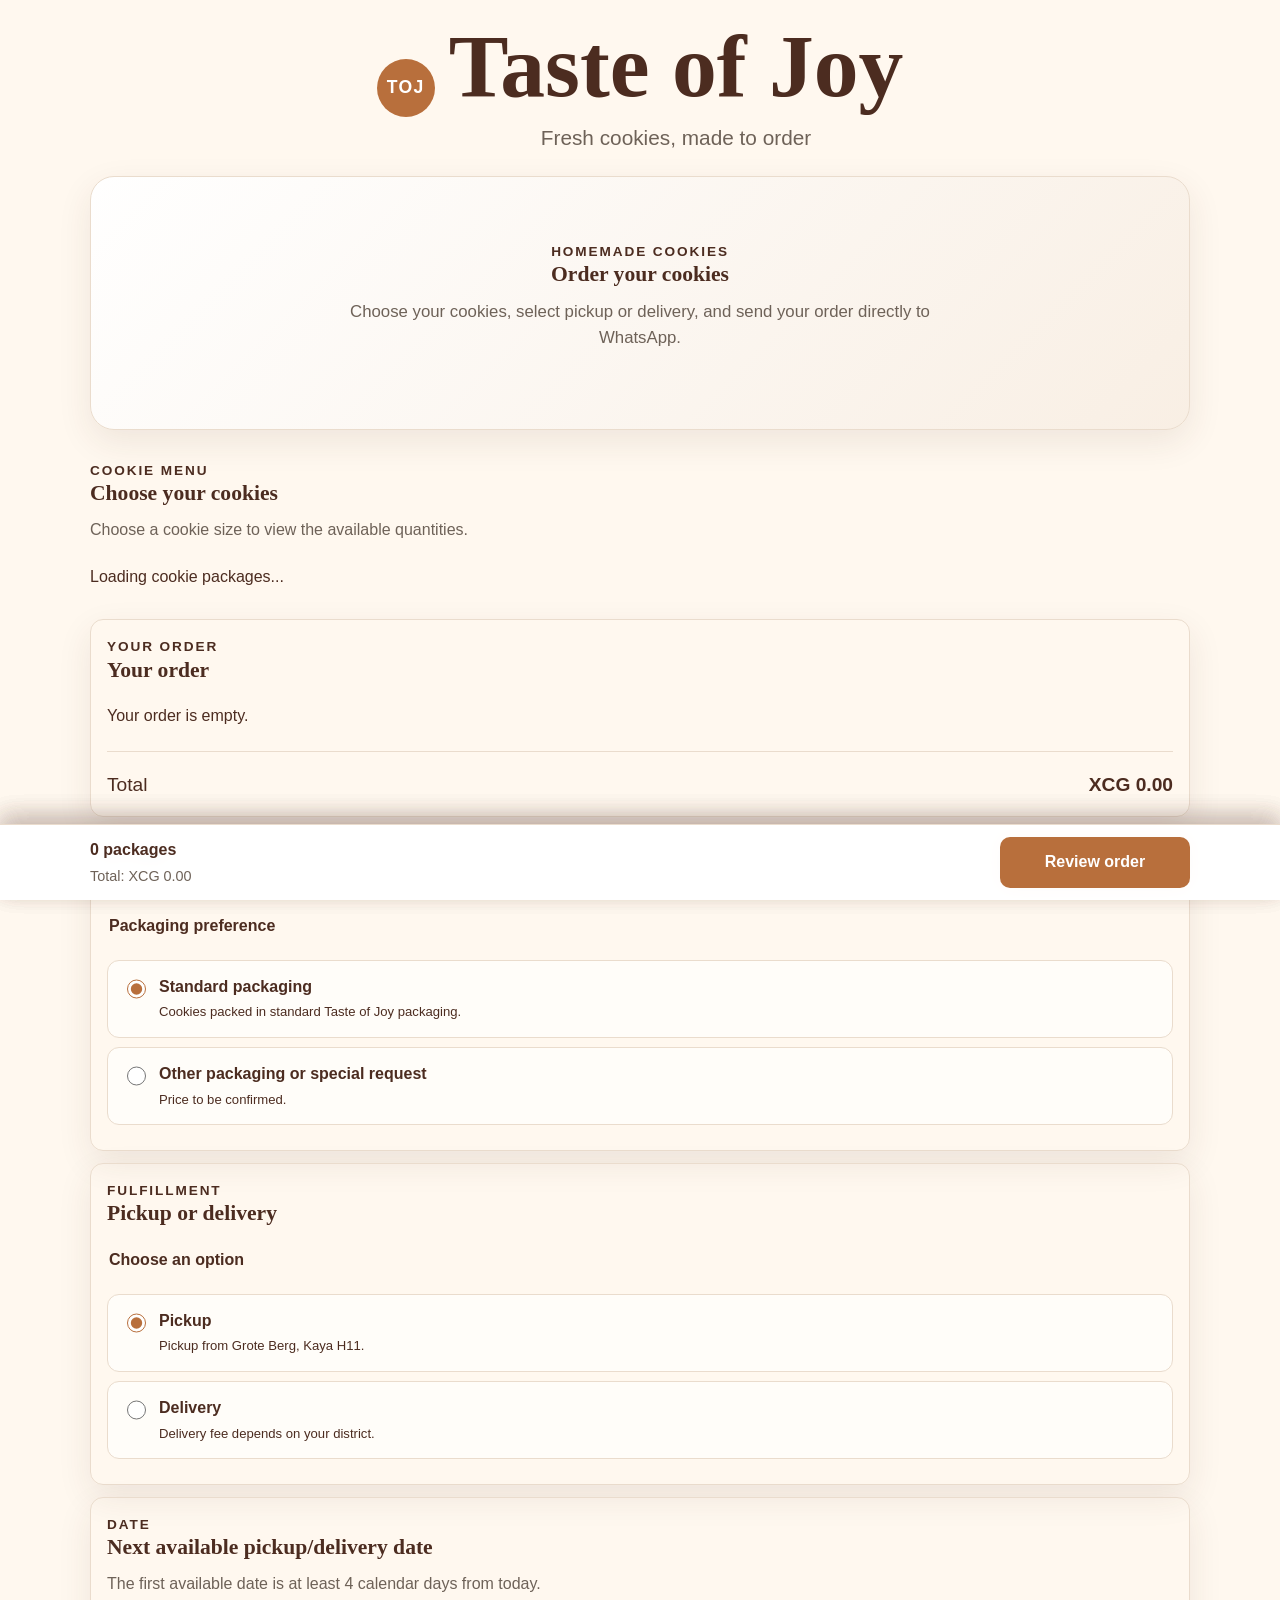
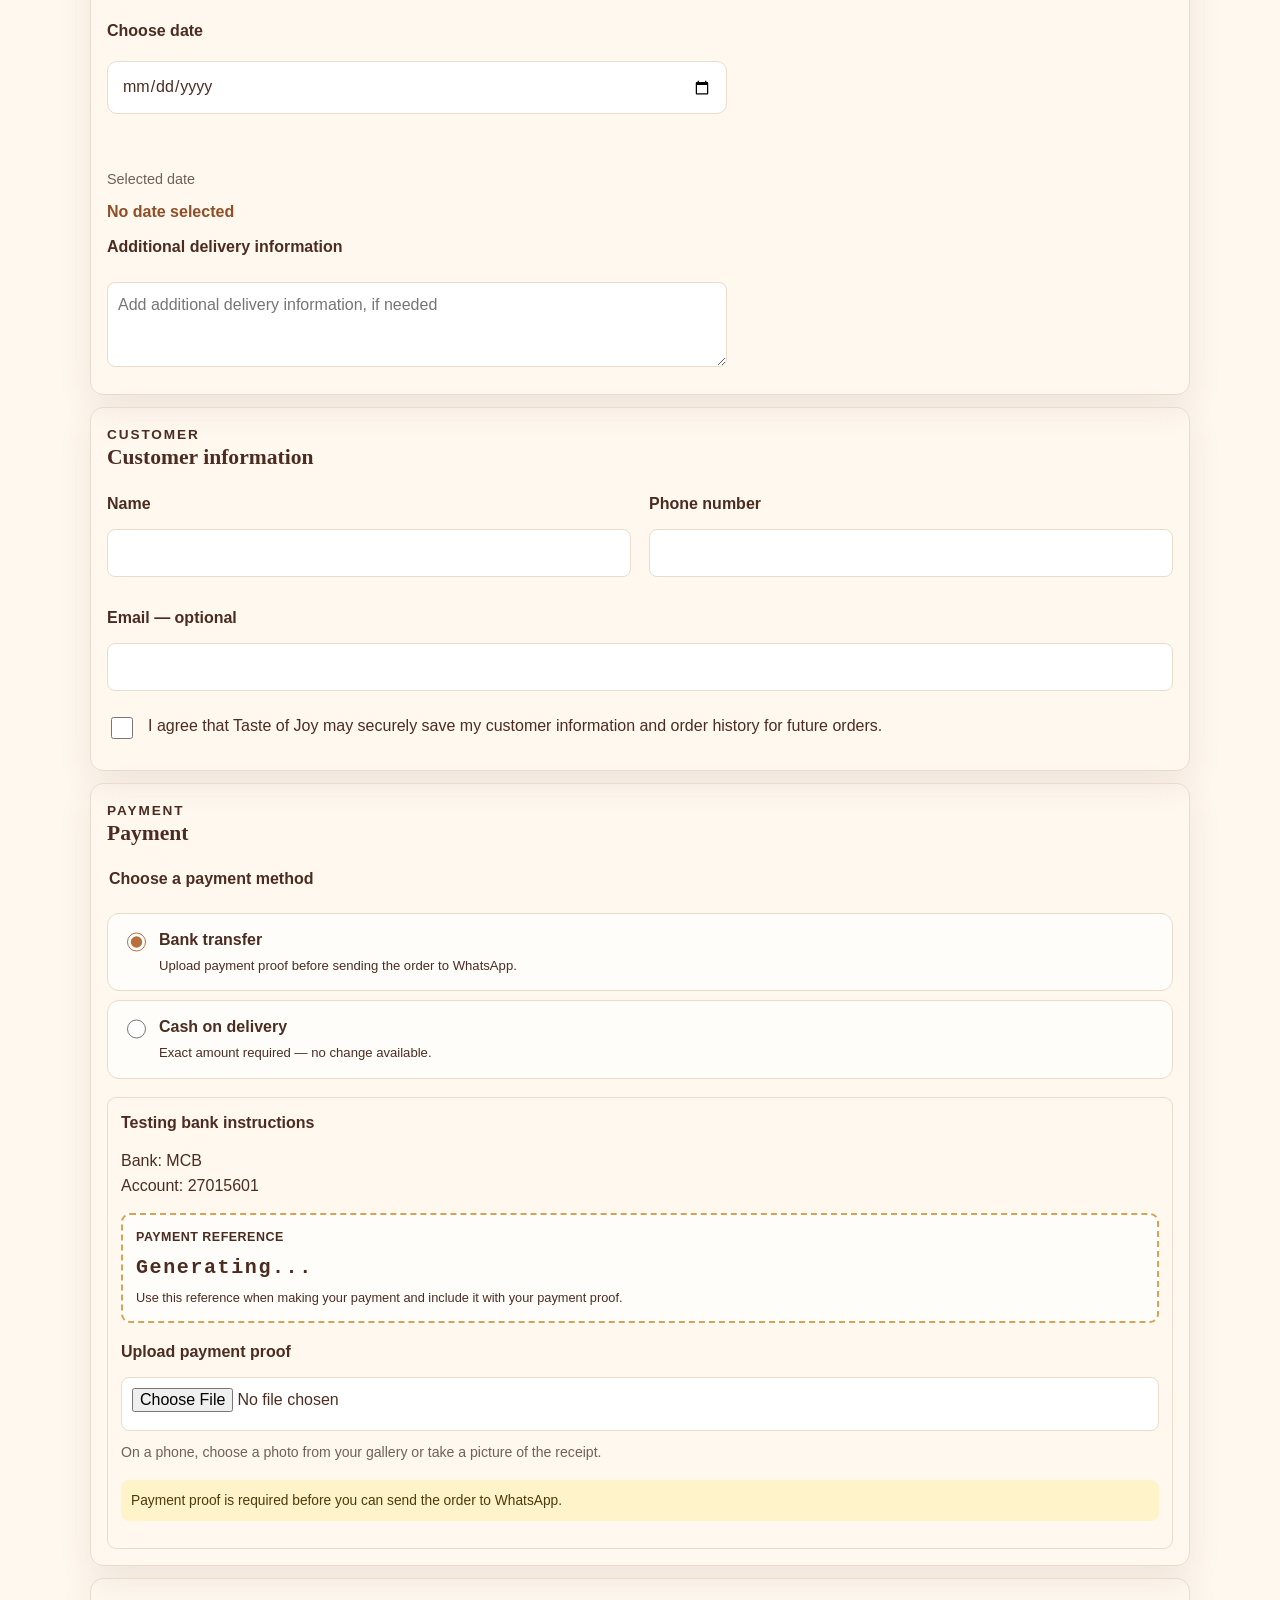
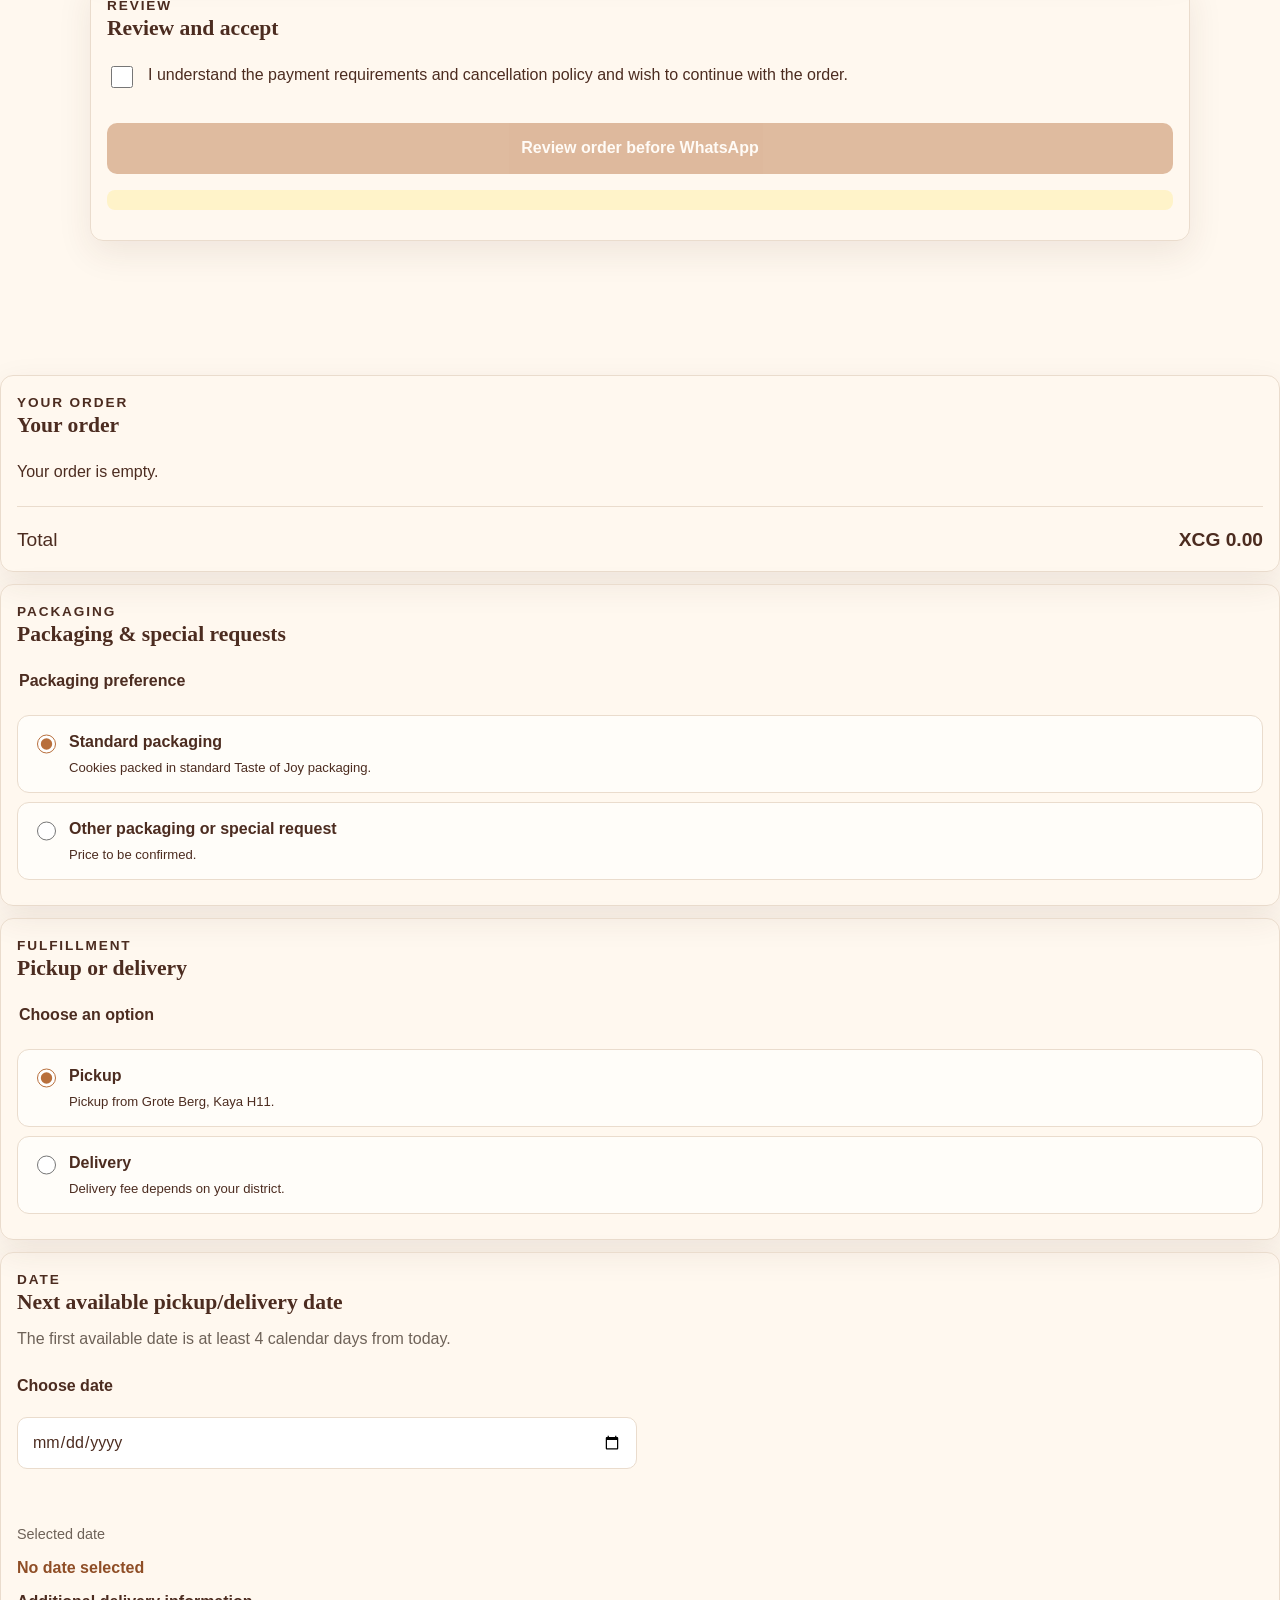
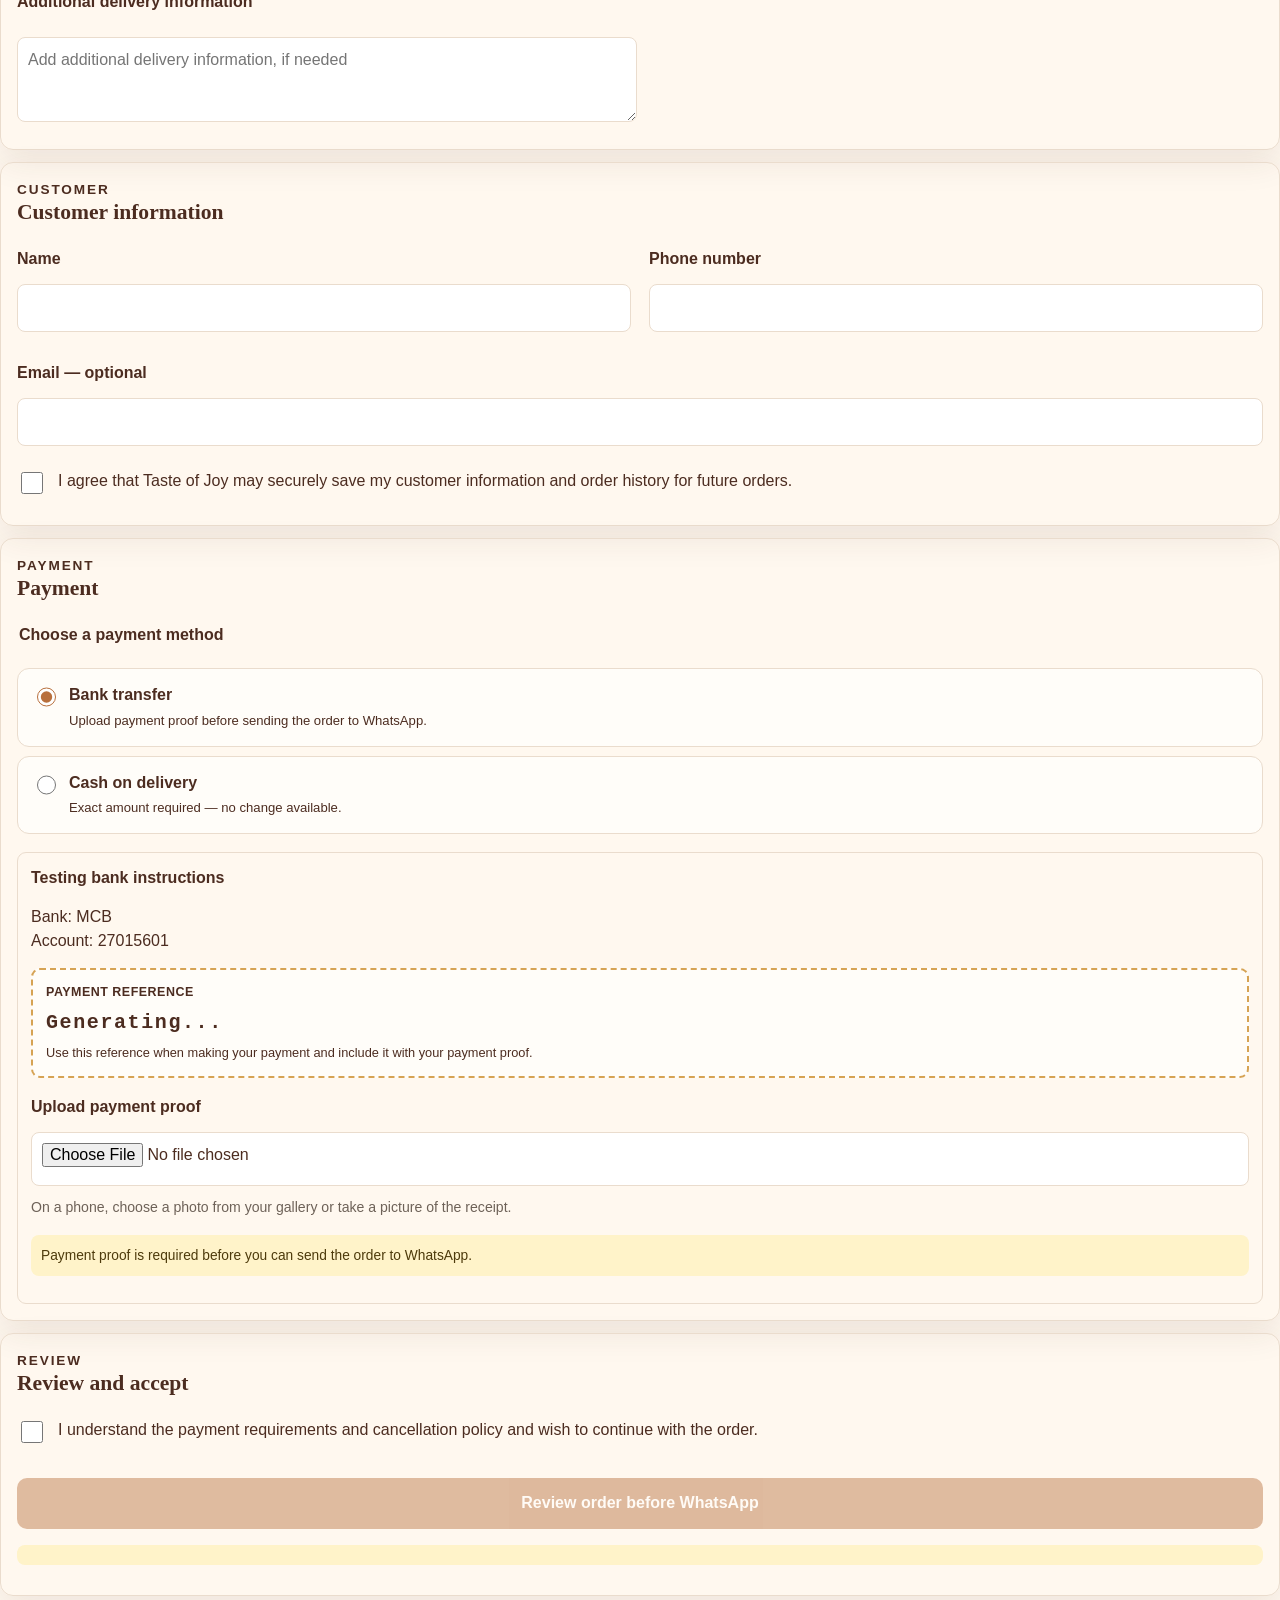
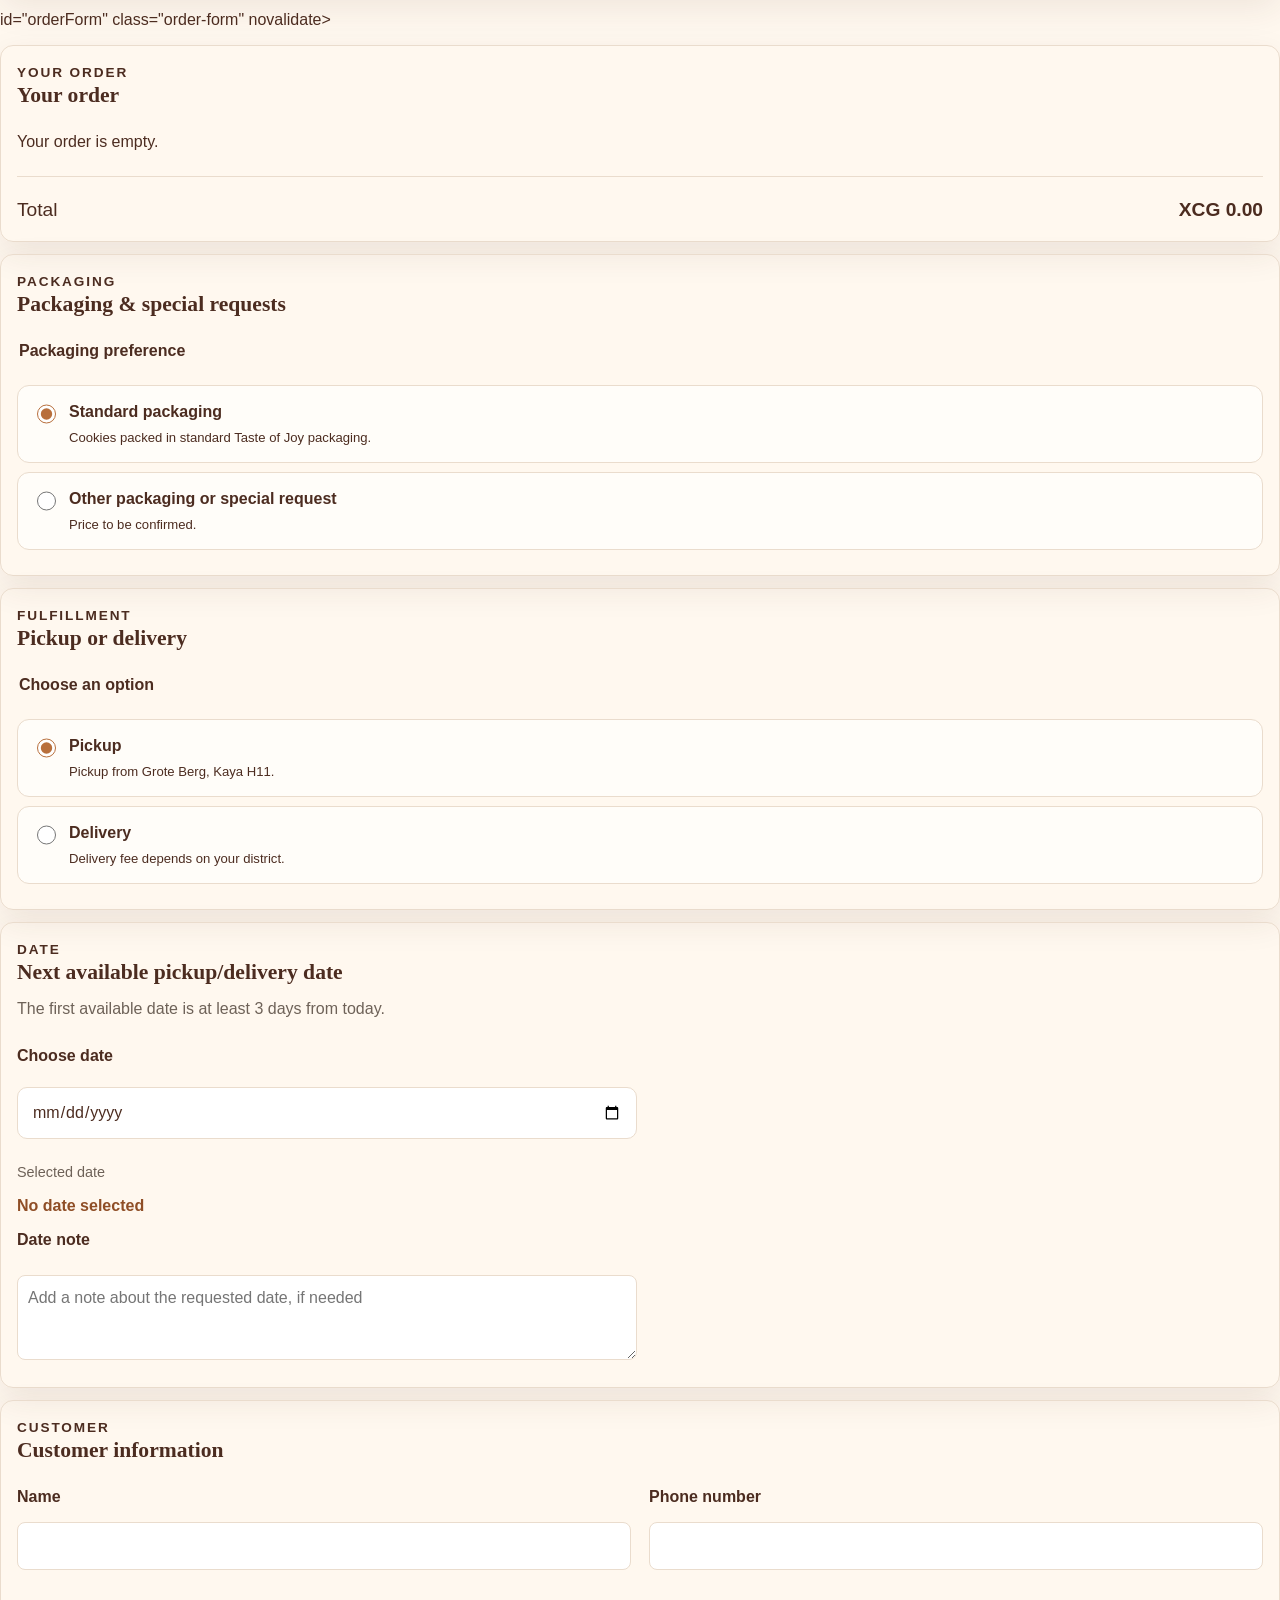
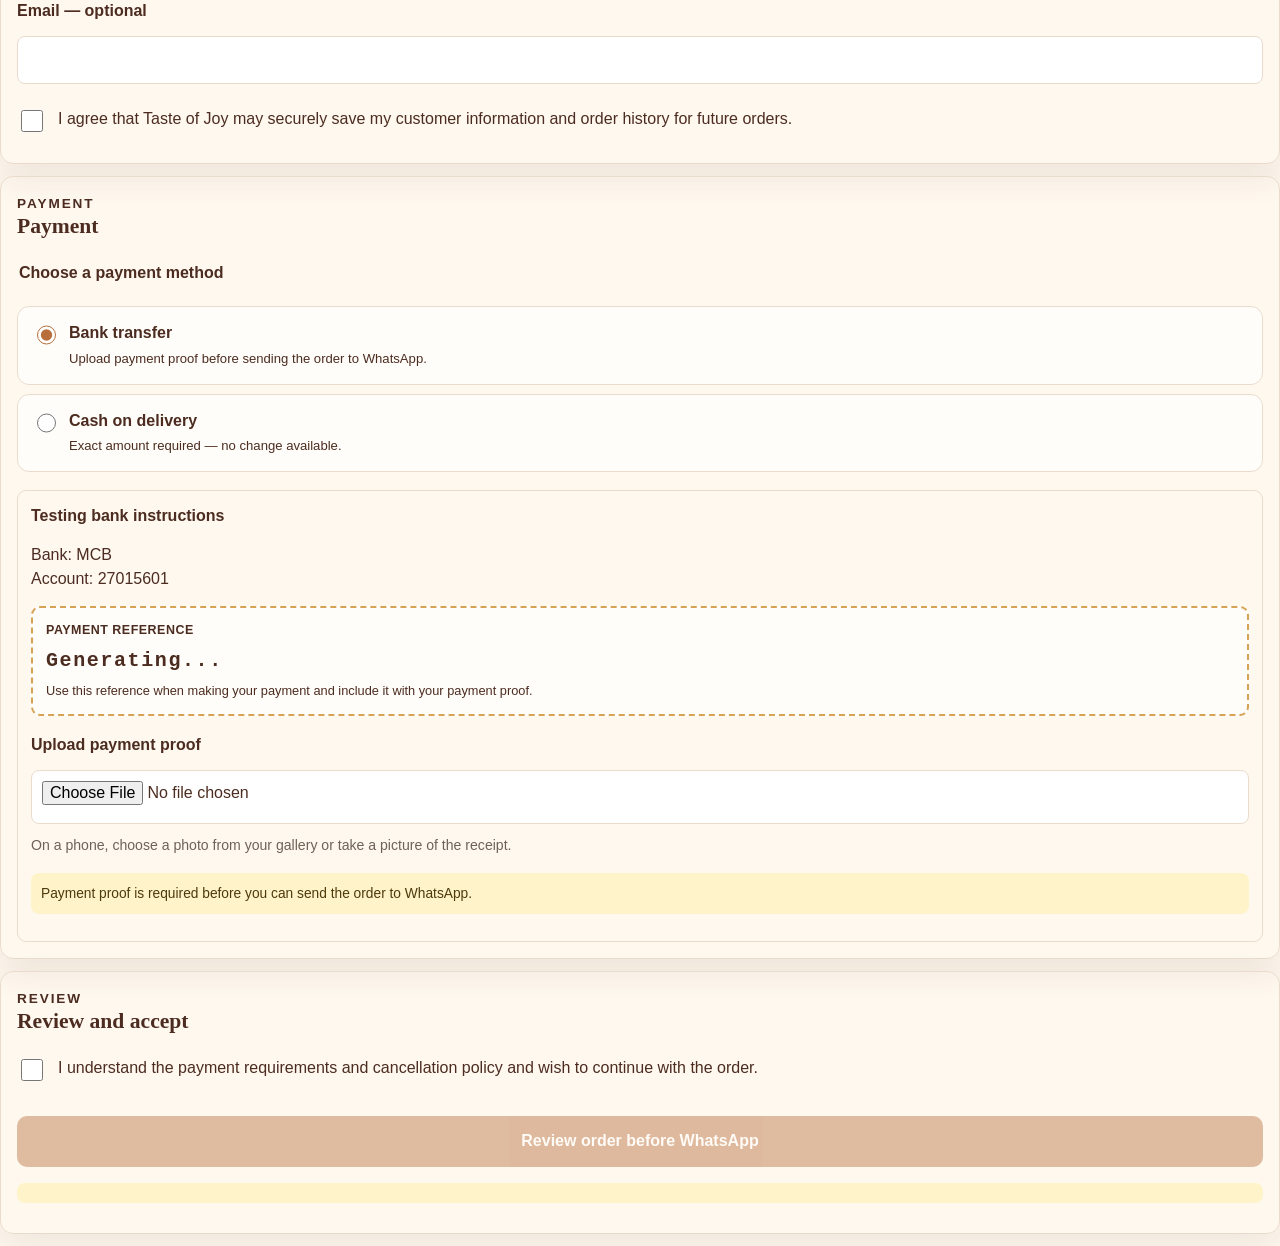
==== commit ed4e76be: "Update index.html" ====
--- a/index.html
+++ b/index.html
@@ -19,7 +19,7 @@
 
   <link
     rel="stylesheet"
-    href="styles.css">
+    href="./styles.css">
 </head>
 
 <body>
@@ -62,7 +62,11 @@
         </p>
       </div>
 
-      <div id="menu"></div>
+      <div id="menu">
+        <p class="muted">
+          Loading cookie packages...
+        </p>
+      </div>
     </section>
 
     <form
@@ -564,9 +568,17 @@
     </div>
   </section>
 
-  <script src="app.js"></script>
+  <script
+    src="./app.js"
+    defer>
+  </script>
 </body>
 </html>
+
+      <div id="menu"></div>
+    </section>
+
+    <form
       id="orderForm"
       class="order-form"
       novalidate>
@@ -748,7 +760,7 @@
           <h2>Next available pickup/delivery date</h2>
 
           <p>
-            The first available date is at least 3 days from today.
+            The first available date is at least 4 calendar days from today.
           </p>
         </div>
 
@@ -763,6 +775,11 @@
             type="date"
             required>
 
+          <p
+            id="dateMinimumMessage"
+            class="date-help">
+          </p>
+
           <p class="selected-date-label">
             Selected date
           </p>
@@ -772,13 +789,13 @@
           </strong>
 
           <label for="dateNote">
-            Date note
+            Additional delivery information
           </label>
 
           <textarea
             id="dateNote"
             name="dateNote"
-            placeholder="Add a note about the requested date, if needed"></textarea>
+            placeholder="Add additional delivery information, if needed"></textarea>
         </div>
       </section>
 
@@ -905,6 +922,502 @@
               </strong>
 
               <small>
+                Use this reference when making your payment
+                and include it with your payment proof.
+              </small>
+            </div>
+
+            <label for="proof">
+              Upload payment proof
+            </label>
+
+            <input
+              id="proof"
+              name="proof"
+              type="file"
+              accept="image/*,.pdf"
+              capture="environment">
+
+            <small>
+              On a phone, choose a photo from your gallery
+              or take a picture of the receipt.
+            </small>
+
+            <p
+              id="proofRequirementMessage"
+              class="notice">
+
+              Payment proof is required before you can send
+              the order to WhatsApp.
+            </p>
+          </div>
+        </div>
+
+        <div
+          id="cashNotice"
+          class="notice hidden">
+
+          Please have the exact amount ready.
+          Taste of Joy does not carry change.
+        </div>
+      </section>
+
+      <section class="section card">
+        <div class="section-heading">
+          <p class="eyebrow">Review</p>
+
+          <h2>Review and accept</h2>
+        </div>
+
+        <label class="checkbox-choice">
+          <input
+            id="acceptPolicy"
+            name="acceptPolicy"
+            type="checkbox"
+            required>
+
+          <span>
+            I understand the payment requirements and cancellation policy
+            and wish to continue with the order.
+          </span>
+        </label>
+
+        <button
+          id="submitOrder"
+          class="primary-button"
+          type="button"
+          disabled>
+
+          Review order before WhatsApp
+        </button>
+
+        <p
+          id="formMessage"
+          class="notice"
+          aria-live="polite"></p>
+      </section>
+    </form>
+  </main>
+
+  <div
+    id="stickyOrderBar"
+    class="sticky-order-bar">
+
+    <div class="sticky-order-info">
+      <strong id="stickyItems">
+        0 packages
+      </strong>
+
+      <span id="stickyTotal">
+        Total: XCG 0.00
+      </span>
+    </div>
+
+    <button
+      id="stickyReview"
+      class="primary-button"
+      type="button">
+
+      Review order
+    </button>
+  </div>
+
+  <div
+    id="confirmationBackdrop"
+    class="modal-backdrop hidden">
+  </div>
+
+  <section
+    id="confirmationModal"
+    class="modal hidden"
+    role="dialog"
+    aria-modal="true"
+    aria-labelledby="confirmTitle">
+
+    <button
+      id="confirmationClose"
+      class="modal-close"
+      type="button"
+      aria-label="Close confirmation window">
+
+      ×
+    </button>
+
+    <p class="eyebrow">Final check</p>
+
+    <h2 id="confirmTitle">
+      Confirm your order
+    </h2>
+
+    <p>
+      Please review your order before continuing to WhatsApp.
+    </p>
+
+    <div
+      id="confirmationSummary"
+      class="confirmation-summary">
+    </div>
+
+    <div class="modal-actions">
+      <button
+        id="editOrder"
+        class="secondary-button"
+        type="button">
+
+        Go back and edit
+      </button>
+
+      <button
+        id="confirmOrder"
+        class="primary-button"
+        type="button">
+
+        Confirm and continue to WhatsApp
+      </button>
+    </div>
+  </section>
+
+  <script src="app.js"></script>
+</body>
+</html>
+      id="orderForm"
+      class="order-form"
+      novalidate>
+
+      <section class="section card">
+        <div class="section-heading">
+          <p class="eyebrow">Your order</p>
+
+          <h2>Your order</h2>
+        </div>
+
+        <div id="cart">
+          <p class="muted">
+            Your order is empty.
+          </p>
+        </div>
+
+        <div class="total-row">
+          <span>Total</span>
+
+          <strong id="pageOrderTotal">
+            XCG 0.00
+          </strong>
+        </div>
+      </section>
+
+      <section class="section card">
+        <div class="section-heading">
+          <p class="eyebrow">Packaging</p>
+
+          <h2>Packaging &amp; special requests</h2>
+        </div>
+
+        <fieldset>
+          <legend>Packaging preference</legend>
+
+          <label class="choice">
+            <input
+              type="radio"
+              name="packaging"
+              value="standard"
+              checked>
+
+            <span>
+              <b>Standard packaging</b>
+
+              <small>
+                Cookies packed in standard Taste of Joy packaging.
+              </small>
+            </span>
+          </label>
+
+          <label class="choice">
+            <input
+              type="radio"
+              name="packaging"
+              value="other">
+
+            <span>
+              <b>Other packaging or special request</b>
+
+              <small>
+                Price to be confirmed.
+              </small>
+            </span>
+          </label>
+        </fieldset>
+
+        <div
+          id="specialRequest"
+          class="hidden field-block">
+
+          <label for="specialRequestText">
+            Describe your packaging or special request
+          </label>
+
+          <textarea
+            id="specialRequestText"
+            name="specialRequestText"
+            placeholder="Describe your packaging or special request"></textarea>
+        </div>
+      </section>
+
+      <section class="section card">
+        <div class="section-heading">
+          <p class="eyebrow">Fulfillment</p>
+
+          <h2>Pickup or delivery</h2>
+        </div>
+
+        <fieldset>
+          <legend>Choose an option</legend>
+
+          <label class="choice">
+            <input
+              type="radio"
+              name="fulfillment"
+              value="pickup"
+              checked>
+
+            <span>
+              <b>Pickup</b>
+
+              <small>
+                Pickup from Grote Berg, Kaya H11.
+              </small>
+            </span>
+          </label>
+
+          <label class="choice">
+            <input
+              type="radio"
+              name="fulfillment"
+              value="delivery">
+
+            <span>
+              <b>Delivery</b>
+
+              <small>
+                Delivery fee depends on your district.
+              </small>
+            </span>
+          </label>
+        </fieldset>
+
+        <div
+          id="deliveryFields"
+          class="hidden field-block">
+
+          <label for="district">
+            Delivery district
+          </label>
+
+          <select
+            id="district"
+            name="district">
+
+            <option value="">
+              Select a district
+            </option>
+
+            <option value="1">
+              District 1 — XCG 7.50
+            </option>
+
+            <option value="2">
+              District 2 — XCG 7.50
+            </option>
+
+            <option value="3">
+              District 3 — XCG 15.00
+            </option>
+          </select>
+
+          <label for="address">
+            Delivery address
+          </label>
+
+          <textarea
+            id="address"
+            name="address"
+            placeholder="Enter your delivery address"></textarea>
+
+          <label for="instructions">
+            Delivery instructions
+          </label>
+
+          <textarea
+            id="instructions"
+            name="instructions"
+            placeholder="Add delivery instructions, if needed"></textarea>
+        </div>
+      </section>
+
+      <section class="section card">
+        <div class="section-heading">
+          <p class="eyebrow">Date</p>
+
+          <h2>Next available pickup/delivery date</h2>
+
+          <p>
+            The first available date is at least 3 days from today.
+          </p>
+        </div>
+
+        <div class="date-box">
+          <label for="orderDate">
+            Choose date
+          </label>
+
+          <input
+            id="orderDate"
+            name="orderDate"
+            type="date"
+            required>
+
+          <p class="selected-date-label">
+            Selected date
+          </p>
+
+          <strong id="selectedDateWords">
+            No date selected
+          </strong>
+
+          <label for="dateNote">
+            Date note
+          </label>
+
+          <textarea
+            id="dateNote"
+            name="dateNote"
+            placeholder="Add a note about the requested date, if needed"></textarea>
+        </div>
+      </section>
+
+      <section class="section card">
+        <div class="section-heading">
+          <p class="eyebrow">Customer</p>
+
+          <h2>Customer information</h2>
+        </div>
+
+        <div class="form-grid">
+          <div>
+            <label for="customerName">
+              Name
+            </label>
+
+            <input
+              id="customerName"
+              name="customerName"
+              type="text"
+              autocomplete="name"
+              required>
+          </div>
+
+          <div>
+            <label for="phone">
+              Phone number
+            </label>
+
+            <input
+              id="phone"
+              name="phone"
+              type="tel"
+              inputmode="tel"
+              autocomplete="tel"
+              required>
+          </div>
+
+          <div class="full-width">
+            <label for="email">
+              Email — optional
+            </label>
+
+            <input
+              id="email"
+              name="email"
+              type="email"
+              inputmode="email"
+              autocomplete="email">
+          </div>
+        </div>
+
+        <label class="checkbox-choice">
+          <input
+            id="saveProfile"
+            name="saveProfile"
+            type="checkbox">
+
+          <span>
+            I agree that Taste of Joy may securely save my customer
+            information and order history for future orders.
+          </span>
+        </label>
+      </section>
+
+      <section class="section card">
+        <div class="section-heading">
+          <p class="eyebrow">Payment</p>
+
+          <h2>Payment</h2>
+        </div>
+
+        <fieldset>
+          <legend>Choose a payment method</legend>
+
+          <label class="choice">
+            <input
+              type="radio"
+              name="payment"
+              value="bank"
+              checked>
+
+            <span>
+              <b>Bank transfer</b>
+
+              <small>
+                Upload payment proof before sending the order to WhatsApp.
+              </small>
+            </span>
+          </label>
+
+          <label class="choice">
+            <input
+              type="radio"
+              name="payment"
+              value="cash">
+
+            <span>
+              <b>Cash on delivery</b>
+
+              <small>
+                Exact amount required — no change available.
+              </small>
+            </span>
+          </label>
+        </fieldset>
+
+        <div id="bankFields">
+          <div class="payment-box">
+            <p>
+              <b>Testing bank instructions</b>
+            </p>
+
+            <p>
+              Bank: MCB<br>
+              Account: 27015601
+            </p>
+
+            <div class="payment-reference-box">
+              <span>Payment reference</span>
+
+              <strong id="paymentReference">
+                Generating...
+              </strong>
+
+              <small>
                 Use this reference when making your payment and
                 include it with your payment proof.
               </small>
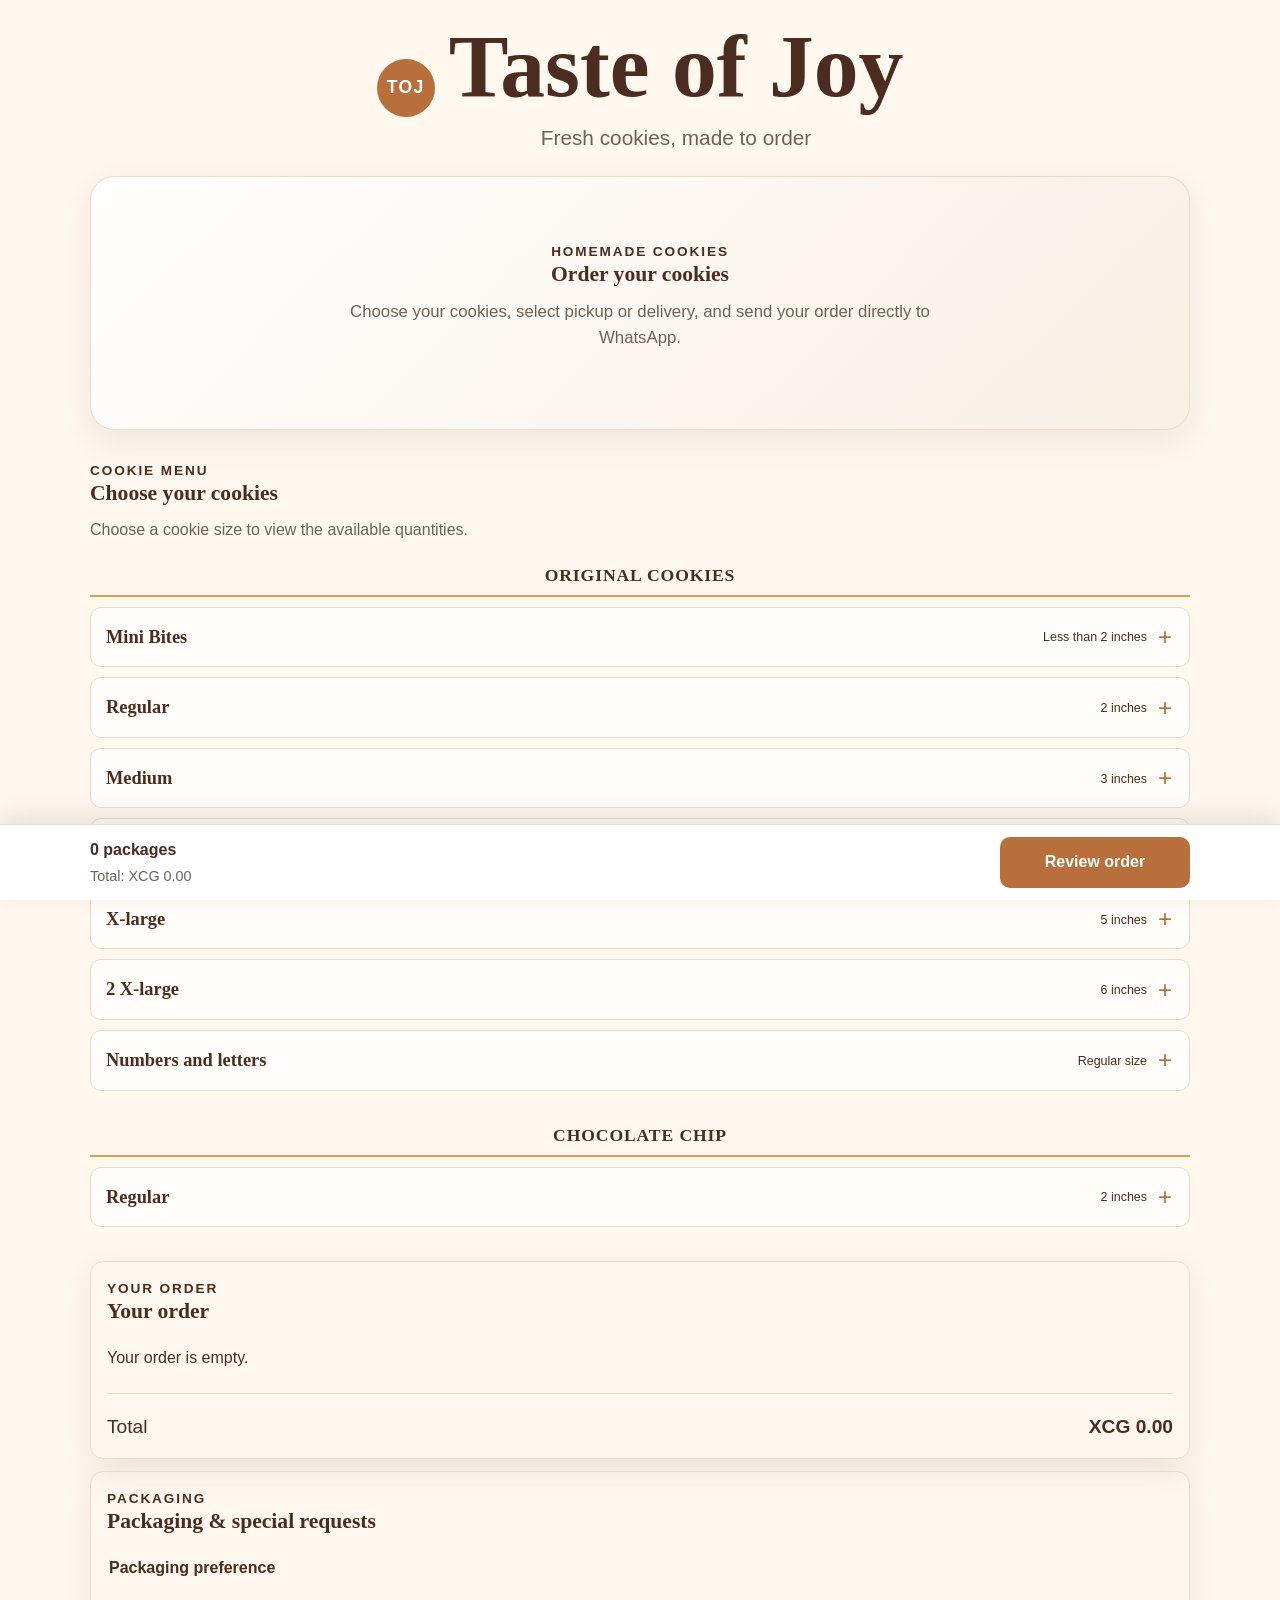
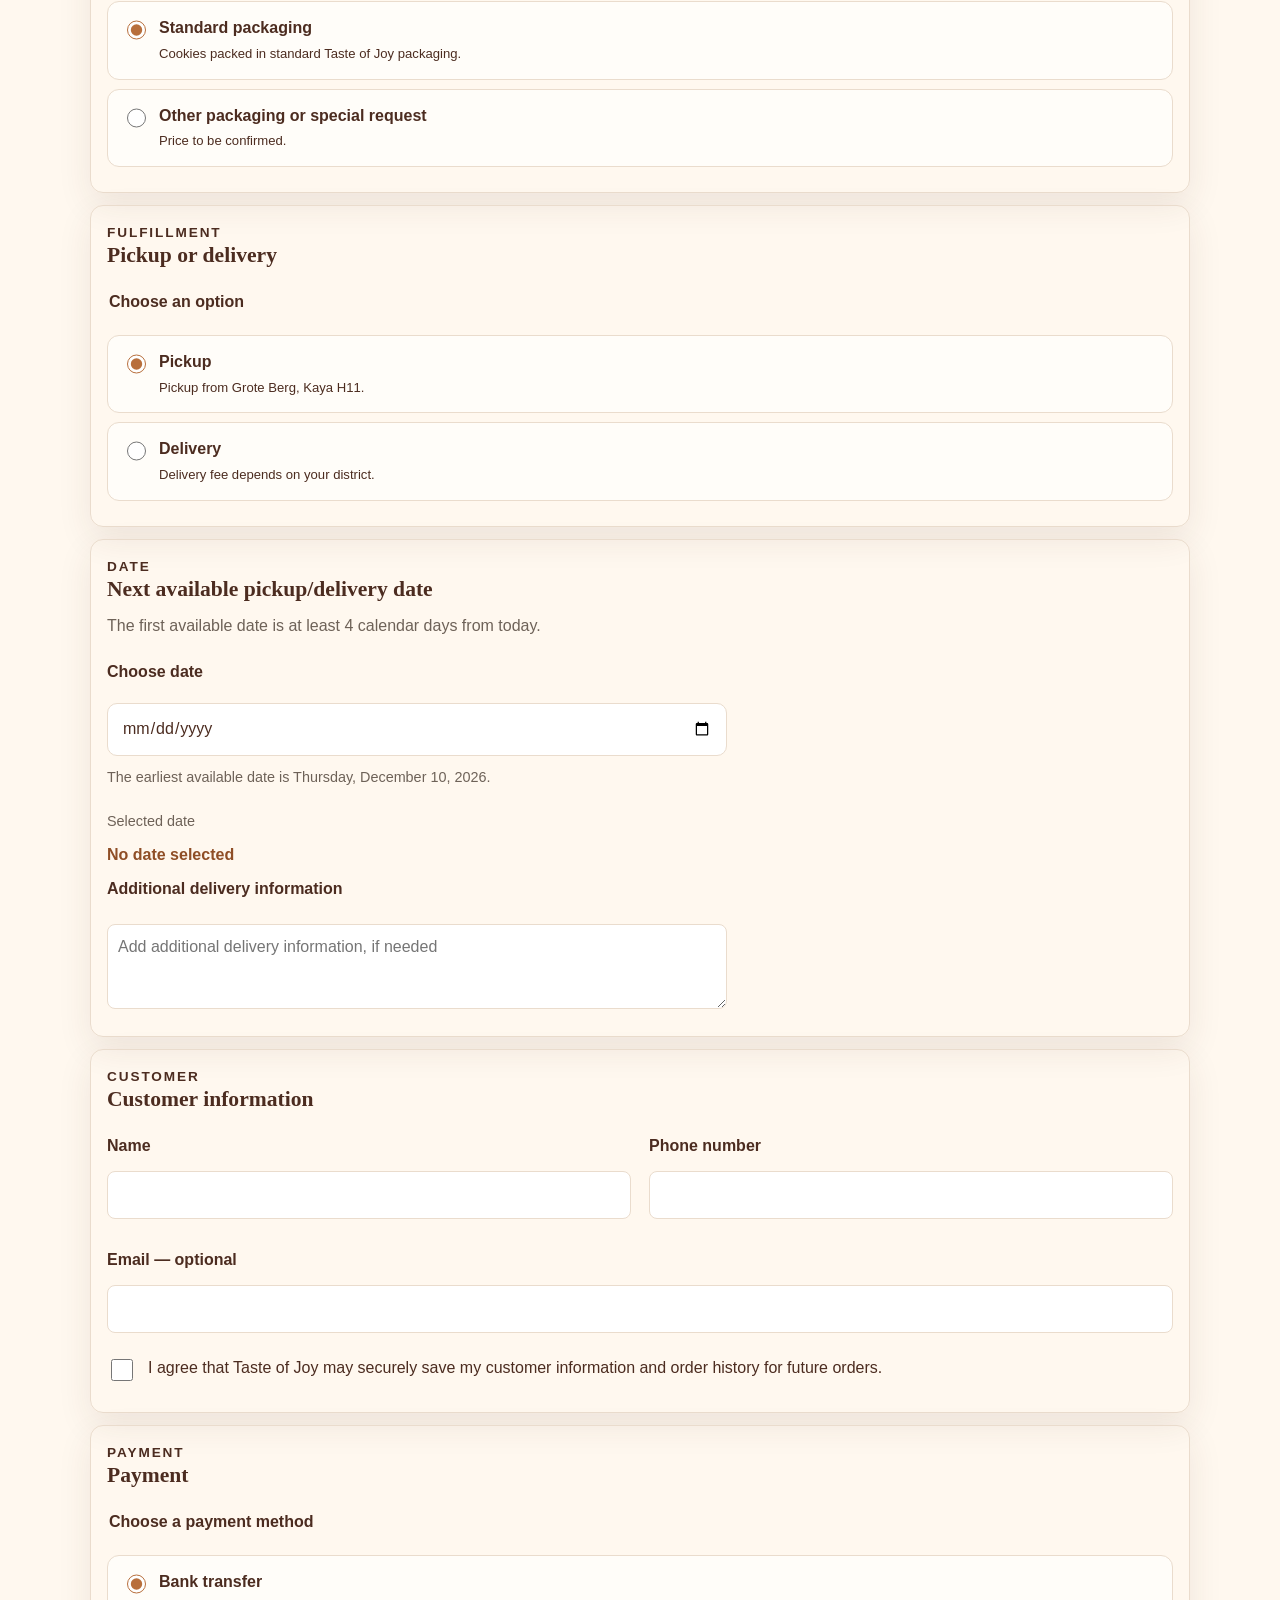
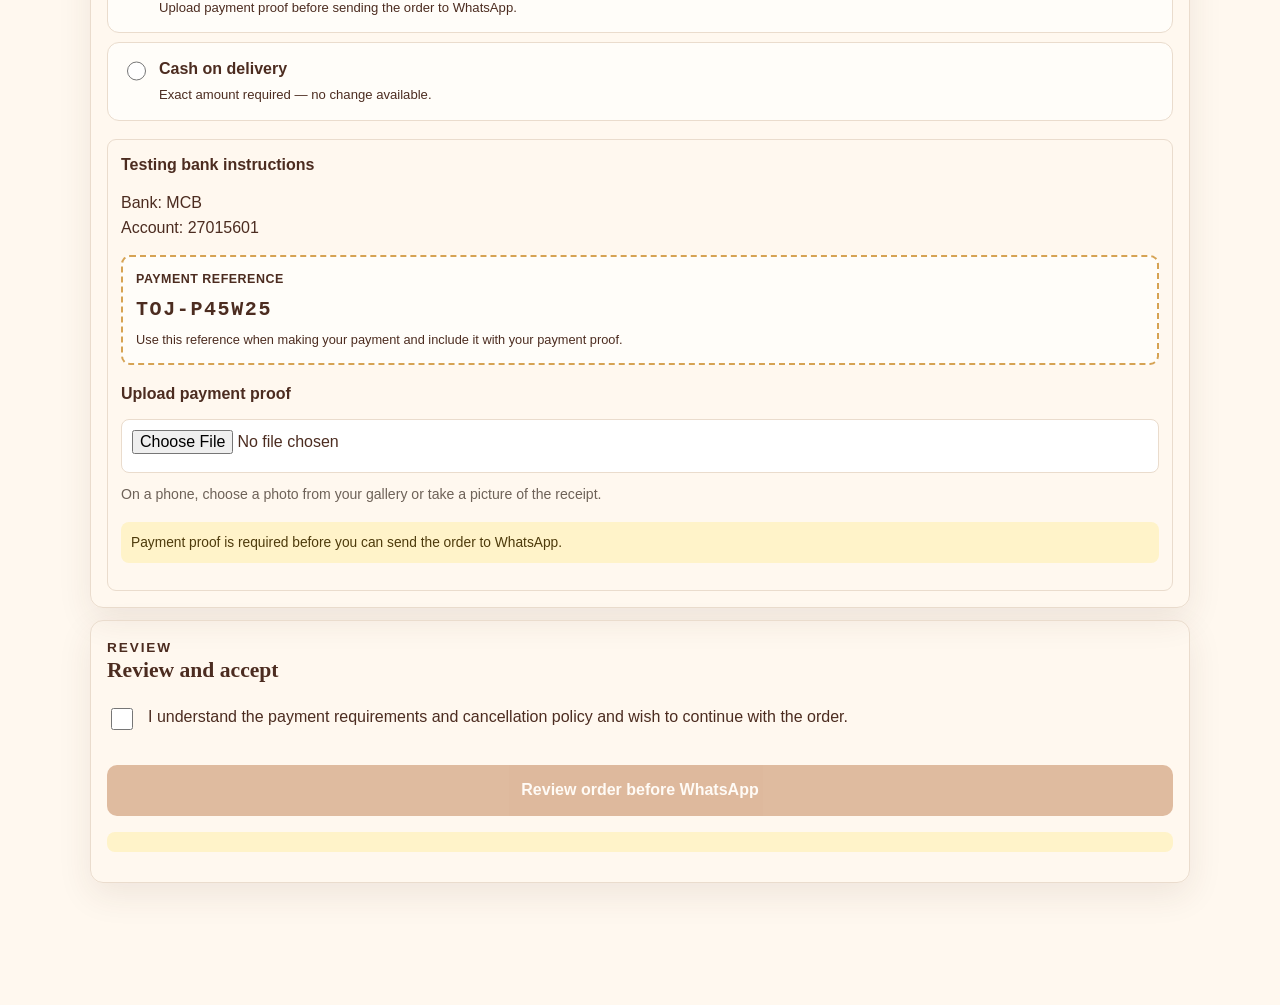
==== commit dba3b186: "Update index.html Fixing Menu items code" ====
--- a/index.html
+++ b/index.html
@@ -41,9 +41,13 @@
 
   <main>
     <section class="hero">
-      <p class="eyebrow">Homemade cookies</p>
-
-      <h2>Order your cookies</h2>
+      <p class="eyebrow">
+        Homemade cookies
+      </p>
+
+      <h2>
+        Order your cookies
+      </h2>
 
       <p>
         Choose your cookies, select pickup or delivery,
@@ -53,9 +57,13 @@
 
     <section class="section">
       <div class="section-heading">
-        <p class="eyebrow">Cookie menu</p>
-
-        <h2>Choose your cookies</h2>
+        <p class="eyebrow">
+          Cookie menu
+        </p>
+
+        <h2>
+          Choose your cookies
+        </h2>
 
         <p>
           Choose a cookie size to view the available quantities.
@@ -76,9 +84,13 @@
 
       <section class="section card">
         <div class="section-heading">
-          <p class="eyebrow">Your order</p>
-
-          <h2>Your order</h2>
+          <p class="eyebrow">
+            Your order
+          </p>
+
+          <h2>
+            Your order
+          </h2>
         </div>
 
         <div id="cart">
@@ -88,7 +100,9 @@
         </div>
 
         <div class="total-row">
-          <span>Total</span>
+          <span>
+            Total
+          </span>
 
           <strong id="pageOrderTotal">
             XCG 0.00
@@ -98,13 +112,19 @@
 
       <section class="section card">
         <div class="section-heading">
-          <p class="eyebrow">Packaging</p>
-
-          <h2>Packaging &amp; special requests</h2>
+          <p class="eyebrow">
+            Packaging
+          </p>
+
+          <h2>
+            Packaging &amp; special requests
+          </h2>
         </div>
 
         <fieldset>
-          <legend>Packaging preference</legend>
+          <legend>
+            Packaging preference
+          </legend>
 
           <label class="choice">
             <input
@@ -114,7 +134,9 @@
               checked>
 
             <span>
-              <b>Standard packaging</b>
+              <b>
+                Standard packaging
+              </b>
 
               <small>
                 Cookies packed in standard Taste of Joy packaging.
@@ -129,7 +151,9 @@
               value="other">
 
             <span>
-              <b>Other packaging or special request</b>
+              <b>
+                Other packaging or special request
+              </b>
 
               <small>
                 Price to be confirmed.
@@ -155,13 +179,19 @@
 
       <section class="section card">
         <div class="section-heading">
-          <p class="eyebrow">Fulfillment</p>
-
-          <h2>Pickup or delivery</h2>
+          <p class="eyebrow">
+            Fulfillment
+          </p>
+
+          <h2>
+            Pickup or delivery
+          </h2>
         </div>
 
         <fieldset>
-          <legend>Choose an option</legend>
+          <legend>
+            Choose an option
+          </legend>
 
           <label class="choice">
             <input
@@ -171,7 +201,9 @@
               checked>
 
             <span>
-              <b>Pickup</b>
+              <b>
+                Pickup
+              </b>
 
               <small>
                 Pickup from Grote Berg, Kaya H11.
@@ -186,7 +218,9 @@
               value="delivery">
 
             <span>
-              <b>Delivery</b>
+              <b>
+                Delivery
+              </b>
 
               <small>
                 Delivery fee depends on your district.
@@ -246,9 +280,13 @@
 
       <section class="section card">
         <div class="section-heading">
-          <p class="eyebrow">Date</p>
-
-          <h2>Next available pickup/delivery date</h2>
+          <p class="eyebrow">
+            Date
+          </p>
+
+          <h2>
+            Next available pickup/delivery date
+          </h2>
 
           <p>
             The first available date is at least 4 calendar days from today.
@@ -292,9 +330,13 @@
 
       <section class="section card">
         <div class="section-heading">
-          <p class="eyebrow">Customer</p>
-
-          <h2>Customer information</h2>
+          <p class="eyebrow">
+            Customer
+          </p>
+
+          <h2>
+            Customer information
+          </h2>
         </div>
 
         <div class="form-grid">
@@ -354,13 +396,19 @@
 
       <section class="section card">
         <div class="section-heading">
-          <p class="eyebrow">Payment</p>
-
-          <h2>Payment</h2>
+          <p class="eyebrow">
+            Payment
+          </p>
+
+          <h2>
+            Payment
+          </h2>
         </div>
 
         <fieldset>
-          <legend>Choose a payment method</legend>
+          <legend>
+            Choose a payment method
+          </legend>
 
           <label class="choice">
             <input
@@ -370,7 +418,9 @@
               checked>
 
             <span>
-              <b>Bank transfer</b>
+              <b>
+                Bank transfer
+              </b>
 
               <small>
                 Upload payment proof before sending the order to WhatsApp.
@@ -385,7 +435,9 @@
               value="cash">
 
             <span>
-              <b>Cash on delivery</b>
+              <b>
+                Cash on delivery
+              </b>
 
               <small>
                 Exact amount required — no change available.
@@ -397,7 +449,9 @@
         <div id="bankFields">
           <div class="payment-box">
             <p>
-              <b>Testing bank instructions</b>
+              <b>
+                Testing bank instructions
+              </b>
             </p>
 
             <p>
@@ -406,7 +460,9 @@
             </p>
 
             <div class="payment-reference-box">
-              <span>Payment reference</span>
+              <span>
+                Payment reference
+              </span>
 
               <strong id="paymentReference">
                 Generating...
@@ -455,9 +511,13 @@
 
       <section class="section card">
         <div class="section-heading">
-          <p class="eyebrow">Review</p>
-
-          <h2>Review and accept</h2>
+          <p class="eyebrow">
+            Review
+          </p>
+
+          <h2>
+            Review and accept
+          </h2>
         </div>
 
         <label class="checkbox-choice">
@@ -534,7 +594,9 @@
       ×
     </button>
 
-    <p class="eyebrow">Final check</p>
+    <p class="eyebrow">
+      Final check
+    </p>
 
     <h2 id="confirmTitle">
       Confirm your order
@@ -574,1007 +636,3 @@
   </script>
 </body>
 </html>
-
-      <div id="menu"></div>
-    </section>
-
-    <form
-      id="orderForm"
-      class="order-form"
-      novalidate>
-
-      <section class="section card">
-        <div class="section-heading">
-          <p class="eyebrow">Your order</p>
-
-          <h2>Your order</h2>
-        </div>
-
-        <div id="cart">
-          <p class="muted">
-            Your order is empty.
-          </p>
-        </div>
-
-        <div class="total-row">
-          <span>Total</span>
-
-          <strong id="pageOrderTotal">
-            XCG 0.00
-          </strong>
-        </div>
-      </section>
-
-      <section class="section card">
-        <div class="section-heading">
-          <p class="eyebrow">Packaging</p>
-
-          <h2>Packaging &amp; special requests</h2>
-        </div>
-
-        <fieldset>
-          <legend>Packaging preference</legend>
-
-          <label class="choice">
-            <input
-              type="radio"
-              name="packaging"
-              value="standard"
-              checked>
-
-            <span>
-              <b>Standard packaging</b>
-
-              <small>
-                Cookies packed in standard Taste of Joy packaging.
-              </small>
-            </span>
-          </label>
-
-          <label class="choice">
-            <input
-              type="radio"
-              name="packaging"
-              value="other">
-
-            <span>
-              <b>Other packaging or special request</b>
-
-              <small>
-                Price to be confirmed.
-              </small>
-            </span>
-          </label>
-        </fieldset>
-
-        <div
-          id="specialRequest"
-          class="hidden field-block">
-
-          <label for="specialRequestText">
-            Describe your packaging or special request
-          </label>
-
-          <textarea
-            id="specialRequestText"
-            name="specialRequestText"
-            placeholder="Describe your packaging or special request"></textarea>
-        </div>
-      </section>
-
-      <section class="section card">
-        <div class="section-heading">
-          <p class="eyebrow">Fulfillment</p>
-
-          <h2>Pickup or delivery</h2>
-        </div>
-
-        <fieldset>
-          <legend>Choose an option</legend>
-
-          <label class="choice">
-            <input
-              type="radio"
-              name="fulfillment"
-              value="pickup"
-              checked>
-
-            <span>
-              <b>Pickup</b>
-
-              <small>
-                Pickup from Grote Berg, Kaya H11.
-              </small>
-            </span>
-          </label>
-
-          <label class="choice">
-            <input
-              type="radio"
-              name="fulfillment"
-              value="delivery">
-
-            <span>
-              <b>Delivery</b>
-
-              <small>
-                Delivery fee depends on your district.
-              </small>
-            </span>
-          </label>
-        </fieldset>
-
-        <div
-          id="deliveryFields"
-          class="hidden field-block">
-
-          <label for="district">
-            Delivery district
-          </label>
-
-          <select
-            id="district"
-            name="district">
-
-            <option value="">
-              Select a district
-            </option>
-
-            <option value="1">
-              District 1 — XCG 7.50
-            </option>
-
-            <option value="2">
-              District 2 — XCG 7.50
-            </option>
-
-            <option value="3">
-              District 3 — XCG 15.00
-            </option>
-          </select>
-
-          <label for="address">
-            Delivery address
-          </label>
-
-          <textarea
-            id="address"
-            name="address"
-            placeholder="Enter your delivery address"></textarea>
-
-          <label for="instructions">
-            Delivery instructions
-          </label>
-
-          <textarea
-            id="instructions"
-            name="instructions"
-            placeholder="Add delivery instructions, if needed"></textarea>
-        </div>
-      </section>
-
-      <section class="section card">
-        <div class="section-heading">
-          <p class="eyebrow">Date</p>
-
-          <h2>Next available pickup/delivery date</h2>
-
-          <p>
-            The first available date is at least 4 calendar days from today.
-          </p>
-        </div>
-
-        <div class="date-box">
-          <label for="orderDate">
-            Choose date
-          </label>
-
-          <input
-            id="orderDate"
-            name="orderDate"
-            type="date"
-            required>
-
-          <p
-            id="dateMinimumMessage"
-            class="date-help">
-          </p>
-
-          <p class="selected-date-label">
-            Selected date
-          </p>
-
-          <strong id="selectedDateWords">
-            No date selected
-          </strong>
-
-          <label for="dateNote">
-            Additional delivery information
-          </label>
-
-          <textarea
-            id="dateNote"
-            name="dateNote"
-            placeholder="Add additional delivery information, if needed"></textarea>
-        </div>
-      </section>
-
-      <section class="section card">
-        <div class="section-heading">
-          <p class="eyebrow">Customer</p>
-
-          <h2>Customer information</h2>
-        </div>
-
-        <div class="form-grid">
-          <div>
-            <label for="customerName">
-              Name
-            </label>
-
-            <input
-              id="customerName"
-              name="customerName"
-              type="text"
-              autocomplete="name"
-              required>
-          </div>
-
-          <div>
-            <label for="phone">
-              Phone number
-            </label>
-
-            <input
-              id="phone"
-              name="phone"
-              type="tel"
-              inputmode="tel"
-              autocomplete="tel"
-              required>
-          </div>
-
-          <div class="full-width">
-            <label for="email">
-              Email — optional
-            </label>
-
-            <input
-              id="email"
-              name="email"
-              type="email"
-              inputmode="email"
-              autocomplete="email">
-          </div>
-        </div>
-
-        <label class="checkbox-choice">
-          <input
-            id="saveProfile"
-            name="saveProfile"
-            type="checkbox">
-
-          <span>
-            I agree that Taste of Joy may securely save my customer
-            information and order history for future orders.
-          </span>
-        </label>
-      </section>
-
-      <section class="section card">
-        <div class="section-heading">
-          <p class="eyebrow">Payment</p>
-
-          <h2>Payment</h2>
-        </div>
-
-        <fieldset>
-          <legend>Choose a payment method</legend>
-
-          <label class="choice">
-            <input
-              type="radio"
-              name="payment"
-              value="bank"
-              checked>
-
-            <span>
-              <b>Bank transfer</b>
-
-              <small>
-                Upload payment proof before sending the order to WhatsApp.
-              </small>
-            </span>
-          </label>
-
-          <label class="choice">
-            <input
-              type="radio"
-              name="payment"
-              value="cash">
-
-            <span>
-              <b>Cash on delivery</b>
-
-              <small>
-                Exact amount required — no change available.
-              </small>
-            </span>
-          </label>
-        </fieldset>
-
-        <div id="bankFields">
-          <div class="payment-box">
-            <p>
-              <b>Testing bank instructions</b>
-            </p>
-
-            <p>
-              Bank: MCB<br>
-              Account: 27015601
-            </p>
-
-            <div class="payment-reference-box">
-              <span>Payment reference</span>
-
-              <strong id="paymentReference">
-                Generating...
-              </strong>
-
-              <small>
-                Use this reference when making your payment
-                and include it with your payment proof.
-              </small>
-            </div>
-
-            <label for="proof">
-              Upload payment proof
-            </label>
-
-            <input
-              id="proof"
-              name="proof"
-              type="file"
-              accept="image/*,.pdf"
-              capture="environment">
-
-            <small>
-              On a phone, choose a photo from your gallery
-              or take a picture of the receipt.
-            </small>
-
-            <p
-              id="proofRequirementMessage"
-              class="notice">
-
-              Payment proof is required before you can send
-              the order to WhatsApp.
-            </p>
-          </div>
-        </div>
-
-        <div
-          id="cashNotice"
-          class="notice hidden">
-
-          Please have the exact amount ready.
-          Taste of Joy does not carry change.
-        </div>
-      </section>
-
-      <section class="section card">
-        <div class="section-heading">
-          <p class="eyebrow">Review</p>
-
-          <h2>Review and accept</h2>
-        </div>
-
-        <label class="checkbox-choice">
-          <input
-            id="acceptPolicy"
-            name="acceptPolicy"
-            type="checkbox"
-            required>
-
-          <span>
-            I understand the payment requirements and cancellation policy
-            and wish to continue with the order.
-          </span>
-        </label>
-
-        <button
-          id="submitOrder"
-          class="primary-button"
-          type="button"
-          disabled>
-
-          Review order before WhatsApp
-        </button>
-
-        <p
-          id="formMessage"
-          class="notice"
-          aria-live="polite"></p>
-      </section>
-    </form>
-  </main>
-
-  <div
-    id="stickyOrderBar"
-    class="sticky-order-bar">
-
-    <div class="sticky-order-info">
-      <strong id="stickyItems">
-        0 packages
-      </strong>
-
-      <span id="stickyTotal">
-        Total: XCG 0.00
-      </span>
-    </div>
-
-    <button
-      id="stickyReview"
-      class="primary-button"
-      type="button">
-
-      Review order
-    </button>
-  </div>
-
-  <div
-    id="confirmationBackdrop"
-    class="modal-backdrop hidden">
-  </div>
-
-  <section
-    id="confirmationModal"
-    class="modal hidden"
-    role="dialog"
-    aria-modal="true"
-    aria-labelledby="confirmTitle">
-
-    <button
-      id="confirmationClose"
-      class="modal-close"
-      type="button"
-      aria-label="Close confirmation window">
-
-      ×
-    </button>
-
-    <p class="eyebrow">Final check</p>
-
-    <h2 id="confirmTitle">
-      Confirm your order
-    </h2>
-
-    <p>
-      Please review your order before continuing to WhatsApp.
-    </p>
-
-    <div
-      id="confirmationSummary"
-      class="confirmation-summary">
-    </div>
-
-    <div class="modal-actions">
-      <button
-        id="editOrder"
-        class="secondary-button"
-        type="button">
-
-        Go back and edit
-      </button>
-
-      <button
-        id="confirmOrder"
-        class="primary-button"
-        type="button">
-
-        Confirm and continue to WhatsApp
-      </button>
-    </div>
-  </section>
-
-  <script src="app.js"></script>
-</body>
-</html>
-      id="orderForm"
-      class="order-form"
-      novalidate>
-
-      <section class="section card">
-        <div class="section-heading">
-          <p class="eyebrow">Your order</p>
-
-          <h2>Your order</h2>
-        </div>
-
-        <div id="cart">
-          <p class="muted">
-            Your order is empty.
-          </p>
-        </div>
-
-        <div class="total-row">
-          <span>Total</span>
-
-          <strong id="pageOrderTotal">
-            XCG 0.00
-          </strong>
-        </div>
-      </section>
-
-      <section class="section card">
-        <div class="section-heading">
-          <p class="eyebrow">Packaging</p>
-
-          <h2>Packaging &amp; special requests</h2>
-        </div>
-
-        <fieldset>
-          <legend>Packaging preference</legend>
-
-          <label class="choice">
-            <input
-              type="radio"
-              name="packaging"
-              value="standard"
-              checked>
-
-            <span>
-              <b>Standard packaging</b>
-
-              <small>
-                Cookies packed in standard Taste of Joy packaging.
-              </small>
-            </span>
-          </label>
-
-          <label class="choice">
-            <input
-              type="radio"
-              name="packaging"
-              value="other">
-
-            <span>
-              <b>Other packaging or special request</b>
-
-              <small>
-                Price to be confirmed.
-              </small>
-            </span>
-          </label>
-        </fieldset>
-
-        <div
-          id="specialRequest"
-          class="hidden field-block">
-
-          <label for="specialRequestText">
-            Describe your packaging or special request
-          </label>
-
-          <textarea
-            id="specialRequestText"
-            name="specialRequestText"
-            placeholder="Describe your packaging or special request"></textarea>
-        </div>
-      </section>
-
-      <section class="section card">
-        <div class="section-heading">
-          <p class="eyebrow">Fulfillment</p>
-
-          <h2>Pickup or delivery</h2>
-        </div>
-
-        <fieldset>
-          <legend>Choose an option</legend>
-
-          <label class="choice">
-            <input
-              type="radio"
-              name="fulfillment"
-              value="pickup"
-              checked>
-
-            <span>
-              <b>Pickup</b>
-
-              <small>
-                Pickup from Grote Berg, Kaya H11.
-              </small>
-            </span>
-          </label>
-
-          <label class="choice">
-            <input
-              type="radio"
-              name="fulfillment"
-              value="delivery">
-
-            <span>
-              <b>Delivery</b>
-
-              <small>
-                Delivery fee depends on your district.
-              </small>
-            </span>
-          </label>
-        </fieldset>
-
-        <div
-          id="deliveryFields"
-          class="hidden field-block">
-
-          <label for="district">
-            Delivery district
-          </label>
-
-          <select
-            id="district"
-            name="district">
-
-            <option value="">
-              Select a district
-            </option>
-
-            <option value="1">
-              District 1 — XCG 7.50
-            </option>
-
-            <option value="2">
-              District 2 — XCG 7.50
-            </option>
-
-            <option value="3">
-              District 3 — XCG 15.00
-            </option>
-          </select>
-
-          <label for="address">
-            Delivery address
-          </label>
-
-          <textarea
-            id="address"
-            name="address"
-            placeholder="Enter your delivery address"></textarea>
-
-          <label for="instructions">
-            Delivery instructions
-          </label>
-
-          <textarea
-            id="instructions"
-            name="instructions"
-            placeholder="Add delivery instructions, if needed"></textarea>
-        </div>
-      </section>
-
-      <section class="section card">
-        <div class="section-heading">
-          <p class="eyebrow">Date</p>
-
-          <h2>Next available pickup/delivery date</h2>
-
-          <p>
-            The first available date is at least 3 days from today.
-          </p>
-        </div>
-
-        <div class="date-box">
-          <label for="orderDate">
-            Choose date
-          </label>
-
-          <input
-            id="orderDate"
-            name="orderDate"
-            type="date"
-            required>
-
-          <p class="selected-date-label">
-            Selected date
-          </p>
-
-          <strong id="selectedDateWords">
-            No date selected
-          </strong>
-
-          <label for="dateNote">
-            Date note
-          </label>
-
-          <textarea
-            id="dateNote"
-            name="dateNote"
-            placeholder="Add a note about the requested date, if needed"></textarea>
-        </div>
-      </section>
-
-      <section class="section card">
-        <div class="section-heading">
-          <p class="eyebrow">Customer</p>
-
-          <h2>Customer information</h2>
-        </div>
-
-        <div class="form-grid">
-          <div>
-            <label for="customerName">
-              Name
-            </label>
-
-            <input
-              id="customerName"
-              name="customerName"
-              type="text"
-              autocomplete="name"
-              required>
-          </div>
-
-          <div>
-            <label for="phone">
-              Phone number
-            </label>
-
-            <input
-              id="phone"
-              name="phone"
-              type="tel"
-              inputmode="tel"
-              autocomplete="tel"
-              required>
-          </div>
-
-          <div class="full-width">
-            <label for="email">
-              Email — optional
-            </label>
-
-            <input
-              id="email"
-              name="email"
-              type="email"
-              inputmode="email"
-              autocomplete="email">
-          </div>
-        </div>
-
-        <label class="checkbox-choice">
-          <input
-            id="saveProfile"
-            name="saveProfile"
-            type="checkbox">
-
-          <span>
-            I agree that Taste of Joy may securely save my customer
-            information and order history for future orders.
-          </span>
-        </label>
-      </section>
-
-      <section class="section card">
-        <div class="section-heading">
-          <p class="eyebrow">Payment</p>
-
-          <h2>Payment</h2>
-        </div>
-
-        <fieldset>
-          <legend>Choose a payment method</legend>
-
-          <label class="choice">
-            <input
-              type="radio"
-              name="payment"
-              value="bank"
-              checked>
-
-            <span>
-              <b>Bank transfer</b>
-
-              <small>
-                Upload payment proof before sending the order to WhatsApp.
-              </small>
-            </span>
-          </label>
-
-          <label class="choice">
-            <input
-              type="radio"
-              name="payment"
-              value="cash">
-
-            <span>
-              <b>Cash on delivery</b>
-
-              <small>
-                Exact amount required — no change available.
-              </small>
-            </span>
-          </label>
-        </fieldset>
-
-        <div id="bankFields">
-          <div class="payment-box">
-            <p>
-              <b>Testing bank instructions</b>
-            </p>
-
-            <p>
-              Bank: MCB<br>
-              Account: 27015601
-            </p>
-
-            <div class="payment-reference-box">
-              <span>Payment reference</span>
-
-              <strong id="paymentReference">
-                Generating...
-              </strong>
-
-              <small>
-                Use this reference when making your payment and
-                include it with your payment proof.
-              </small>
-            </div>
-
-            <label for="proof">
-              Upload payment proof
-            </label>
-
-            <input
-              id="proof"
-              name="proof"
-              type="file"
-              accept="image/*,.pdf"
-              capture="environment">
-
-            <small>
-              On a phone, choose a photo from your gallery
-              or take a picture of the receipt.
-            </small>
-
-            <p
-              id="proofRequirementMessage"
-              class="notice">
-              Payment proof is required before you can send the order to WhatsApp.
-            </p>
-          </div>
-        </div>
-
-        <div
-          id="cashNotice"
-          class="notice hidden">
-
-          Please have the exact amount ready.
-          Taste of Joy does not carry change.
-        </div>
-      </section>
-
-      <section class="section card">
-        <div class="section-heading">
-          <p class="eyebrow">Review</p>
-
-          <h2>Review and accept</h2>
-        </div>
-
-        <label class="checkbox-choice">
-          <input
-            id="acceptPolicy"
-            name="acceptPolicy"
-            type="checkbox"
-            required>
-
-          <span>
-            I understand the payment requirements and cancellation policy
-            and wish to continue with the order.
-          </span>
-        </label>
-
-        <button
-          id="submitOrder"
-          class="primary-button"
-          type="button"
-          disabled>
-
-          Review order before WhatsApp
-        </button>
-
-        <p
-          id="formMessage"
-          class="notice"
-          aria-live="polite"></p>
-      </section>
-    </form>
-  </main>
-
-  <div
-    id="stickyOrderBar"
-    class="sticky-order-bar">
-
-    <div>
-      <strong id="stickyItems">
-        0 packages
-      </strong>
-
-      <span id="stickyTotal">
-        Total: XCG 0.00
-      </span>
-    </div>
-
-    <button
-      id="stickyReview"
-      class="primary-button"
-      type="button">
-
-      Review order
-    </button>
-  </div>
-
-  <div
-    id="confirmationBackdrop"
-    class="modal-backdrop hidden">
-  </div>
-
-  <section
-    id="confirmationModal"
-    class="modal hidden"
-    role="dialog"
-    aria-modal="true"
-    aria-labelledby="confirmTitle">
-
-    <button
-      id="confirmationClose"
-      class="modal-close"
-      type="button"
-      aria-label="Close confirmation window">
-
-      ×
-    </button>
-
-    <p class="eyebrow">Final check</p>
-
-    <h2 id="confirmTitle">
-      Confirm your order
-    </h2>
-
-    <p>
-      Please review your order before continuing to WhatsApp.
-    </p>
-
-    <div
-      id="confirmationSummary"
-      class="confirmation-summary">
-    </div>
-
-    <div class="modal-actions">
-      <button
-        id="editOrder"
-        class="secondary-button"
-        type="button">
-
-        Go back and edit
-      </button>
-
-      <button
-        id="confirmOrder"
-        class="primary-button"
-        type="button">
-
-        Confirm and continue to WhatsApp
-      </button>
-    </div>
-  </section>
-
-  <script
-  src="./app.js"
-  defer>
-</script>
-
-</body>
-</html>
--- a/styles.css
+++ b/styles.css
@@ -36,14 +36,6 @@
   overflow: hidden;
 }
 
-img,
-video,
-iframe {
-  display: block;
-  max-width: 100%;
-  height: auto;
-}
-
 button,
 input,
 select,
@@ -57,10 +49,728 @@
   border-radius: 10px;
   cursor: pointer;
   touch-action: manipulation;
-  transition:
-    transform 0.2s ease,
-    background 0.2s ease,
-    opacity 0.2s ease;
+}
+
+button:disabled {
+  cursor: not-allowed;
+  opacity: 0.45;
+}
+
+button:focus-visible,
+input:focus-visible,
+select:focus-visible,
+textarea:focus-visible {
+  outline: 3px solid var(--gold);
+  outline-offset: 3px;
+}
+
+input,
+select,
+textarea {
+  width: 100%;
+  min-height: 48px;
+  border: 1px solid var(--border);
+  border-radius: 10px;
+  background: var(--paper);
+  color: var(--brown);
+  font-size: 16px;
+  padding: 12px 14px;
+}
+
+textarea {
+  min-height: 110px;
+  resize: vertical;
+}
+
+input[type="radio"],
+input[type="checkbox"] {
+  width: 22px;
+  min-height: 22px;
+  flex: 0 0 auto;
+  accent-color: var(--orange);
+}
+
+label {
+  display: block;
+  margin-bottom: 8px;
+  font-weight: 700;
+}
+
+small {
+  display: block;
+  color: var(--brown-light);
+  font-size: 0.88rem;
+  font-weight: 400;
+}
+
+p {
+  margin: 0 0 14px;
+}
+
+h1,
+h2,
+h3 {
+  margin: 0 0 12px;
+  line-height: 1.15;
+}
+
+h2 {
+  font-size: clamp(1.7rem, 4vw, 2.5rem);
+}
+
+h3 {
+  font-size: 1.3rem;
+}
+
+.site-header {
+  width: min(calc(100% - 36px), 1100px);
+  margin: 0 auto;
+  padding: 26px 0 12px;
+}
+
+.brand {
+  display: flex;
+  align-items: center;
+  justify-content: center;
+  gap: 18px;
+  text-align: center;
+}
+
+.brand-mark {
+  display: grid;
+  width: 72px;
+  height: 72px;
+  flex: 0 0 auto;
+  place-items: center;
+  border-radius: 50%;
+  background: var(--orange);
+  color: #fff;
+  font-size: 1.1rem;
+  font-weight: 800;
+  letter-spacing: 0.08em;
+}
+
+.brand-copy {
+  text-align: center;
+}
+
+.site-title {
+  margin: 0;
+  color: var(--brown);
+  font-size: clamp(2.4rem, 8vw, 5.6rem);
+  font-weight: 900;
+  line-height: 0.98;
+  text-align: center;
+}
+
+.site-tagline {
+  margin: 12px 0 0;
+  color: var(--brown-light);
+  font-size: clamp(1rem, 2.4vw, 1.3rem);
+  text-align: center;
+}
+
+.eyebrow {
+  margin-bottom: 8px;
+  color: var(--orange-dark);
+  font-size: 0.78rem;
+  font-weight: 800;
+  letter-spacing: 0.14em;
+  text-transform: uppercase;
+}
+
+main {
+  width: min(calc(100% - 36px), 1100px);
+  margin: 0 auto;
+  padding-bottom: 150px;
+}
+
+.hero {
+  margin-bottom: 30px;
+  padding: clamp(24px, 6vw, 64px);
+  border: 1px solid var(--border);
+  border-radius: 24px;
+  background: linear-gradient(
+    135deg,
+    rgba(255, 255, 255, 0.96),
+    rgba(248, 238, 227, 0.92)
+  );
+  box-shadow: var(--shadow);
+  text-align: center;
+}
+
+.hero h2 {
+  max-width: 720px;
+  margin-right: auto;
+  margin-left: auto;
+}
+
+.hero p:last-child {
+  max-width: 650px;
+  margin-right: auto;
+  margin-left: auto;
+  color: var(--brown-light);
+  font-size: 1.05rem;
+}
+
+.section {
+  margin: 30px 0;
+}
+
+.card {
+  padding: clamp(20px, 4vw, 34px);
+  border: 1px solid var(--border);
+  border-radius: 20px;
+  background: var(--paper);
+  box-shadow: var(--shadow);
+}
+
+.section-heading {
+  margin-bottom: 22px;
+}
+
+.section-heading p:not(.eyebrow) {
+  color: var(--brown-light);
+}
+
+.menu-category {
+  margin-bottom: 34px;
+}
+
+.category-title {
+  padding-bottom: 10px;
+  border-bottom: 2px solid var(--gold);
+}
+
+.cookie-group {
+  margin: 12px 0;
+  overflow: hidden;
+  border: 1px solid var(--border);
+  border-radius: 14px;
+  background: var(--paper);
+}
+
+.cookie-group summary {
+  display: flex;
+  align-items: center;
+  justify-content: space-between;
+  gap: 12px;
+  min-height: 56px;
+  padding: 14px 16px;
+  cursor: pointer;
+  list-style: none;
+  font-weight: 800;
+}
+
+.cookie-group summary::-webkit-details-marker {
+  display: none;
+}
+
+.cookie-group summary::after {
+  content: "+";
+  color: var(--orange);
+  font-size: 1.4rem;
+}
+
+.cookie-group[open] summary::after {
+  content: "−";
+}
+
+.cookie-group summary small {
+  margin-left: auto;
+  font-weight: 400;
+}
+
+.cookie-table-wrap {
+  width: 100%;
+  overflow-x: auto;
+  border-top: 1px solid var(--border);
+  -webkit-overflow-scrolling: touch;
+}
+
+.cookie-table {
+  width: 100%;
+  min-width: 430px;
+  border-collapse: collapse;
+}
+
+.cookie-table caption {
+  position: absolute;
+  width: 1px;
+  height: 1px;
+  overflow: hidden;
+  clip: rect(0 0 0 0);
+}
+
+.cookie-table th,
+.cookie-table td {
+  padding: 13px 14px;
+  border-bottom: 1px solid var(--border);
+  text-align: left;
+  vertical-align: middle;
+}
+
+.cookie-table th {
+  background: var(--soft);
+  font-size: 0.86rem;
+}
+
+.cookie-table tbody tr:last-child td {
+  border-bottom: 0;
+}
+
+.cookie-table button {
+  min-height: 44px;
+  padding: 8px 14px;
+  background: var(--orange);
+  color: #fff;
+  font-weight: 700;
+}
+
+.cookie-table button:hover {
+  background: var(--orange-dark);
+}
+
+.mobile-scroll-note {
+  display: none;
+  margin: 10px 14px;
+  color: var(--brown-light);
+  font-size: 0.9rem;
+}
+
+.form-grid {
+  display: grid;
+  grid-template-columns: repeat(2, minmax(0, 1fr));
+  gap: 18px;
+}
+
+.full-width {
+  grid-column: 1 / -1;
+}
+
+fieldset {
+  margin: 0;
+  padding: 0;
+  border: 0;
+}
+
+legend {
+  margin-bottom: 12px;
+  font-weight: 800;
+}
+
+.choice,
+.checkbox-choice {
+  display: flex;
+  align-items: flex-start;
+  gap: 12px;
+  margin: 12px 0;
+  padding: 14px;
+  border: 1px solid var(--border);
+  border-radius: 12px;
+  background: #fffdf9;
+  cursor: pointer;
+}
+
+.choice span,
+.checkbox-choice span {
+  flex: 1;
+}
+
+.choice b {
+  display: block;
+  margin-bottom: 3px;
+}
+
+.checkbox-choice {
+  align-items: flex-start;
+  border: 0;
+  padding: 0;
+  background: transparent;
+  font-weight: 400;
+}
+
+.checkbox-choice span {
+  font-weight: 400;
+}
+
+.field-block {
+  display: grid;
+  gap: 12px;
+  margin-top: 18px;
+}
+
+.date-box {
+  display: grid;
+  gap: 10px;
+  max-width: 620px;
+}
+
+.date-help {
+  min-height: 22px;
+  margin: 0;
+  color: var(--brown-light);
+  font-size: 0.9rem;
+}
+
+.selected-date-label {
+  margin-top: 12px;
+  margin-bottom: 0;
+  color: var(--brown-light);
+  font-size: 0.9rem;
+}
+
+.selected-date-label + strong {
+  color: var(--orange-dark);
+}
+
+.payment-box {
+  margin-top: 18px;
+  padding: 20px;
+  border: 1px solid var(--border);
+  border-radius: 14px;
+  background: var(--soft);
+}
+
+.payment-reference-box {
+  display: grid;
+  gap: 4px;
+  margin: 18px 0;
+  padding: 16px;
+  border: 1px dashed var(--gold);
+  border-radius: 12px;
+  background: var(--paper);
+}
+
+.payment-reference-box strong {
+  color: var(--orange-dark);
+  font-size: 1.3rem;
+  letter-spacing: 0.08em;
+}
+
+.payment-box input[type="file"] {
+  height: auto;
+  min-height: 54px;
+  padding: 10px;
+  background: var(--paper);
+}
+
+.notice {
+  margin-top: 16px;
+  padding: 13px 15px;
+  border-radius: 10px;
+  background: var(--success);
+  color: #2e6540;
+}
+
+.notice.error {
+  background: var(--error);
+  color: #913c2d;
+}
+
+.total-row,
+.confirmation-summary-line {
+  display: flex;
+  align-items: center;
+  justify-content: space-between;
+  gap: 16px;
+}
+
+.total-row {
+  margin-top: 22px;
+  padding-top: 18px;
+  border-top: 1px solid var(--border);
+  font-size: 1.2rem;
+}
+
+.primary-button {
+  width: 100%;
+  margin-top: 20px;
+  padding: 13px 18px;
+  background: var(--orange);
+  color: #fff;
+  font-weight: 800;
+}
+
+.primary-button:hover {
+  background: var(--orange-dark);
+}
+
+.secondary-button {
+  width: 100%;
+  padding: 13px 18px;
+  border: 1px solid var(--orange);
+  background: transparent;
+  color: var(--orange-dark);
+  font-weight: 800;
+}
+
+.hidden {
+  display: none !important;
+}
+
+.muted {
+  color: var(--brown-light);
+}
+
+.order-line {
+  display: flex;
+  align-items: flex-start;
+  justify-content: space-between;
+  gap: 18px;
+  padding: 16px 0;
+  border-bottom: 1px solid var(--border);
+}
+
+.order-line:last-child {
+  border-bottom: 0;
+}
+
+.order-line small {
+  margin-top: 4px;
+}
+
+.quantity-controls {
+  display: flex;
+  align-items: center;
+  gap: 8px;
+  margin-top: 12px;
+}
+
+.quantity-controls button {
+  width: 44px;
+  min-height: 44px;
+  padding: 0;
+  background: var(--soft);
+  color: var(--orange-dark);
+  font-size: 1.3rem;
+  font-weight: 800;
+}
+
+.quantity-number {
+  min-width: 24px;
+  text-align: center;
+  font-weight: 800;
+}
+
+.remove {
+  min-height: 42px;
+  margin-top: 8px;
+  padding: 6px 0;
+  background: transparent;
+  color: var(--orange-dark);
+  font-size: 0.9rem;
+  font-weight: 700;
+}
+
+.sticky-order-bar {
+  position: fixed;
+  z-index: 20;
+  right: 0;
+  bottom: 0;
+  left: 0;
+  display: flex;
+  align-items: center;
+  justify-content: space-between;
+  gap: 16px;
+  padding: 12px max(18px, calc((100% - 1100px) / 2));
+  padding-bottom: max(12px, env(safe-area-inset-bottom));
+  border-top: 1px solid var(--border);
+  background: rgba(255, 255, 255, 0.97);
+  box-shadow: 0 -8px 25px rgba(76, 44, 32, 0.12);
+  backdrop-filter: blur(10px);
+}
+
+.sticky-order-info {
+  display: grid;
+  gap: 2px;
+}
+
+.sticky-order-bar span {
+  color: var(--brown-light);
+  font-size: 0.9rem;
+}
+
+.sticky-order-bar button {
+  width: auto;
+  min-width: 190px;
+  margin-top: 0;
+}
+
+.modal-backdrop {
+  position: fixed;
+  z-index: 30;
+  inset: 0;
+  background: rgba(40, 23, 16, 0.58);
+}
+
+.modal {
+  position: fixed;
+  z-index: 31;
+  top: 50%;
+  left: 50%;
+  width: min(680px, calc(100% - 24px));
+  max-height: 90vh;
+  overflow-y: auto;
+  padding: 24px;
+  border-radius: 18px;
+  background: var(--paper);
+  box-shadow: var(--shadow);
+  transform: translate(-50%, -50%);
+}
+
+.modal-close {
+  position: absolute;
+  top: 10px;
+  right: 12px;
+  width: 44px;
+  min-height: 44px;
+  padding: 0;
+  background: transparent;
+  color: var(--brown-light);
+  font-size: 1.8rem;
+}
+
+.confirmation-summary {
+  margin: 18px 0;
+  padding: 16px;
+  border: 1px solid var(--border);
+  border-radius: 12px;
+  background: var(--soft);
+}
+
+.confirmation-summary-line {
+  padding: 10px 0;
+  border-bottom: 1px solid var(--border);
+}
+
+.confirmation-summary-line:last-child {
+  border-bottom: 0;
+}
+
+.confirmation-summary-line small {
+  margin-top: 4px;
+}
+
+.modal-actions {
+  display: grid;
+  grid-template-columns: 1fr 1fr;
+  gap: 12px;
+}
+
+.modal-actions button {
+  margin-top: 0;
+}
+
+@media (max-width: 700px) {
+  .site-header,
+  main {
+    width: min(calc(100% - 28px), 560px);
+  }
+
+  .site-header {
+    padding-top: 24px;
+  }
+
+  .brand {
+    display: block;
+  }
+
+  .brand-mark {
+    width: 64px;
+    height: 64px;
+    margin: 0 auto 14px;
+  }
+
+  .site-title {
+    font-size: clamp(2.5rem, 13vw, 4.5rem);
+  }
+
+  .hero,
+  .card {
+    border-radius: 16px;
+  }
+
+  .hero {
+    padding: 26px 20px;
+  }
+
+  .card {
+    padding: 20px;
+  }
+
+  .form-grid {
+    grid-template-columns: 1fr;
+  }
+
+  .full-width {
+    grid-column: auto;
+  }
+
+  .mobile-scroll-note {
+    display: block;
+  }
+
+  .cookie-group summary {
+    align-items: flex-start;
+    flex-direction: column;
+  }
+
+  .cookie-group summary small {
+    margin-left: 0;
+  }
+
+  .order-line {
+    align-items: flex-start;
+    flex-direction: column;
+  }
+
+  .order-line > strong {
+    align-self: flex-end;
+  }
+
+  .sticky-order-bar {
+    align-items: stretch;
+    flex-direction: column;
+    gap: 8px;
+    padding-right: 14px;
+    padding-left: 14px;
+  }
+
+  .sticky-order-bar button {
+    width: 100%;
+    min-width: 0;
+  }
+
+  .modal {
+    padding: 22px 18px;
+  }
+
+  .modal-actions {
+    grid-template-columns: 1fr;
+  }
+}
+
+@media (max-width: 420px) {
+  .site-header,
+  main {
+    width: min(calc(100% - 20px), 390px);
+  }
+
+  .cookie-table {
+    min-width: 430px;
+  }
+
+  .total-row,
+  .confirmation-summary-line {
+    align-items: flex-start;
+    flex-direction: column;
+  }
+
+  .total-row strong,
+  .confirmation-summary-line strong {
+    align-self: flex-end;
+  }
 }
 
 button:hover {
